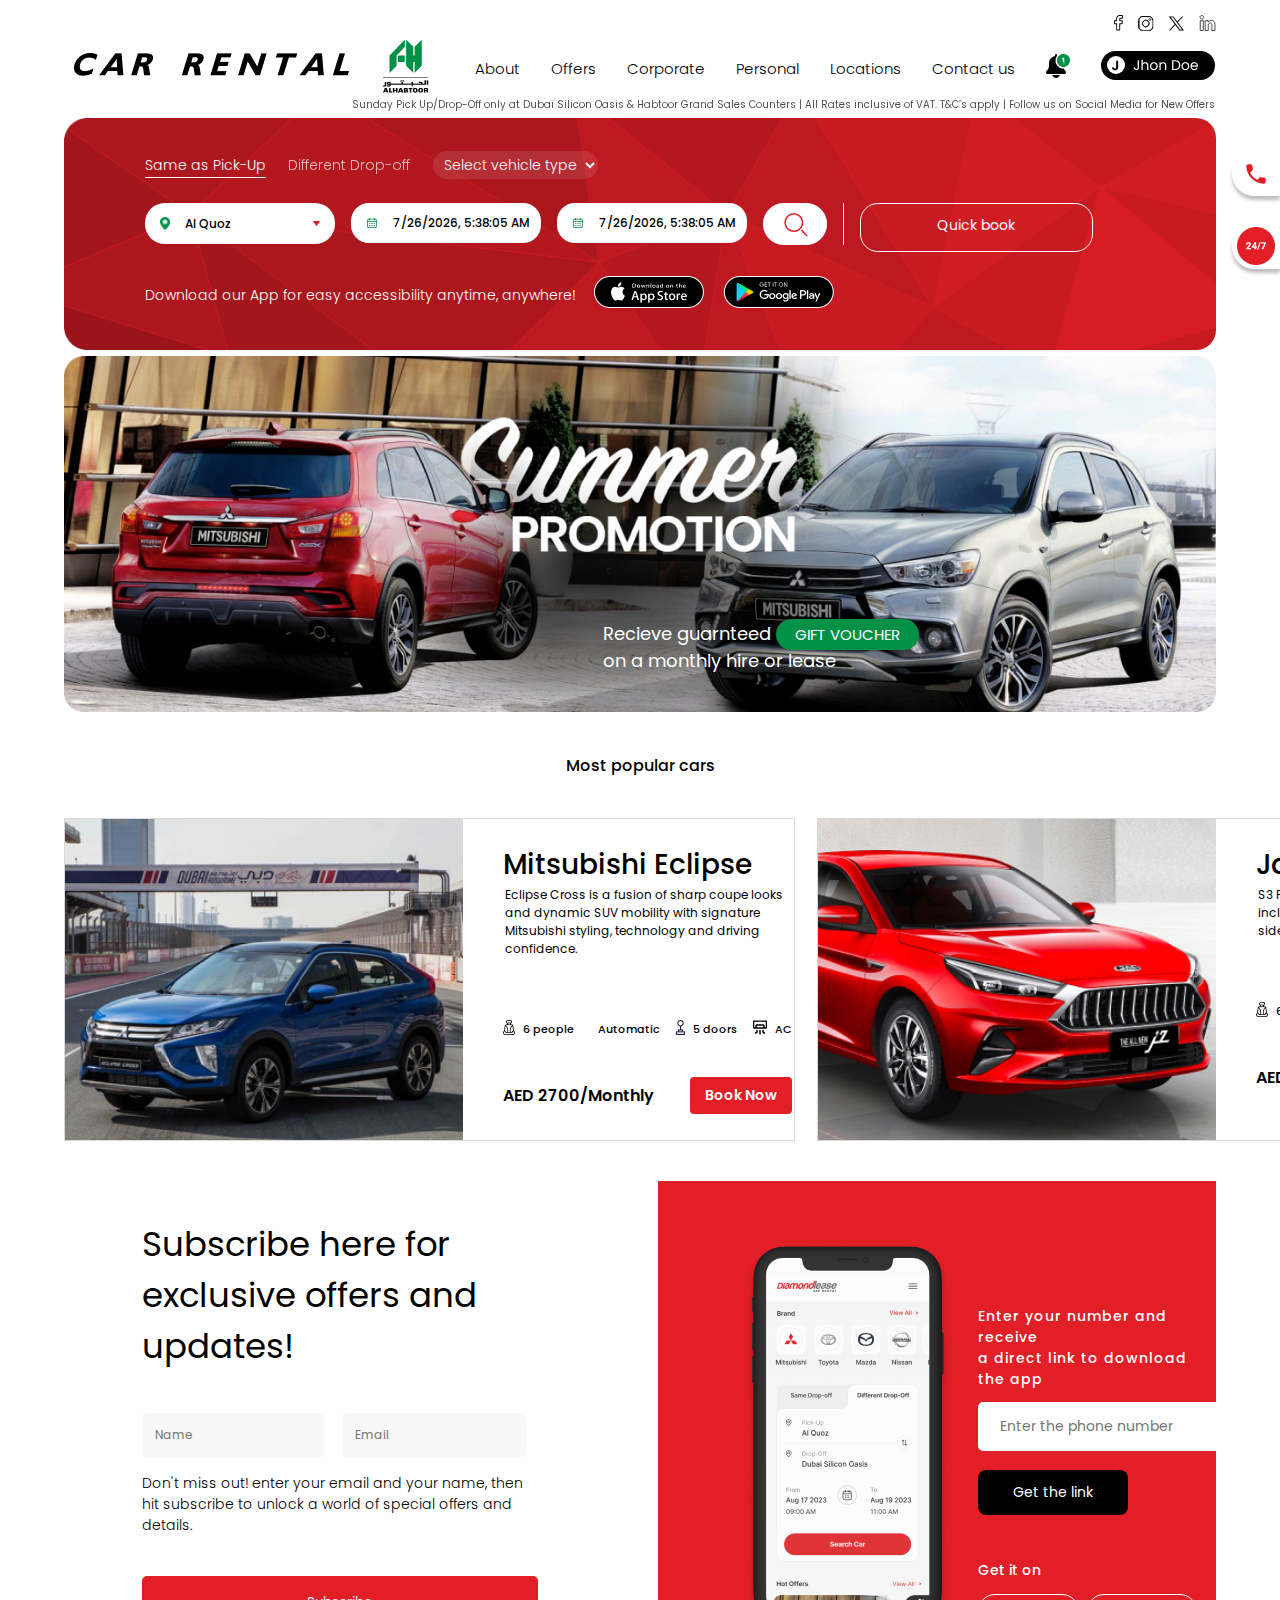
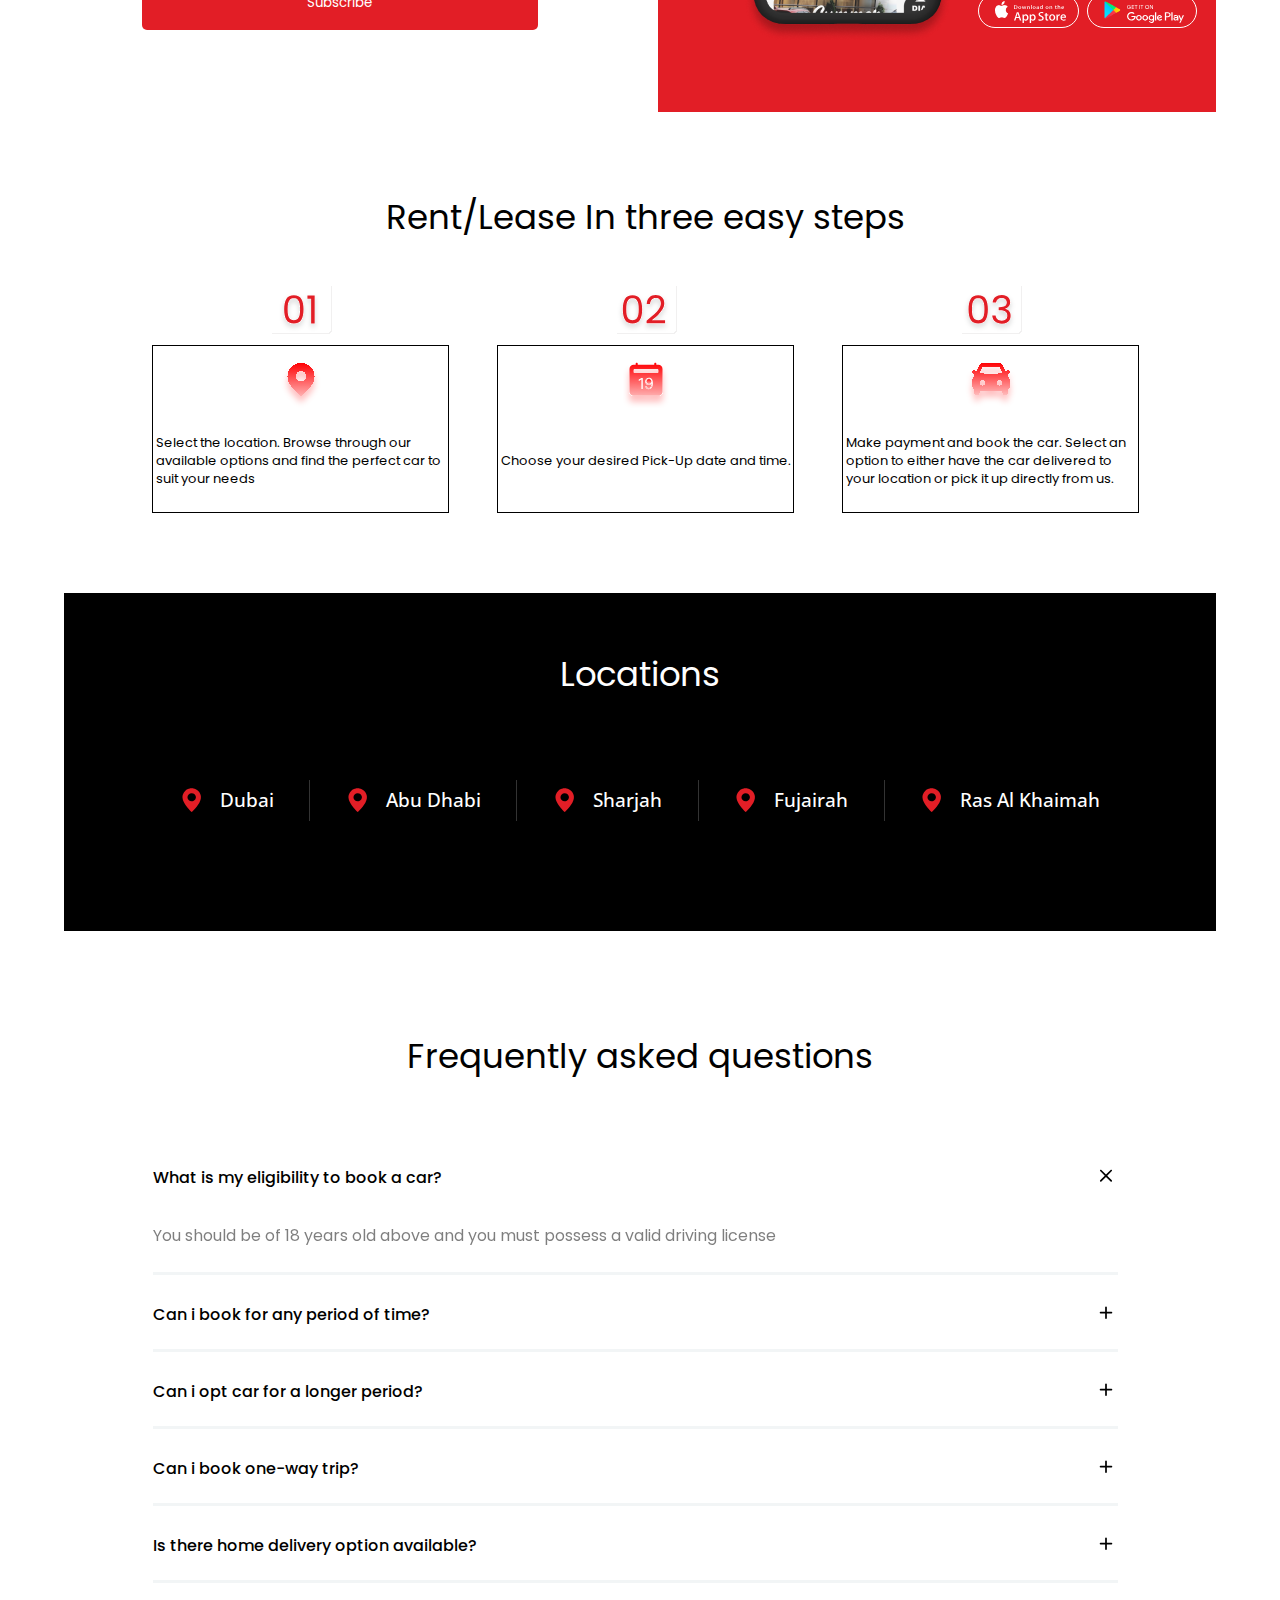
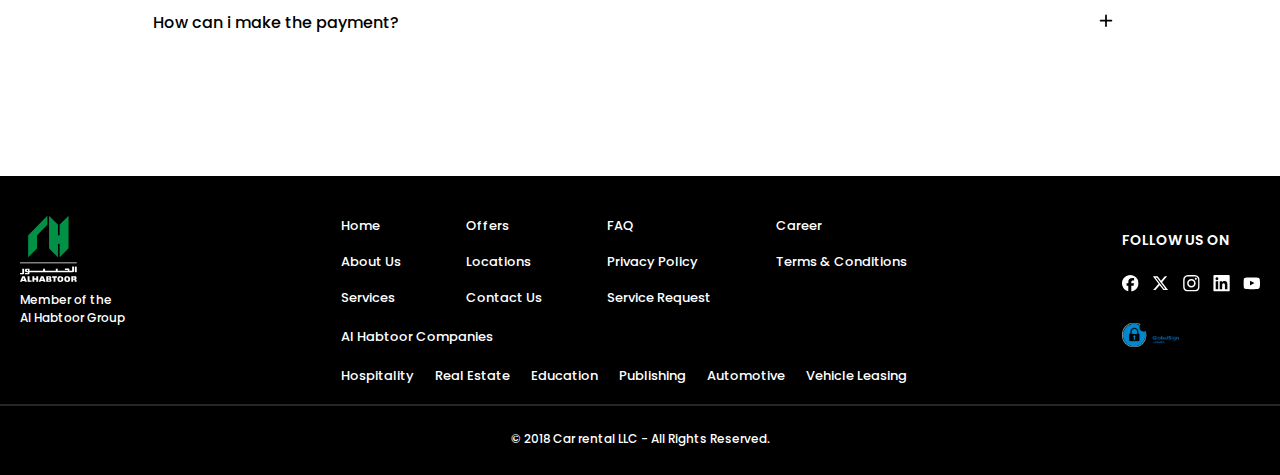
==== index.html @ 162374d5 "first commit" ====
<!DOCTYPE html>
<html lang="en">
    <head>
        <meta charset="UTF-8" />
        <meta name="viewport" content="width=device-width, initial-scale=1.0" />
        <title>Car rental website</title>
        <link rel="stylesheet" href="./css/index.css" />
        <style>
            @import url("https://fonts.googleapis.com/css2?family=Kumbh+Sans:wght@100..900&family=Poppins:ital,wght@0,100;0,200;0,300;0,400;0,500;0,600;0,700;0,800;0,900;1,100;1,200;1,300;1,400;1,500;1,600;1,700;1,800;1,900&display=swap");
        </style>
        <style>
            @import url('https://fonts.googleapis.com/css2?family=Kumbh+Sans:wght@100..900&family=Open+Sans:ital,wght@0,300..800;1,300..800&family=Poppins:ital,wght@0,100;0,200;0,300;0,400;0,500;0,600;0,700;0,800;0,900;1,100;1,200;1,300;1,400;1,500;1,600;1,700;1,800;1,900&display=swap');
            </style>
    </head>
    <body>
        <!-- navbar -->

        <div class="navbar">
            <div class="navbar__container">
                <div class="navbar__brand">
                    <img src="./images/carRental.png" alt="" />
                </div>

                <div class="navbar__toggle" id="mobile-menu">
                    <span class="bar"></span> <span class="bar"></span>
                    <span class="bar"></span>
                </div>
                <div class="navbar__options">
                    <div class="About">About</div>
                    <div class="Offers">Offers</div>
                    <div class="Corporate">Corporate</div>
                    <div class="Personal">Personal</div>
                    <div class="Locations">Locations</div>
                    <div class="contact">Contact us</div>
                    <div class="bell__icon">
                        <img src="./images/bellicon.svg" alt="" />
                    </div>
                    <div class="user">
                        <img src="./images/name.svg" alt="">
                    </div>
                </div>
              
            </div> 
            <div class="navbar__text">
                Sunday Pick Up/Drop-Off only at Dubai Silicon Oasis & Habtoor Grand
                Sales Counters | All Rates inclusive of VAT. T&C’s apply | Follow us
                on Social Media for New Offers
            </div>

            <div class="nav__social-icons">
                <img src="./images/insta fb x in.svg" alt="">
            </div>

        </div> 
       

        <!-- booking container -->

        <div class="booking__container">
            <div class="booking__menu">
                <div class="booking__menu--1">
                    <div class="pickup">Same as Pick-Up</div>
                    <div class="dropoff">Different Drop-off</div>
                    <select name="" class="vehicle__type">
                        <option value="">Select vehicle type</option>
                        <option value="">Maruthy</option>
                        <option value="">Alto</option>
                        <option value="">nano</option>
                    </select>
                </div>
                <div class="booking__menu--2">
                    <div class="dropdown-container">
                        <select class="location-select">
                            <option value="al-quoz" selected>Al Quoz</option>
                            <option value="deira">Deira</option>
                            <option value="jumeirah">Jumeirah</option>
                            <option value="marina">Marina</option>
                        </select>
                    </div>
                    <div class="date-picker-container">
                        <!-- Hidden datetime-local input -->
                        <input
                            type="datetime-local"
                            id="date-time-picker"
                            class="date-picker-hidden"
                            value="2024-08-13T14:30"
                        />

                        <!-- Custom clickable area -->
                        <div class="custom-date-picker">
                            <input
                                type="text"
                                id="date-time-display"
                                class="date-picker-display"
                                readonly
                                placeholder="Select Date & Time"
                            />
                            <button
                                id="calendar-button"
                                class="calendar-button"
                            >
                                <img
                                    src="./images/calender.png"
                                    alt="Calendar Icon"
                                    class="calendar-icon"
                                />
                            </button>
                        </div>
                    </div>

                    <div class="date-picker-container">
                        <!-- Hidden datetime-local input -->
                        <input
                            type="datetime-local"
                            id="date-time-picker-2"
                            class="date-picker-hidden"
                            value="2024-08-13T14:30"
                        />

                        <!-- Custom clickable area -->
                        <div class="custom-date-picker">
                            <input
                                type="text"
                                id="date-time-display-2"
                                class="date-picker-display"
                                readonly
                                placeholder="Select Date & Time"
                            />
                            <button
                                id="calendar-button"
                                class="calendar-button"
                            >
                                <img
                                    src="./images/calender.png"
                                    alt="Calendar Icon"
                                    class="calendar-icon"
                                />
                            </button>
                        </div>
                    </div>
                    <div class="searchBox">
                        <img src="./images/searchbox.png" alt="" />
                    </div>
                    <div class="straightline"></div>
                    <div class="quickbook">
                        <span>Quick book</span>
                    </div>
                </div>
                <div class="booking__menu--3">
                    <div class="menu__test">
                        Download our App for easy accessibility anytime,
                        anywhere!
                    </div>
                    <div class="icon__group">
                    <div class="app-store">
                        <img src="./images/App Store.png" alt="app store pic" />
                    </div>
                    <div class="google-play">
                        <img
                            src="./images/google play.png"
                            alt="google play pic"
                        />
                    </div>
                </div>
                </div>
            </div>
            <div class="phone">
                <img src="./images/phone.png" alt="" />
            </div>
            <div class="white__bg">
                <img src="./images/white bg.png" alt="" />
            </div>
            <div class="numbering">
                <img src="./images/twentyfour.png" alt="" />
            </div>
        </div>
        <!-- mobile view -->
         <div class="mobile__view">
            <div class="buttons">
                <div class="button ">
                    <button class="btn">Book a Car</button>
                </div>
                <div class="button ">
                    <button class="btn btn--white">Quick book</button>
                </div>
            </div>  
            <div class="mobile__menu">
                <div class="mobile__menu-wrapper">
                    <div class="mobile-pickup">Same as Pick-Up</div>
                    <div class="mobile-dropoff">Different Drop-off</div>
                    <select name="" class="mobile-vehicle">
                        <option value="">vehicle type</option>
                        <option value="">Maruthy</option>
                        <option value="">Alto</option>
                        <option value="">nano</option>
                    </select>
                </div>

                <div class="mobile__input-grp">
                    <select class="location-select">
                        <option value="al-quoz">Pick up Location</option>
                        <option value="al-quoz">Al Quoz</option>
                        <option value="deira">Deira</option>
                        <option value="jumeirah">Jumeirah</option>
                        <option value="marina">Marina</option>
                    </select>
                    <select class="location-select">
                        <option value="al-quoz">Drop Off Location</option>
                        <option value="al-quoz">Al Quoz</option>
                        <option value="deira">Deira</option>
                        <option value="jumeirah">Jumeirah</option>
                        <option value="marina">Marina</option>
                    </select>
                    <div class="date-picker-container">
                        <!-- Hidden datetime-local input -->
                        <input
                            type="datetime-local"
                            id="date-time-picker"
                            class="date-picker-hidden"
                            value="2024-08-13T14:30"
                        />

                        <!-- Custom clickable area -->
                        <div class="custom-date-picker">
                            <input
                                type="text"
                                id="date-time-display"
                                class="date-picker-display date-picker-display--2"
                                readonly
                                placeholder="Pick-Up Date & Time"
                            />
                            <button
                                id="calendar-button"
                                class="calendar-button"
                            >
                                <img
                                    src="./images/calender.png"
                                    alt="Calendar Icon"
                                    class="calendar-icon"
                                />
                            </button>
                        </div>
                    </div>
                    <div class="date-picker-container">
                        <!-- Hidden datetime-local input -->
                        <input
                            type="datetime-local"
                            id="date-time-picker"
                            class="date-picker-hidden"
                            value="2024-08-13T14:30"
                        />

                        <!-- Custom clickable area -->
                        <div class="custom-date-picker">
                            <input
                                type="text"
                                id="date-time-display"
                                class="date-picker-display date-picker-display--2"
                                readonly
                                placeholder="Drop Off Date & Time"
                            />
                            <button
                                id="calendar-button"
                                class="calendar-button"
                            >
                                <img
                                    src="./images/calender.png"
                                    alt="Calendar Icon"
                                    class="calendar-icon"
                                />
                            </button>
                        </div>
                    </div>
                </div>
                
            </div>
         </div>



        

        <div class="banner__container">
            <img
                src="./images/bannner2.png"
                alt="Banner Image"
                class="banner__image"
            />
            <div class="banner__text">
                Recieve guarnteed
                <span class="gift__voucher">GIFT VOUCHER</span> <br />
                on a monthly hire or lease
            </div>
            <div class="dots-container">
                <span class="dot gray-dot"></span>
                <span class="dot white-dot"></span>
                <span class="dot gray-dot"></span>
                <span class="dot gray-dot"></span>
            </div>
        </div>

        <div class="cards">
            <div class="card__text">Most popular cars</div>
            <div class="card__container">
                <div class="card">
                    <div class="card__img--container">
                        <img src="./images/blue car.png" alt="" />
                    </div>
                    <div class="card__description">
                        <div class="card--header">Mitsubishi Eclipse</div>
                        <div class="card--details">
                            Eclipse Cross is a fusion of sharp coupe looks and
                            dynamic SUV mobility with signature Mitsubishi
                            styling, technology and driving confidence.
                        </div>
                        <div class="card--features">
                            <div class="feature">
                                <div class="icon__container">
                                    <img src="./images/seat.png" alt="" />
                                </div>
                                <div class="icon__text">6 people</div>
                            </div>
                            <div class="feature">
                                <div class="icon__container">
                                    <img
                                        src="./images/game-icons_car-door.png"
                                        alt=""
                                    />
                                </div>
                                <span class="icon__text">Automatic</span>
                            </div>
                            <div class="feature">
                                <div class="icon__container">
                                    <img src="./images/automatic.png" alt="" />
                                </div>
                                <span class="icon__text">5 doors</span>
                            </div>
                            <div class="feature">
                                <div class="icon__container">
                                    <img
                                        src="./images/streamline_hotel-air-conditioner.png"
                                        alt=""
                                    />
                                </div>
                                <span class="icon__text">AC</span>
                            </div>
                        </div>
                        <div class="card__lastsection">
                            <div class="card--price">AED 2700/Monthly</div>
                            <div class="card--booking">Book Now</div>
                        </div>
                    </div>
                </div>
                <div class="card">
                    <div class="card__img--container">
                        <img src="./images/red car updated.png" alt="" />
                    </div>
                    <div class="card__description">
                        <div class="card--header">Jac J7</div>
                        <div class="card--details">
                            S3 Plus has been rated Five-Star in C-NCAP including
                            front impact, side impact, frontal side impact &
                            Whipping test.
                        </div>
                        <div class="card--features">
                            <div class="feature">
                                <div class="icon__container">
                                    <img src="./images/seat.png" alt="" />
                                </div>
                                <div class="icon__text">6 people</div>
                            </div>
                            <div class="feature">
                                <div class="icon__container">
                                    <img
                                        src="./images/game-icons_car-door.png"
                                        alt=""
                                    />
                                </div>
                                <span class="icon__text">Automatic</span>
                            </div>
                            <div class="feature">
                                <div class="icon__container">
                                    <img src="./images/game-icons_car-ggdoor.png" alt="" />
                                </div>
                                <span class="icon__text">5 doors</span>
                            </div>
                            <div class="feature">
                                <div class="icon__container">
                                    <img
                                        src="./images/streamline_hotel-air-conditioner.png"
                                        alt=""
                                    />
                                </div>
                                <span class="icon__text">AC</span>
                            </div>
                        </div>
                        <div class="card__lastsection">
                            <div class="card--price">AED 2700/Monthly</div>
                            <div class="card--booking">Book Now</div>
                        </div>
                    </div>
                </div>
            </div>
        </div>
    <div class="subscription__container">
        <div class="sub__menu--1">
            <div class="sub__1--heading">
              Subscribe here for exclusive offers and updates!
            </div> 
            <div class="sub__1--input__group">
                <input type="text" placeholder="Name">    
                <input type="Email" placeholder="Email">
            </div>
            <div class="sub__1--text">
                Don't miss out! enter your email and your name, then hit subscribe to unlock a world of special offers and details.
            </div>
          <button class="sub__1--button">
            Subscribe
          </button>
        </div>
        <div class="sub__menu--2"> 
           <div class="sub__2--image__container">
                <img src="./images/Rectangle.png" id="responsiveImage" alt="">
           </div>
           <div class="sub__2--desc__container">
              <div class="sub__2--headText">
                Enter your number and receive <br/>
                    a direct link to download the app
              </div>
              <div class="sub__2--input">
                    <input type="text" placeholder="Enter the phone number">
              </div>
              <div class="sub__2--button__container">
                <div class="sub__2--button"> Get the link</div>
                   
              </div>
              <div class="sub__2--appLinks">
                    <p>Get it on</p>
                    <div class="sub__2--linkGroup">
                        <div class="link">
                            <div class="linkIcon">
                                <img src="./images/appleIcon.png" alt="">
                            </div>
                            <div class="linkText">
                              <span class="smallText"> <img src="./images/download on the.svg" alt=""></span> <br/>
                                <span class="largeText"><img src="./images/app store word.svg" alt=""></span>
                            </div>
                        </div>
                        <div class="link">
                            <div class="linkIcon">
                                <img src="./images/googlePlayIcon.png" alt="">
                            </div>
                            <div class="linkText">
                                <span class="smallText"> <img src="./images/get it on the.svg" alt=""></span><br/> 
                                  <span><img src="./images/google play word.svg" alt=""></span>
                              </div>
                              
                        </div>
                    </div>
              </div>    

           </div>

        </div>

    </div>    

    <!-- rent menu --> 
     <div class="rent__container">
        <div class="rent__header">Rent/Lease In three easy steps</div>
        <div class="rentboxes__container">
                <div class="rentBox__wrapper">
                    <div class="rentBox__number"><img src="./images/01 group.svg" alt=""></div>
                    <div class="rentBox">
                        <div class="rent__image--container">
                            <img src="./images/rentLocation.svg" alt="">
                        </div>
                        <div class="rentBox__content">
                            Select the location. Browse through our available options and find the perfect car to suit your needs
                        </div>
                    </div>
                </div>
                <div class="rentBox__wrapper">
                    <div class="rentBox__number"><img src="./images/02 group.svg" alt=""></div>
                     <div class="rentBox">
                            <div class="rent__image--container">    
                            <img src="./images/rentDate.svg" alt="">
                        </div>
                        <div class="rentBox__content">
                            Choose your desired Pick-Up date and time.
                        </div>
                    </div>
                </div>
                <div class="rentBox__wrapper">
                    <div class="rentBox__number"><img src="./images/03 group.svg" alt=""></div>
                    <div class="rentBox">
                        <div class="rent__image--container">
                            <img src="./images/rentCar.svg" alt="">
                        </div>
                        <div class="rentBox__content">
                            Make payment and book the car. Select an option to either have the car delivered to your location or pick it up directly from us.
                        </div>
                    </div>
                </div>
           
        </div>
     </div>

<!-- location -->
 <div class="location__section-wrapper">
<div class="locations">
    <div class="locations__header">Locations</div>
    <ul class="locations__list">
        <li class="location">
            <img class="location__icon" src="./images/location icon.svg" alt="Location Icon">
            <span class="location__text">Dubai</span>
          
        </li>
        <li class="line"></li>
        <li class="location">
            <img class="location__icon" src="./images/location icon.svg" alt="Location Icon">
            <span class="location__text">Abu Dhabi</span>
        </li>
        <li class="line"></li>
        <li class="location">
            <img class="location__icon" src="./images/location icon.svg" alt="Location Icon">
            <span class="location__text">Sharjah</span>
        </li>
        <li class="line"></li>
        <li class="location">
            <img class="location__icon" src="./images/location icon.svg" alt="Location Icon">
            <span class="location__text">Fujairah</span>
        </li>
        <li class="line"></li>
        <li class="location">
            <img class="location__icon" src="./images/location icon.svg" alt="Location Icon">
            <span class="location__text">Ras Al Khaimah</span>
        </li>
    </ul>
</div> 
</div>

<!-- frequently asked questions -->
<div class="accordion__section-header">Frequently asked questions</div>

<!-- Accordion section --> 
<div class="accordion__section-wrapper">
   
    <div class="accordion__section">
        <div class="accordion">
            <div class="accordion__header">
                <span class="accordion__question">What is my eligibility to book a car?</span>
                <!-- <span class="accordion__icon accordion__icon--open">
                    <img src="./images/plus.svg" alt="Open">
                  </span> -->
                  <span class="accordion__icon accordion__icon--close">
                    <img src="./images/xmark.svg" alt="Close">
                  </span>
                
            </div>
            <div class="accordion__content">
                You should be of 18 years old above and you must possess a valid driving license
            </div>
        </div>
        <div class="divider"></div>
        <div class="accordion">
            <div class="accordion__header">
                
                <span class="accordion__question">Can i book for any period of time?</span>
                <span class="accordion__icon accordion__icon--open">
                    <img src="./images/plus.svg" alt="Open">
                  </span>
                  <!-- <span class="accordion__icon accordion__icon--close">
                    <img src="./images/xmark.svg" alt="Close">
                  </span> -->
            </div>
            <!-- <div class="accordion__content">
                You should be of 18 years old above and you must possess a valid driving license
            </div> -->
        </div>
        <div class="divider"></div>
        <div class="accordion">
            <div class="accordion__header">
               
                <span class="accordion__question">Can i opt car for a longer period?</span>
                <span class="accordion__icon accordion__icon--open">
                    <img src="./images/plus.svg" alt="Open">
                  </span>
                  <!-- <span class="accordion__icon accordion__icon--close">
                    <img src="./images/xmark.svg" alt="Close">
                  </span> -->
            </div>
            <!-- <div class="accordion__content">
                You should be of 18 years old above and you must possess a valid driving license
            </div> -->
        </div>
        <div class="divider"></div>
        <div class="accordion">
            <div class="accordion__header">  
                <span class="accordion__question">Can i book one-way trip?</span>
                <span class="accordion__icon accordion__icon--open">
                    <img src="./images/plus.svg" alt="Open">
                  </span>
                  <!-- <span class="accordion__icon accordion__icon--close">
                    <img src="./images/xmark.svg" alt="Close">
                  </span> -->
            </div>
            <!-- <div class="accordion__content">
                You should be of 18 years old above and you must possess a valid driving license
            </div> -->
        </div>
        <div class="divider"></div>
        <div class="accordion">
            <div class="accordion__header">
                <span class="accordion__question"> Is there home delivery option available?</span>
                <span class="accordion__icon accordion__icon--open">
                    <img src="./images/plus.svg" alt="Open">
                  </span>
                  <!-- <span class="accordion__icon accordion__icon--close">
                    <img src="./images/xmark.svg" alt="Close">
                  </span> -->
            </div>
            <!-- <div class="accordion__content">
                You should be of 18 years old above and you must possess a valid driving license
            </div> -->
        </div>
        <div class="divider"></div>
        <div class="accordion">
            <div class="accordion__header">
                <span class="accordion__question"> How can i make the payment?</span>
                <span class="accordion__icon accordion__icon--open">
                    <img src="./images/plus.svg" alt="Open">
                  </span>
                  <!-- <span class="accordion__icon accordion__icon--close">
                    <img src="./images/xmark.svg" alt="Close">
                  </span> -->
            </div>
            <!-- <div class="accordion__content">
                You should be of 18 years old above and you must possess a valid driving license
            </div> -->
        </div>
    </div>

</div> 

<!-- footer -->
<footer class="footer-container">
    <div class="footer-content">
      <div class="footer-wrapper">
        <div class="company-info">
          <img src="./images/company logo.svg" alt="Company Logo" class="company-logo" />
          <p class="company-tagline">Member of the <br /> Al Habtoor Group</p>
        </div> 
        <nav class="footer-links">
         <section class="section__1">
          <div class="link-column">
            <a href="#" class="footer-link">Home</a>
            <a href="#" class="footer-link">About Us</a>
            <a href="#" class="footer-link">Services</a>
          </div>
          <div class="link-column">
            <a href="#" class="footer-link">Offers</a>
            <a href="#" class="footer-link">Locations</a>
            <a href="#" class="footer-link">Contact Us</a>
          </div>
          <div class="link-column">
            <a href="#" class="footer-link">FAQ</a>
            <a href="#" class="footer-link">Privacy Policy</a>
            <a href="#" class="footer-link">Service Request</a>
          </div>
          <div class="link-column">
            <a href="#" class="footer-link">Career</a>
            <a href="#" class="footer-link">Terms & Conditions</a>
          </div>
        </section>
        <div class="section__2">
            <div class="companies-title">Al Habtoor Companies</div>
            <div class="companies_list-wrapper">
            <ul class="companies-list">
              <li class="company-item">Hospitality</li>
              <li class="company-item">Real Estate</li>
              <li class="company-item">Education</li>
              <li class="company-item">Publishing</li>
              <li class="company-item">Automotive</li>
              <li class="company-item">Vehicle Leasing</li>
            </ul>       
        </div>
        </div>
        </nav>
        <div class="social-media">
          <p>Follow us on</p>
          <img src="./images/social media icons.svg" class="social-icons" alt="Social Media Icons"  />
          <img src="./images/secure global sign.svg" class="additional-icon"  alt="Additional Social Icon"  />
        </div>
      </div>
     
      <hr class="footer-divider" />
      <p class="copyright">© 2018 Car rental LLC - All Rights Reserved.</p>
    </div>
  </footer>
        <script src="./index.js"></script>
    </body>
</html>
---- css/index.css ----
body{
   box-sizing: border-box;
   margin:0;
   padding:0;

} 

.navbar{
    padding-left: 74px;
    padding-right:65px;
    padding-top: 40px;
  position: relative;
}

.navbar__container{
display:flex;
width: 100%;
justify-content: space-between;
max-width:1400px;
align-items: center;
} 
.navbar__options{
    display:flex;
    align-items: center;
    gap: 31px;
    font-size:15px;
    font-weight: 300;
    font-family:'poppins';
    white-space: nowrap;
} 

.navbar__brand{
 max-width: 355px;
} 

.navbar__brand--name{
    font-weight: 600;
    font-size:25px ;
} 

.user{
    position: relative  ;
}

.user__name{
 background-color: black;
 color:white;
padding-left:2.4rem;
padding-right:1rem;
white-space: nowrap;
border-radius: 1rem;
padding-top:6px;
padding-bottom:6px; 

} 
.navbar__text{
    text-align: end;
    font-size:10px;
    white-space: nowrap ;
    font-weight:400;
    opacity: 70%;
    font-family: 'poppins';
    padding-bottom:5px;
   

} 

.user__icon{
    position: absolute;
    top:4px;
    left:9px;    
    z-index:99; 
    color:black;
    background-color: white;
    padding-top:2px;
    padding-bottom:2px;
    padding-left: 8px;
    padding-right: 8px;
    border-radius: 100% ;
    display: flex;
    justify-content: center;
    align-items: center;
} 


.nav__social-icons{
  position: absolute;
  top:15px;
  right:64px;
}
@media screen and (max-width: 960px) {
     
    .nav__social-icons{
      display: none;
    }

    .navbar{      
        padding:18px;
        padding-left: 2rem;
        padding-right: 2rem;

    }
    .navbar__container {
        display: flex;
        justify-content: space-between;
        align-items: center;
        height: 80px;
        z-index: 1;
        width: 100%;
        max-width: 1300px;
        padding: 0;
      } 

      .navbar__text{
        display: none;
      }
      .navbar__options {
        display: grid;
        grid-template-columns: auto;
        margin: 0;
        
        position: absolute;
        top: -1000px;
        opacity: 1;
        transition: all 0.5s ease;
        height: 50vh;
        z-index: -1;
        transition: all 0.5s ease-in;
      } 
      
      .navbar__options.active {    
        color: black; 
        width: 80% ;
        padding-top:20px;
        padding-left: 33px;
        text-underline-offset: 20px ;
       text-decoration:underline; 
    
        background-color: pink;
        top:80px; 
        right:0;
        font-weight: 500;
        font-size: 14px;
        opacity: 1;
        transition: all 0.5s ease;
        z-index: 999;
        height: 60vh;

        gap: 10px; 
        transition: all 0.5s ease-in;
      }  
      .navbar__options .bell__icon{
        display: none;
      }
      
      .navbar__brand img{
       max-width:60%;
      } 

      .user{
        margin-top:20px ;
        padding-right: 15rem;
      }
      .navbar__toggle .bar {
        width: 25px;
        height: 3px;
        margin: 5px auto;
        transition: all 0.3s ease-in-out;
        background: black;
      }
      .navbar__toggle .bar {
        display: block;
        cursor: pointer;
      }
      #mobile-menu.is-active .bar:nth-child(2) {
        opacity: 0;
      }
    
      #mobile-menu.is-active .bar:nth-child(1) {
        transform: translateY(8px) rotate(45deg);
      }
    
      #mobile-menu.is-active .bar:nth-child(3) {
        transform: translateY(-8px) rotate(-45deg);
      }

} 

/* booking container */ 

.booking__container{
    padding-left: 81px;
    padding-top:33px;
    background-image: url('../images/banner.png');  
    background-repeat: no-repeat;
    background-size: cover  ;
    color: white;
    font-family:'poppins';
    display: flex;
    flex-direction: column;
    margin-left:64px ;
    margin-right:64px ;
    padding-bottom:35px;
    border-radius: 20px;
} 

.mobile__view{
  display: none;
}
.booking__menu{
   
    gap:24px;
    display:flex;
    flex-direction:column;

} 

.booking__menu--1{

    display: flex;
    gap:1.4rem; 
    align-items: center;
    
} 

.pickup{

    text-decoration: underline;
    text-underline-offset: 7px;
    font-family:'poppins';
    text-decoration-color: white;
    font-size: 14px;
    font-weight: 300;
   
} 

.dropoff{
    opacity: 70%;
    font-size:14px;
    font-weight: 300;
    font-family: 'poppins';
    
} 

.vehicle__type{
  background-color: rgba(255, 255, 255, 0.1);  
  padding-top:3px ;
  padding-bottom:3px ;
  padding-left: 7px;
  padding-right: 5px;
  border-radius:14px;
  font-weight: 300;
  color:white;
  border:none;
  font-family: 'poppins';
  font-size: 14px;
 

}
.vehicle__type option {
  color: black; /* Color of the text in the dropdown options */
}


.booking__menu--2{
    display: flex;
    gap: 16px;
}

.dropdown-container {
  position: relative;
  display: inline-block;
  width: 190px; /* Adjust the width as needed */
  z-index: 100;
  position: relative;
}

.location-select {
  width: 100%;
  padding: 12px 40px 12px 40px;
  border-radius: 20px;
  font-weight: 500;
  border: none;
  background-color: rgba(255, 255, 255, 1); /* White background with 80% opacity */
  font-family: 'Poppins', sans-serif;
  font-size: 12px;
  color: black; /* Text color */
  appearance: none;
  -webkit-appearance: none;
  -moz-appearance: none;
  background-image: url('../images/location.png'), url('../images/down arrow.png');
  background-repeat: no-repeat, no-repeat;
  background-position: left 15px center, right 15px center;
  background-size: 10px, 7px; /* Adjust size as needed */
}



.booking__menu--2{
    display: flex;
    
} 


.date-picker-container {
  position: relative;
  display: inline-block;
  width: 190px; /* Adjust the width as needed */
}

.date-picker-hidden {
  position: absolute;
  opacity: 0  ; /* Hide the input but keep it interactive */
  width: 20px;    
  height: 100%;
  left:6px;
  bottom:1px;     
  cursor: pointer; /* Show pointer cursor to indicate interactivity */
  z-index: 100;
}

.custom-date-picker {
  position: relative;
  display: flex;    
  align-items: center;
  
  padding: 10px 40px 10px 40px; 
  border-radius: 18px;
  background-color: rgba(255, 255, 255, 1); 
  font-family: 'Poppins', sans-serif;
  font-size: 16px;
  color: black; /* Text color */
  cursor: pointer; /* Show pointer cursor to indicate interactivity */
}

.date-picker-display {
  flex: 1;
  border: none;
  background: transparent;
  font-size: 12px;
  font-weight: 500  ;
  font-family: 'poppins';
  color: black; /* Text color */
}

.calendar-button { 
  background: transparent;
  border: none;
  cursor: pointer;
  z-index: 1;
  
}

.calendar-icon {
  width: 10px; /* Adjust size as needed */
  height: 10px; /* Adjust size as needed */ 
  position: absolute;
  left:16px;
  bottom:15px; 

}

.straightline{
  width:1px;
  background-color: #fff; 
  height:42px;
} 

  .quickbook{
    padding: 11px 77px 13px 76px;
    border:solid 1px;
    border-radius: 18px;
    font-size: 14px;
    margin: 0;
    height: auto; 
  }    


  .booking__menu--3{
    display:flex;
    gap:19px; 
    align-items: center;
  } 

  .icon__group{
    display: flex;
    gap:19px; 
  }
.menu__test{
font-size: 14px;
font-weight: 300;
font-family:'poppins';
line-height:21px;
}
.phone{
  position: absolute;
  right:0;  
}

.white__bg{
  position: absolute;
  right:0;
  top:224px;
}

.numbering{

  position: absolute;
  right:5px;
  top:227px;  
}

.banner__container {
  padding-left: 64px;
  padding-right: 64px;
  width: 100%;
  height: auto;
  display: flex;
  justify-content: center;
  padding-top:6px;
  align-items: center;
  position: relative;
  box-sizing: border-box; /* Ensures padding is included in width calculations */
}


.banner__image {
  width: 100%;
  height: auto; /* Ensures the image maintains its aspect ratio */
  object-fit: cover; /* Ensures the image covers the container without distortion */
}

.banner__text{
  position:absolute;
    left:603px;
    top:270px;
    color: white;
    font-family: 'poppins';
    font-size:18px;
    font-weight: 400;

}

.gift__voucher{
  background-color: #009046;
  padding:  5px 19px 5px 19px;
  border-radius: 32px; 
  font-size: 15px; 
  font-weight:900px;
  font-family: poppins;
  
}
.dots-container {
  position: absolute;
  display: flex;
  gap: 9px;
  top:388px;
  right:740px;  /* Space between the dots */

}


.dot {
  width: 8px;
  height: 8px;
  border-radius: 50%;
  display: inline-block;
  
}

.gray-dot {
  background-color: white;
  opacity:40%;
}

.white-dot {
  background-color: white;
} 
  /* card container css */

  .cards{
    padding-top:41px;
    font-family: 'poppins';
    overflow-x: scroll;
    overflow-y: hidden;
    -ms-overflow-style: none;
    scrollbar-width: none; 
  }

  .cards::-webkit-scrollbar {
    display: none;  /* Hide scrollbar for Chrome, Safari, and Opera */
  }

  .card__text{
    display: flex;  
    width:100%;
    justify-content: center;
    font-weight: 500;
    margin-bottom:40px;

  }

  .card__container{
    padding-left: 64px;
    padding-right: 64px;
    display: flex;
    gap:22px;
    
    width:104%;
  }

  .card {
    display: flex;
    border:1px solid 
    #D9D9D9 ;
    
  } 
  .card__img--container img{
    height: 100%;
   
  }

  .card__description{
    padding:25px 40px 26px 40px;
  }

  .card--header{
    line-height: 42px;
    font-weight: 500;
    font-size: 28px;
  }
  .card--details{
    padding-left: 2px;
    font-size:12px;
    font-weight:400;
  }
.card--features{
  display: flex;
  gap:16px;
  margin-top: 59px;
  
}

  .feature{
    display: flex;
    align-items: center;
    gap:8px;  
    
  }

  .icon__text{
      white-space: nowrap;
      font-size: 11px;
      line-height: 16px;
      font-weight: 500;
      
    
  }
.card__lastsection{
  display: flex;
  align-items: end;
  padding-top: 35px;
  justify-content: space-between;
}

.card--price{
 
  font-weight: 600;
  font-size:16px;
  align-self: center;

}

.card--booking{
  padding:8px  15px 8px 15px;
  background-color: #E21E26;
  font-weight: 600;
  font-size:14px;
  color:white;  
  border-radius: 4px;
} 

.subscription__container{
  padding: 40px 64px 40px 142px;
  display: flex;
  font-family: 'poppins';
  box-sizing: border-box;
} 
.sub__menu--1{
  width: 48%;
  padding-right:120px;
  box-sizing: border-box;
}
.sub__menu--2{
width: 52%;
box-sizing: border-box;
}

.sub__1--heading{
  padding-top: 38px;
  font-size:34px;
  font-weight:400;
  line-height: 51px;
} 
.sub__1--input__group{
  padding-top: 41px;
  display: flex;
  gap:17px;
  margin-right: 12px;
}
.sub__1--input__group input{
  padding: 13px ;
  width:50%;
  border-radius:5px; 
  border: none;
  background-color: #F8F8F8;
  font-weight: 400;
  font-size:12px;
  font-family: 'poppins';
  line-height:18px;
}

.sub__1--text{
  padding-top:16px;
  padding-bottom:40px;  
  font-weight: 300;
  font-size: 14px;

} 

.sub__1--button{
  padding-top: 17px;
  padding-bottom: 17px;
  background-color: #E21E26;
  border:none;
  border-radius: 5px;
  color:white;
  width:100%;
  font-family: 'poppins';
}

.sub__menu--2{
  background-color:#E21E26 ;
  color:white;
} 
.sub__menu--2{
  display:flex;
  padding: 48px 70px 41px 71px;
} 

.sub__2--desc__container{

}  

.sub__2--headText{
  padding-top:77px;
  font-family:'poppins';
  font-weight:500;
  font-size:14px;
  letter-spacing: 1px;
}

.sub__2--input{
  padding-top: 12px;
  padding-bottom: 19px;
  
} 
.sub__2--input input{
  width: 100%;
  border:none;
  border-radius:5px;
  padding-top: 14px;
  padding-bottom: 14px;
  padding-left:22px;
  font-family:'poppins';
  font-size:14px;


} 

.sub__2--button__container{ 
  display: flex;
  color:white;
  font-size: 14px;
  font-family: 'poppins';
  
}
.sub__2--button{
  background-color: black;
 padding-top:12px ;
 padding-bottom: 12px;
 padding-left:35px ;
 padding-right:35px ;
  border-radius:8px;  
  
}

.sub__2--appLinks{
  padding-top:45px;
}
.sub__2--appLinks p{
  margin: 0;
font-size:14px;
font-weight:500;
} 
.sub__2--linkGroup{
  padding-top: 13px;
  display: flex;
  gap:8px;
} 

.link{
  display: flex;
  border:1px white solid ;
  border-radius: 25px;
  gap:6px;
  padding-top: 2px; 
  padding-bottom:2px;
  padding-left:16px;
  padding-right:12px;
  align-items: center;
  line-height: 14px;  
} 


.rent__container{
  padding-top: 40px;
  padding-left: 153px;
  padding-right:142px;
display: flex;
flex-direction: column  ;
padding-bottom: 80px;
  
}

.rent__header{
display: flex;
justify-content: center ;
font-weight:400;
font-size:34px; 
white-space: nowrap ;
margin-bottom: 40px;
font-family: 'poppins';
} 

.rentboxes__container{
  display: flex;
  gap:50px;
  
}

.rentBox__wrapper{
display: flex;
flex-direction: column;
flex: 1;
align-items: center;


}

.rentBox__number{
  padding-bottom:6px;

}

.rent__image--container{
  display: flex;
  justify-content: center;
  padding-bottom: 26px;
}

.rentBox{
  border:1px solid black;
  width: 100%;
  height: 100%;
  padding-top: 16px;
  display: flex;
  align-items:center;
  
  flex-direction: column;
 
}

.rentBox__content{
  display: flex;
  margin: auto;
  padding-bottom: 24px;
  font-family: 'poppins';
  font-size: 13px;
  font-weight: 400;
  line-height: 18px ;
  max-width: 290px;
  align-items: center;

  
} 

.location__section-wrapper{
  padding-left: 64px;
  padding-right:64px;
  padding-bottom: 100px;
}

.locations {
  padding-top: 56px;
  background-color: #000;
  text-align: center;
  padding-bottom:110px;
}

.locations__header {
  font-size: 34px;
  line-height: 51px;  
  color: #fff;
  margin-bottom: 80px;
  font-family: 'poppins';
  
}

.locations__list {
  display: flex;
  justify-content: space-evenly;
  list-style: none;
  padding: 0;
  padding-left:80px ;
  padding-right:80px ;
 
  margin: 0;
}

.location {
  display: flex;
  align-items: center;
  gap: 16px;
  color: #fff;
}

.location__icon {
  width: 24px;
  height: 24px;
}

.location__text {
  font-size: 18.81px;
  font-family:'Open Sans';
  font-weight:500;
  line-height: 26px;


}
.line{
  width:1px;
  height:41px;
  background-color: white;
  opacity: 20%;
} 

/* accordion css */ 
.accordion__section-wrapper{
  padding-left: 153px;
  padding-right: 162px;
  padding-top: 56px;
  padding-bottom:119px;
}

.accordion__section-header{
 display: flex;
 justify-content: center;
 font-weight:400; 
 font-size: 34px;
 font-family: 'poppins';
 line-height: 51px;
}  

.accordion__header{
  padding-top:26px;
  padding-bottom:20px;
  display: flex;
  justify-content: space-between;
  align-items: center;
  


}  

.accordion__question{
  font-family:'poppins';
  font-size:16px; 
  font-weight:500;
}
 
.accordion__content{
  padding-top: 11px;
  padding-bottom: 24px;
  font-family:'poppins';  
  opacity: 50%;
}
.divider{
  border-top:3px solid #CDD6DA40; 
  
}
    .footer-container {
      display: flex;
      flex-direction: column;
      font-family: Poppins, sans-serif;
      color: #fff;
      font-weight: 500;
      overflow: hidden;
    } 

    
    .footer-content {
      background-color: #000;
      display: flex;
      width: 100%;
      flex-direction: column;
      align-items: center;
      padding-top:40px;
    }
    
    .footer-wrapper {
      display: flex;
      width: 100%;
      max-width: 1400px;
      align-items: flex-start;
      gap: 20px;
      box-sizing: border-box;
      padding: 0 20px;
      flex-wrap: wrap;
      justify-content: space-between;
    }
    
    .company-info {
      align-self: stretch;
      display: flex;
      flex-direction: column;
      font-size: 12px;
    }
    
    .company-logo {
      aspect-ratio: 0.86;
      object-fit: contain;
      object-position: center;
      width: 57px;
    }
    
    .company-tagline {
      margin-top: 9px;
    }
    
    .footer-links {
      display: flex;
      flex-direction: column ;
      align-items: flex-start;
      font-size: 13px;
      flex-wrap: wrap;
      gap:19px;
      
    }

    .section__1{
      display:flex;
      justify-content:space-between;
      width:100%;
      
    } 
    .section__2{
      display:flex;
      flex-direction: column;
    }
    
    .link-column {
      display: flex;
      flex-direction: column;
    } 
    .link-column a{
      text-decoration: none;
      color: white;
    }
    
    .footer-link {
      margin-top: 16px;
    }
    
    .footer-link:first-child {
      margin-top: 0;
    } 
    
    .social-media {
      display: flex;
      flex-direction: column;
      align-items: flex-start;
      font-size: 14px;
      font-weight: 600;
      text-transform: uppercase;
      width: 138px;
      max-width: 100%;
    }
    
    .social-icons {
      aspect-ratio: 8.13;
      object-fit: contain;
      object-position: center;
      width: 100%;
      align-self: stretch;
      margin-top: 10px;
    }
    
    .additional-icon {
      aspect-ratio: 2.67;
      object-fit: contain;
      object-position: center;
      width: 64px;
      margin-top: 31px;
    }
    
    .companies-title {
      font-size: 13px;
    }
     .companies_list-wrapper{

     }

    .companies-list {
        display: flex;
        margin:0;
        padding: 0;
        list-style: none;
        gap:21px;
        
      }
    
    .company-item {
      line-height: 57px;
      align-self: stretch;
      margin: auto 0;
    }
    
    .footer-divider {
      align-self: stretch;
      min-height: 0;
      opacity: 15%;
      margin: 0;
      width: 100%;
      border: 0.1px solid #fff;
    }
    
    .copyright {
      font-size: 12px;
      margin-top: 24px;
      margin-bottom: 27px;
    }
 
    @media (max-width: 970px) { 
      body{
        overflow-x: hidden;
      }

      .navbar{
        padding-bottom: 0;
      }
      
     .booking__container{
      margin:0 16px;
      padding-top: 16px;
      padding-left: 38px;
      padding-right: 38px;
      padding-bottom:19px;
    
      display: flex;  
      flex-direction: column;
     }

     .booking__menu--3 {
      
      
      font: 500 13px/16px Poppins, sans-serif;
      color: #fff;
      border-radius: 20px;
      display: flex;
      gap:18px;
      flex-direction: column; /* Stack text and icons vertically */
      order: 1; /* Place this at the top */
    }
    .booking__menu--1{
      
      display:none;
    }
    .booking__menu--2{
      display: none;
    }
    .menu__test{
      font-size:13px;
      font-weight:500;
      text-align: center;
      max-width: 251px;
      line-height: 16px;

    } 
    .phone{
      top:110px;
    } 
    .white__bg{
      top:165px;
    }
    .numbering  {
      top:168px;
    }
 
    .mobile__view{
      display: flex;
      flex-direction: column;
    } 

    .buttons{
      display: flex;
      padding:16px 18px 16px 18px;
      gap:8px;
      justify-content: center;
   
    }

    .btn{
        background-color: #E21E26;
        padding:14.5px 44px 14.5px 44px;
        color:white;
        font-family: 'poppins';
        font-weight: 600;
        font-size:13px;
        border:none;
        border-radius: 4px; 
        width:160px;
        white-space: nowrap ;
        display: flex;
        flex: 1;
        width: 100%;
       
    }
    .btn--white{
      background-color: white;
      color:#E21E26;
      border:1px solid #E21E26;
      padding:13.5px 44px 13.5px 44px;
      
    }

    .mobile__menu{
      padding-left: 16px;
      padding-right:16px;
      overflow: hidden;
    } 
    .mobile__menu-wrapper{
      display: flex;
      gap:10px;
      white-space: nowrap;
      font-size: 13px;
      font-family: 'poppins';
      letter-spacing: -0.3px;
    

    } 

    .mobile__input-grp{
      display: flex;
      flex-direction: column;
      gap:10px;
    }
    .mobile-vehicle{
      text-decoration: none;
      list-style: none;
      border:none;
      font-size: 13px;
      font-family: 'poppins';
      font-weight: 400;
      letter-spacing: -0.3  px;
      
    }

    .mobile-pickup{
      font-weight: 500;
      text-decoration: underline;
      text-underline-offset: 6px;
      line-height: 56.74px;
    } 
    .mobile-dropoff{
      opacity: 70%;
      line-height: 56.74px;
    } 

   .location-select{
    background-color: #F6F7F9;
    border-radius: 8px;
    font-weight: 400;
    font-size: 13px;
   }

   .custom-date-picker{
    background-color:#F6F7F9 ;
    display: block;
    width:303px;
    padding-right:15px;
    border-radius: 8px;
    ;
   
   } 

   .date-picker-display--2::placeholder{
    color: black;
    font-weight: 400;
    display: block;
    font-size: 14px;
   } 

   .banner__container{
    padding: 0;
    margin:0;
    background-size: cover;
    object-fit: cover;
    transform: scale(1.9);
    padding-top:66px;
    padding-bottom:60px;
   }  
   .cards{
    padding:17px;
   }
   .card__text{
    justify-content: start;
    font-size: 16px;
    font-weight: 500;
    font-family: 'poppins';
    line-height: 24px;
   }  

   .card__container{
    padding:0;
    width: 30%;   
   }
   .card{
    display: flex;
    flex-direction: column;
   
   }
   .card__img--container img{
    width: 100%;
    height: 100%;
    object-fit: cover ;
   }
   .card__description{
    padding:10px 10px 10px 10px;
   }
   .card--header{
    font-size: 16px;
   }
   .card--details{
    
    width: 100%;
    opacity: 70%;
    font-size: 12px;
    max-width: 170px; /* Set the max width for each line */
    display: -webkit-box;
    -webkit-line-clamp: 3; /* Limit to 3 lines */
    -webkit-box-orient: vertical;
    overflow: hidden;
    text-overflow: ellipsis;
    white-space: normal;
    font-weight: 500;
    line-height: 16px;
   } 

   .card--features{
    margin-top: 12px;
    max-width: 190px;
    overflow: hidden;
    text-overflow: ellipsis;
    white-space: normal;
    
   } 
   .card__lastsection{
    padding-top: 28px;
    display: flex;
    flex-direction: column;
    align-items: flex-start;
   }
   .card--price{
     align-self: flex-start; /* Align individual elements to the start */
     margin-bottom: 10px; /* Add some space between the elements */
   }
   .card--booking
    {
     align-self: flex-start; /* Align individual elements to the start */
     padding:9px 32.5px 9px 32.5px;
   }

  .subscription__container{
    padding-top: 20px;
    padding-left:16px;
    padding-right:16px;
    display: flex;
    flex-direction: column;
  }

  .sub__menu--1{
    padding:0;
    padding-bottom: 17px;
    width: 100%;
  }
  .sub__1--heading{
    font-size:16px;
    font-weight: 400;
    line-height: 24px;
    padding-top: 0;
    font-family: 'poppins';
    padding-right: 117px;
  }
  .sub__1--input__group{
    padding-top: 16px;
    display: flex;
    flex-direction: column;
  
  }

  .sub__1--input__group input{
    width: 95%;
  }

  .sub__1--text{
    padding-bottom:16px;

  }
.sub__1--button{
  width: 40%;
  padding: 9px 31px 9px 31px;
}
.sub__menu--2 {
  width: 100%;
  padding: 0;
  padding-top: 8px;
}
.sub__2--image__container{ 
width:136px;
height:245px;
padding-right: 16px;
 
}
  .sub__menu--2 {
   display: flex;
  } 
  .sub__2--desc__container{
    display: flex;
    flex-direction: column;
  }
  
  .sub__2--input{
    display: none; 
  }
  .sub__2--appLinks{
    order:1;  
    padding-top: 11px;
  } 
  .sub__2--linkGroup{
    
    padding-top: 16px;
    display: flex;  
    flex-direction: column;
    width: 54%;
    opacity: 100%;
  } 
  

  .sub__2--headText{
    order:2;
    font-size: 12px;
    padding-top:60  px;
    line-height: 15.6px ;
   
  }
  .sub__2--button{
    display: none ;
  }
}
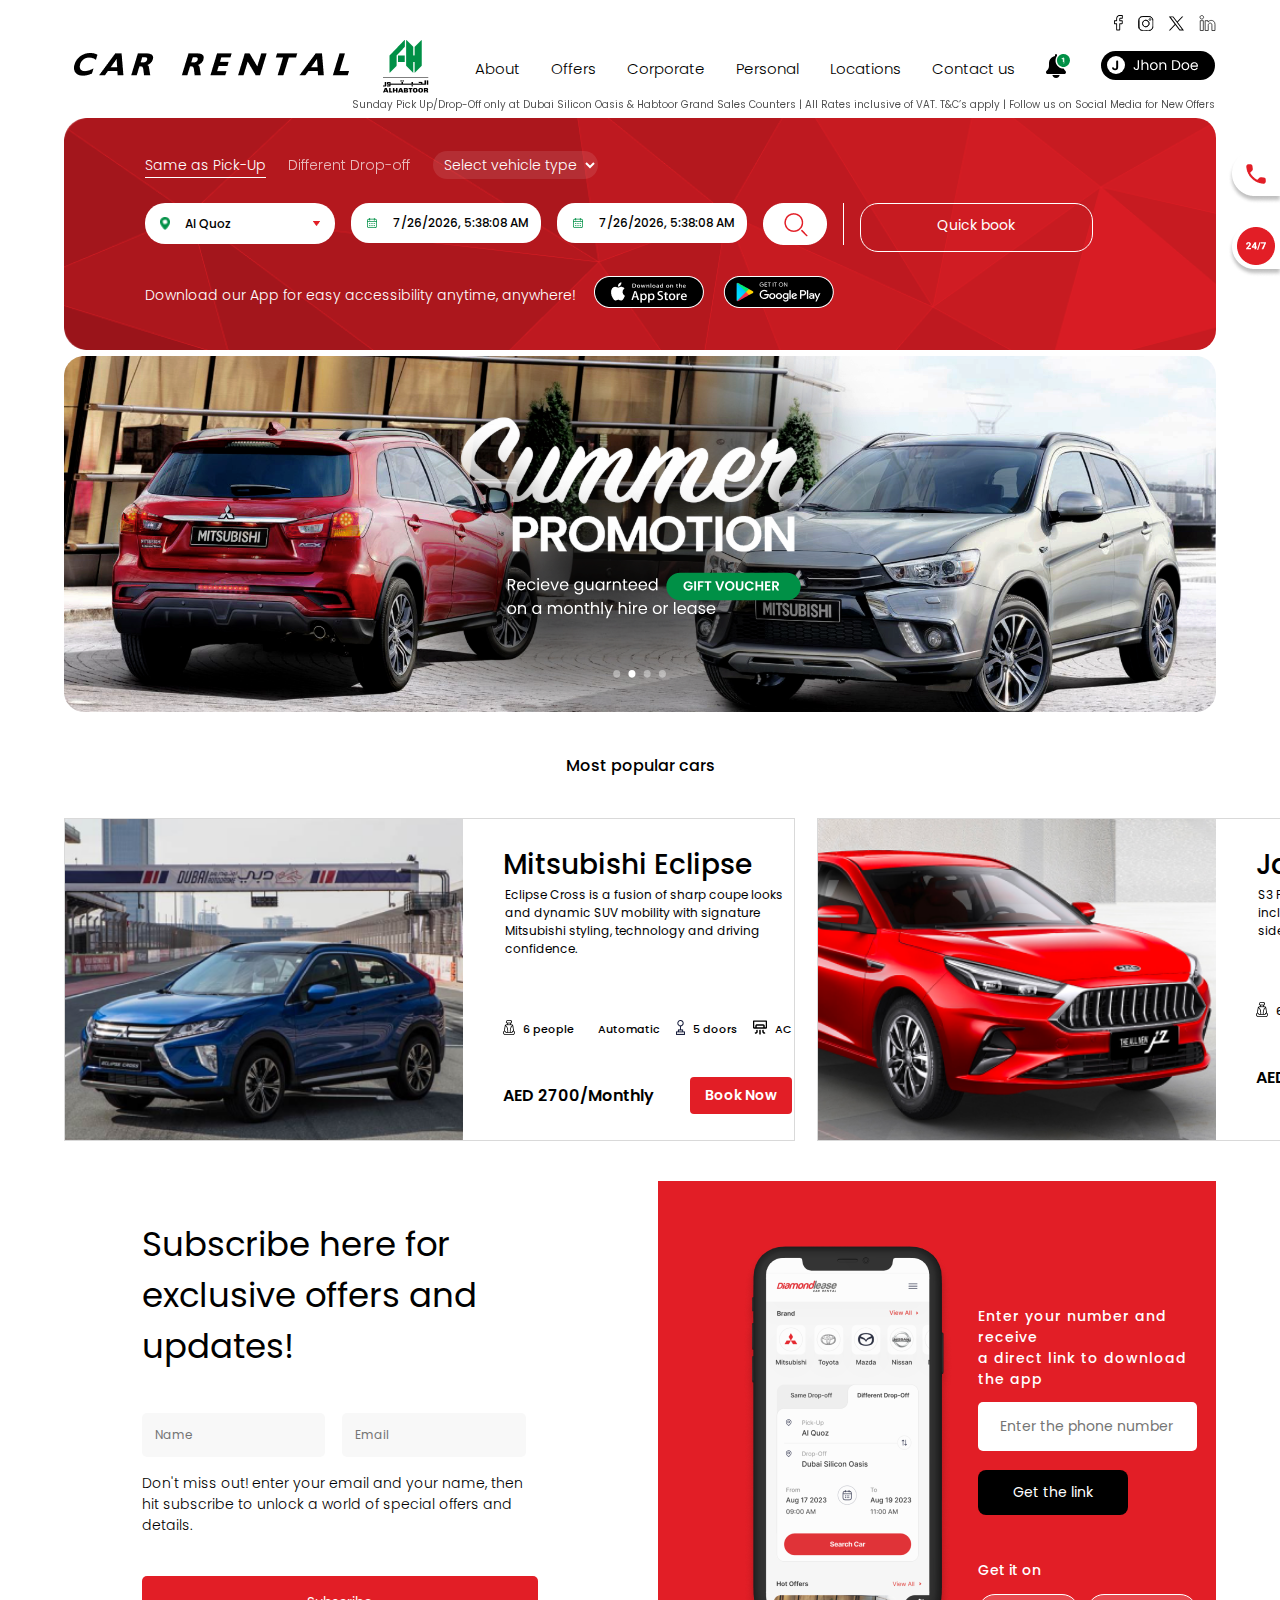
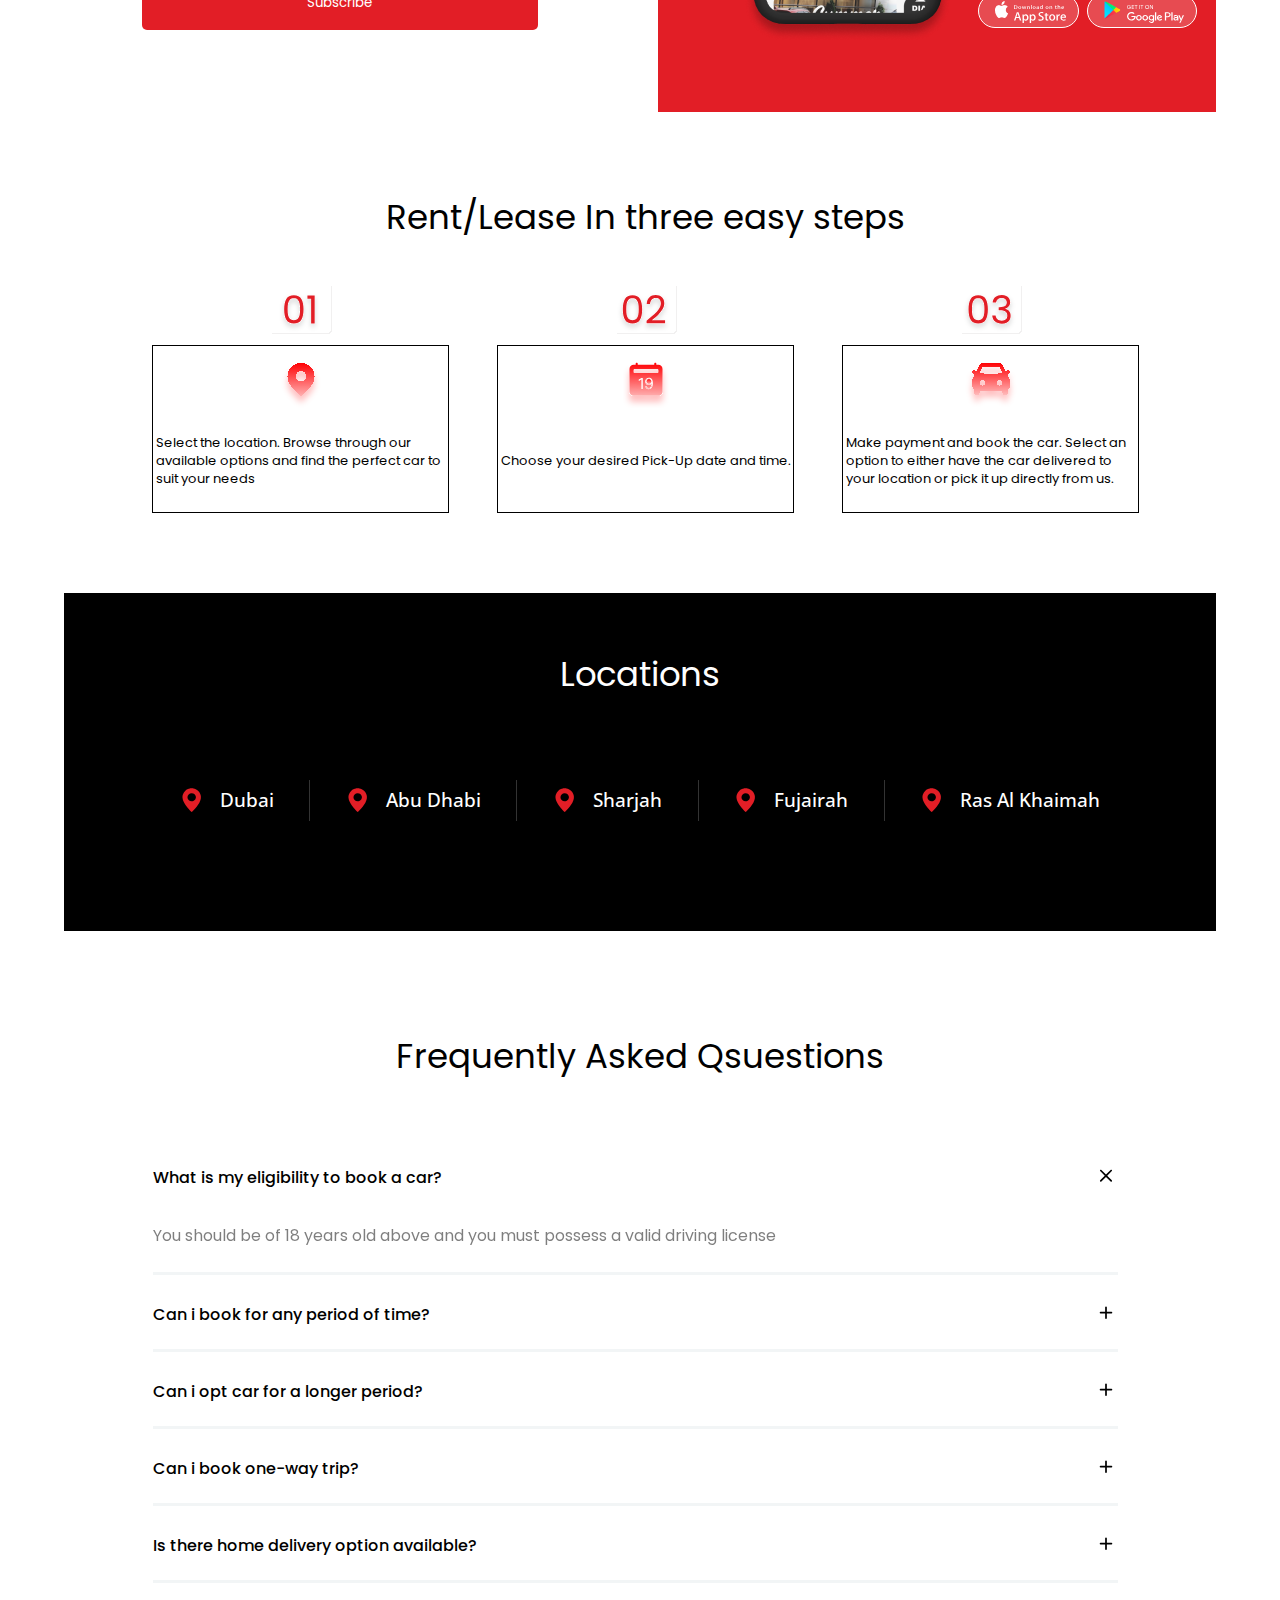
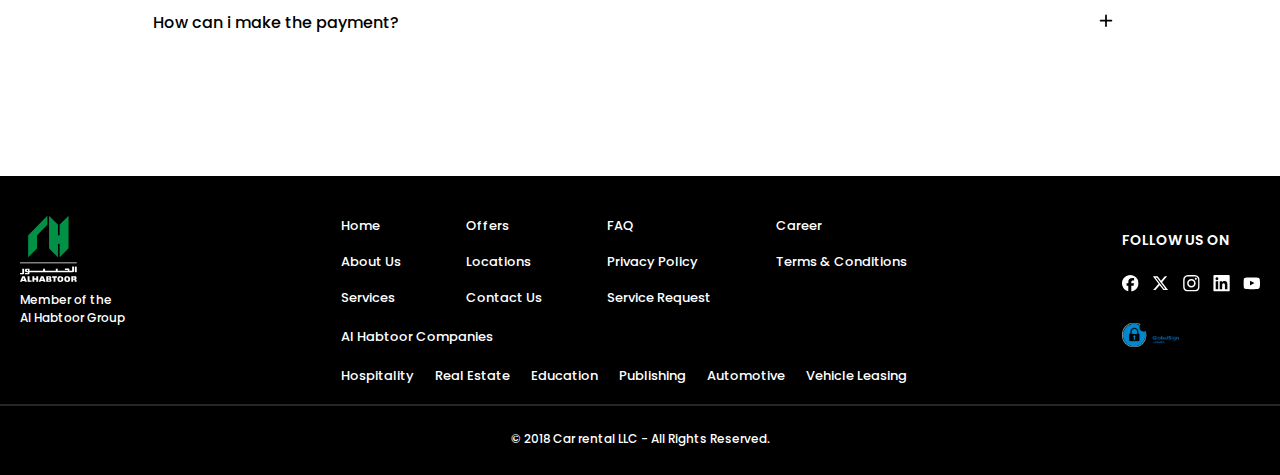
==== commit 49514aab: "2nd commit" ====
--- a/index.html
+++ b/index.html
@@ -282,21 +282,22 @@
 
         <div class="banner__container">
             <img
-                src="./images/bannner2.png"
+                src="./images/banner org.svg"
                 alt="Banner Image"
                 class="banner__image"
+                id="banner-image"
             />
-            <div class="banner__text">
+            <!-- <div class="banner__text">
                 Recieve guarnteed
                 <span class="gift__voucher">GIFT VOUCHER</span> <br />
                 on a monthly hire or lease
-            </div>
-            <div class="dots-container">
+            </div> -->
+            <!-- <div class="dots-container">
                 <span class="dot gray-dot"></span>
                 <span class="dot white-dot"></span>
                 <span class="dot gray-dot"></span>
                 <span class="dot gray-dot"></span>
-            </div>
+            </div> -->
         </div>
 
         <div class="cards">
@@ -425,7 +426,11 @@
            <div class="sub__2--desc__container">
               <div class="sub__2--headText">
                 Enter your number and receive <br/>
-                    a direct link to download the app
+                a direct link to download the app
+              </div>
+              <div class="sub__2--mobile mobile" >
+                Enter your number and <br/> receive 
+                a direct link <br/> to download the app
               </div>
               <div class="sub__2--input">
                     <input type="text" placeholder="Enter the phone number">
@@ -459,8 +464,15 @@
                     </div>
               </div>    
 
+           </div> 
+           <div class="sub__inputbox--mobile mobile">
+            <input type="text" placeholder="Enter phone number">
            </div>
-
+          <div class="sub__button--mobile mobile">
+            <button class="sub-button">
+                Get the link
+            </button>
+          </div>
         </div>
 
     </div>    
@@ -541,7 +553,7 @@
 </div>
 
 <!-- frequently asked questions -->
-<div class="accordion__section-header">Frequently asked questions</div>
+<div class="accordion__section-header">Frequently Asked Qsuestions</div>
 
 <!-- Accordion section --> 
 <div class="accordion__section-wrapper">
@@ -550,9 +562,9 @@
         <div class="accordion">
             <div class="accordion__header">
                 <span class="accordion__question">What is my eligibility to book a car?</span>
-                <!-- <span class="accordion__icon accordion__icon--open">
-                    <img src="./images/plus.svg" alt="Open">
-                  </span> -->
+                <span class="accordion__icon accordion__icon--open" style="display:none;">
+                    <img src="./images/xmark.svg" alt="Close">
+                </span>
                   <span class="accordion__icon accordion__icon--close">
                     <img src="./images/xmark.svg" alt="Close">
                   </span>
--- a/css/index.css
+++ b/css/index.css
@@ -2,6 +2,7 @@
    box-sizing: border-box;
    margin:0;
    padding:0;
+   overflow-x: hidden;
 
 } 
 
@@ -88,7 +89,7 @@
   top:15px;
   right:64px;
 }
-@media screen and (max-width: 960px) {
+@media screen and (max-width: 1250px) {
      
     .nav__social-icons{
       display: none;
@@ -431,7 +432,7 @@
 }
 
 .banner__text{
-  position:absolute;
+    position:absolute;
     left:603px;
     top:270px;
     color: white;
@@ -663,10 +664,14 @@
 .sub__2--input{
   padding-top: 12px;
   padding-bottom: 19px;
+  width: 100%; /* Ensure the container takes full width */
+  max-width: 100%;
   
 } 
 .sub__2--input input{
   width: 100%;
+  max-width: 100%;
+  box-sizing: border-box;
   border:none;
   border-radius:5px;
   padding-top: 14px;
@@ -719,7 +724,8 @@
   padding-left:16px;
   padding-right:12px;
   align-items: center;
-  line-height: 14px;  
+  line-height: 14px; 
+  background-color: rgba(255, 255, 255, 0.2); 
 } 
 
 
@@ -1050,6 +1056,10 @@
       margin-top: 24px;
       margin-bottom: 27px;
     }
+
+   .mobile{
+    display: none;
+   }
  
     @media (max-width: 970px) { 
       body{
@@ -1216,12 +1226,11 @@
     margin:0;
     background-size: cover;
     object-fit: cover;
-    transform: scale(1.9);
-    padding-top:66px;
-    padding-bottom:60px;
+    padding-top:24px;
+    padding-bottom:24px;
    }  
    .cards{
-    padding:17px;
+    padding:0px 17px 17px 17px ;
    }
    .card__text{
     justify-content: start;
@@ -1344,6 +1353,7 @@
 }
   .sub__menu--2 {
    display: flex;
+   flex-wrap: wrap;
   } 
   .sub__2--desc__container{
     display: flex;
@@ -1351,12 +1361,18 @@
   }
   
   .sub__2--input{
-    display: none; 
+    display: none;
   }
   .sub__2--appLinks{
     order:1;  
     padding-top: 11px;
+    
   } 
+
+  .link{
+    width: 100%;
+    padding-right:20px;
+  }
   .sub__2--linkGroup{
     
     padding-top: 16px;
@@ -1368,15 +1384,137 @@
   
 
   .sub__2--headText{
-    order:2;
-    font-size: 12px;
-    padding-top:60  px;
-    line-height: 15.6px ;
+    display: none;
    
   }
+.sub__2--mobile{
+  display: block;
+  order:2;
+  font-size: 11px;
+  padding-top:60px;
+  line-height: 15.6px ;
+  max-width:170px;
+  font-weight:500px;
+}
+
   .sub__2--button{
     display: none ;
-  }
+  } 
+
+  .sub__inputbox--mobile{
+    display: block;
+    flex-basis: 100%;
+    box-sizing: border-box;
+    padding-left: 16px;
+    padding-right:16px;
+    padding-bottom:16px;
+   
+  }
+
+  .sub__button--mobile{
+    padding-left:16px;
+    padding-bottom:24px;
+    display: block;
+    font-family: 'poppins';
+  }
+
+  .sub-button{
+    padding:9px 26px 10px 26px;
+    font-size: 13px;
+    font-family: 'poppins';
+    background-color: black;
+    color:white;
+    border:none;
+    border-radius:4px;
+  }
+
+  .sub__inputbox--mobile input{
+    box-sizing: border-box;
+    width: 100%;
+    padding: 14px 0px 13px 16px;
+    border-radius: 5px;
+    border: none;
+    
+  }
+
+  .rent__container{
+    padding-top: 0px;
+    padding-left: 16px;
+    padding-right: 16px;
+    padding-bottom: 25px;
+    flex-wrap: wrap;
+  } 
+
+  .rent__header{
+    font-size:18px;
+    font-weight: 400;
+    line-height: 24px;
+    justify-content: start;
+    margin-bottom: 16.5px;
+  }
+
+  .rentboxes__container{
+    flex-direction: column;
+  }
+
+  .rentBox__content{
+    max-width: 280px;
+    justify-content: center;
+  }
+  .location__section-wrapper{
+    padding-left: 16px;
+    padding-right: 16px;
+    padding-bottom: 48px;
+  }
+  .locations{
+    padding-top: 16px;
+    padding-left: 16px;
+    padding-bottom: 0;
+    text-align: start ;
+
+  }
+
+  .locations__header{
+    font-size:18px;
+    font-weight: 100;
+    font-weight: 400;
+    margin-bottom:25px;
+    
+
+  }
+  .locations__list{
+    padding-left: 0px;
+    padding-right: 0px;
+    gap:40px;
+    flex-wrap: wrap;
+    justify-content:stretch;
+    padding-bottom: 24px;
+  }
+  .line{
+    display: none;
+  }
+
+  .accordion__section-header{
+    font-size: 20px;
+    font-weight: 400;
+    justify-content: start;
+    padding-left: 16px;
+  }
+
+  .accordion__section-wrapper{
+    padding: 0px 16px 57px 15px;
+  }
+  .accordion__header{
+    padding-top: 16.5px;
+    padding-bottom: 16.5px;
+  } 
+
+  .accordion__question:first-child{
+    padding-top: 0px;
+  }
+
+  
+
 }
 
     
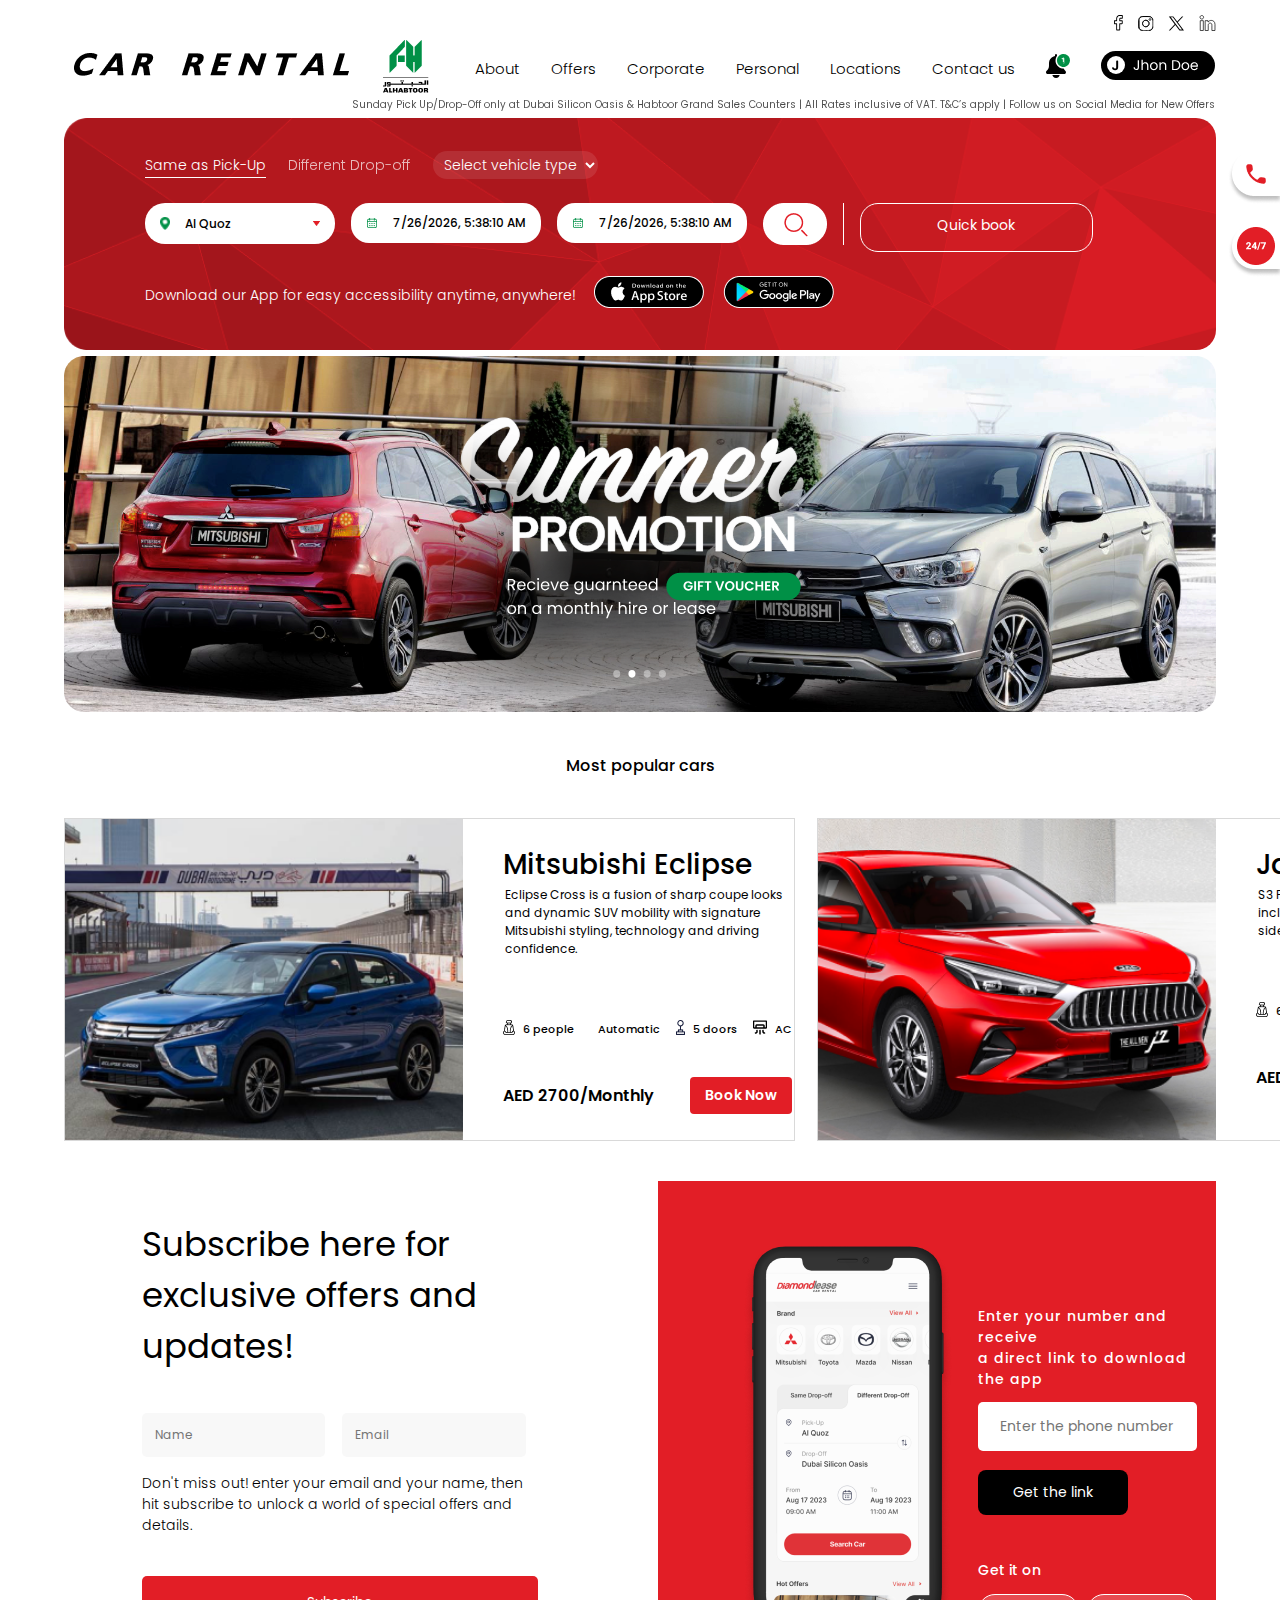
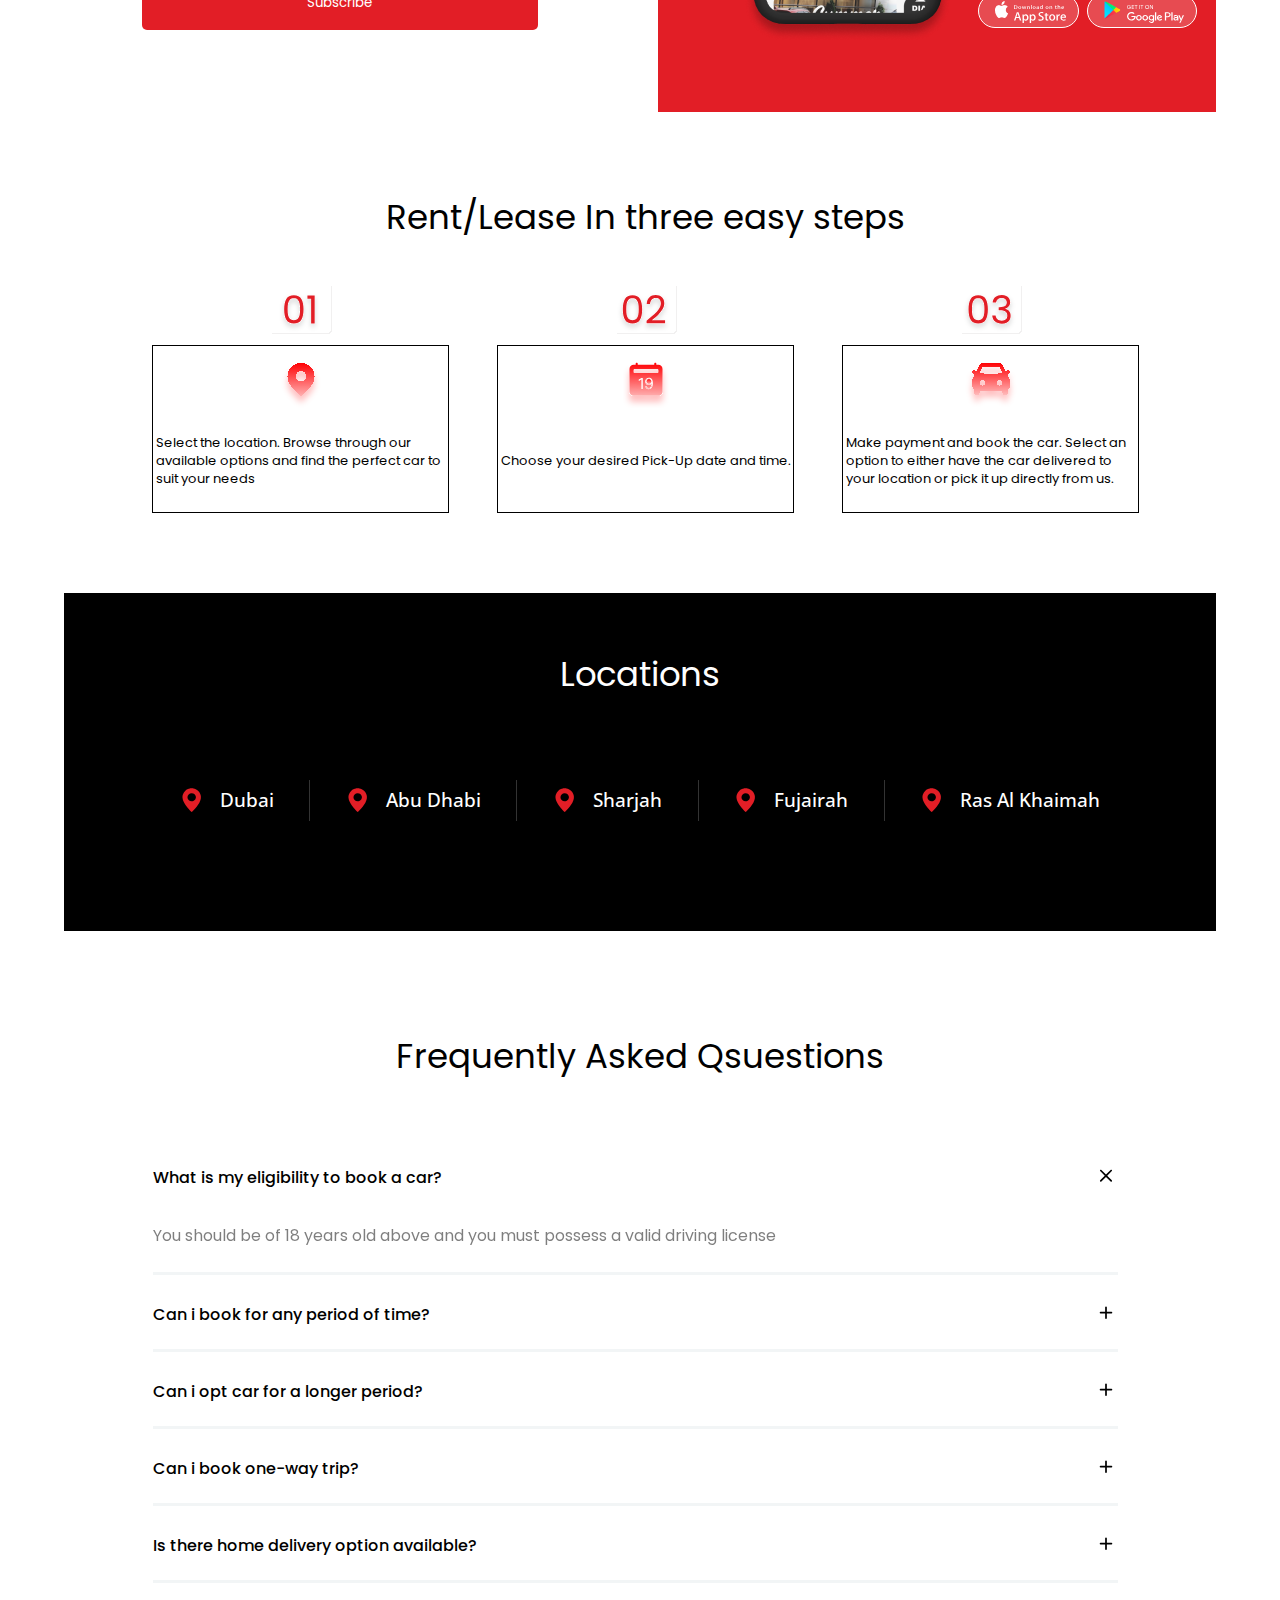
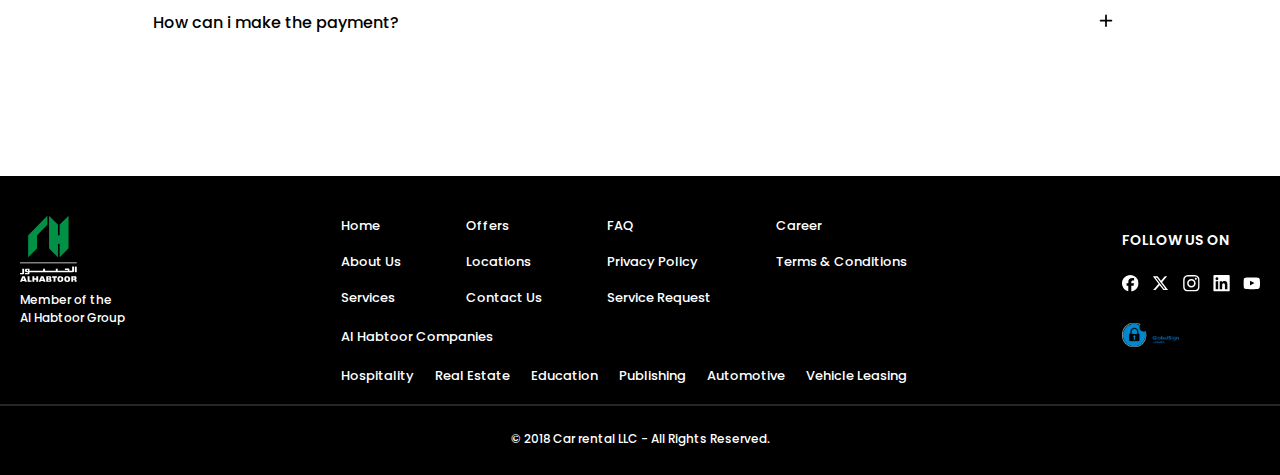
==== commit 6d32ddee: "made some changes" ====
--- a/index.html
+++ b/index.html
@@ -710,6 +710,54 @@
       <p class="copyright">© 2018 Car rental LLC - All Rights Reserved.</p>
     </div>
   </footer>
+
+  <!-- foooter mobile -->
+  <div class="footer-mob mobile">
+    <div class="mob-top">
+    <div class="footer__header">
+        <div class="footer__header-left">
+            <span class="icon"><img src="./images/company logo.svg" alt=""></span>
+            <span class="icon__text">Member of the <br /> Al Habtoor Group</span>
+        </div>
+        <div class="footer__header-right">
+            <img src="./images/social media icons.svg" class="social-icons" alt="Social Media Icons"  />
+        </div>
+        
+    </div> 
+    <div class="mobile-companies_list-wrapper">
+        <ul class="mobile-companies-list">
+          <li class="mobile-item">Hospitality</li>
+          <li class="mobile-item">Real Estate</li>
+          <li class="mobile-item">Education</li>
+          <li class="mobile-item">Publishing</li>
+          <li class="mobile-item">Automotive</li>
+          <li class="mobile-item">Vehicle Leasing</li>
+        </ul>       
+    </div>
+    </div>
+     <div class="mob-bottom">
+        <div class="mob_company_name">Al habtoor Companies</div>
+        <div class="mobile-companies_list-wrapper">
+            <ul class="mobile-companies-list">
+              <li class="mobile-item">Hospitality</li>
+              <li class="mobile-item">Real Estate</li>
+              <li class="mobile-item">Education</li>
+              <li class="mobile-item">Publishing</li>
+              <li class="mobile-item">Automotive</li>
+              <li class="mobile-item">Vehicle Leasing</li>
+            </ul>       
+        </div>
+        <div class="mob_secureIcon">
+            <img src="./images/mob secure.svg" alt="">
+        </div>
+        <div class="mob_divider"></div>
+        <div class="mob_copyright">
+            © 2023 Car rental LLC - All Rights Reserved. 
+        </div>
+    </div>   
+
+
+ </div>
         <script src="./index.js"></script>
     </body>
 </html>
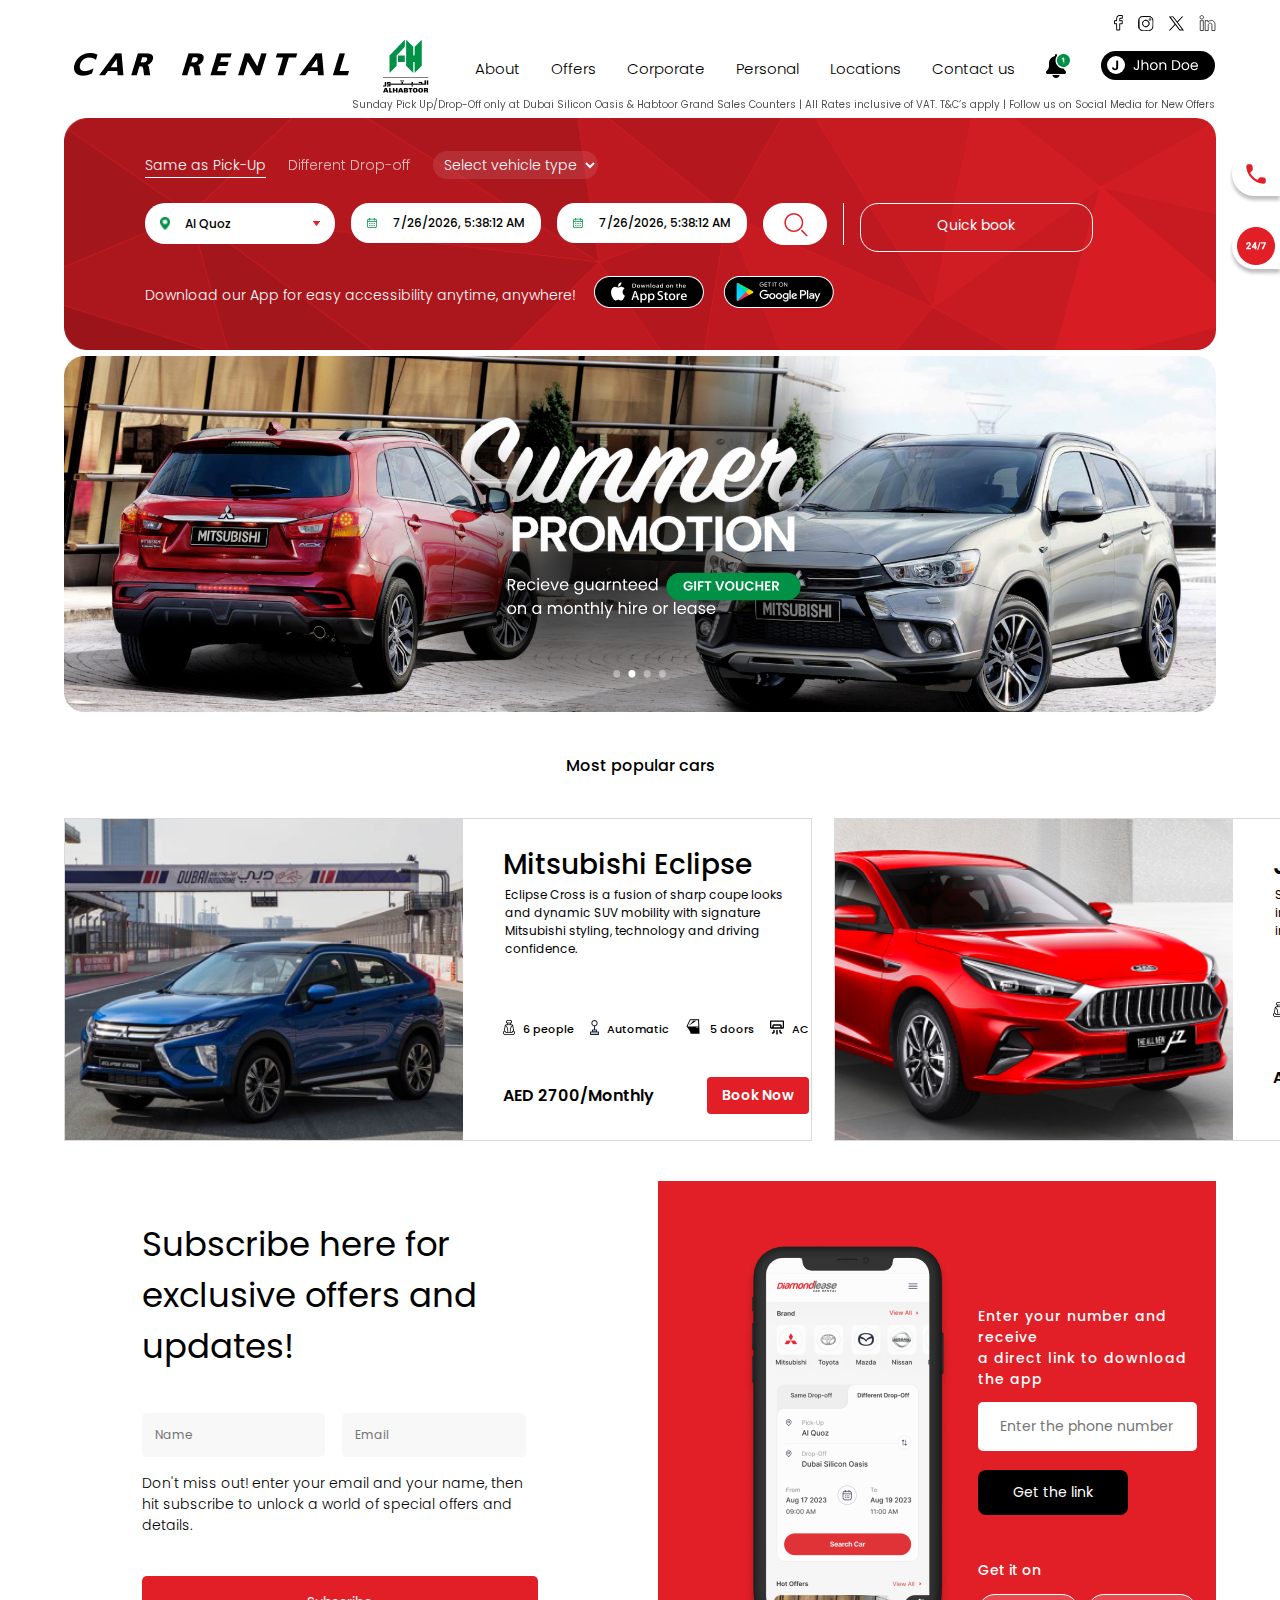
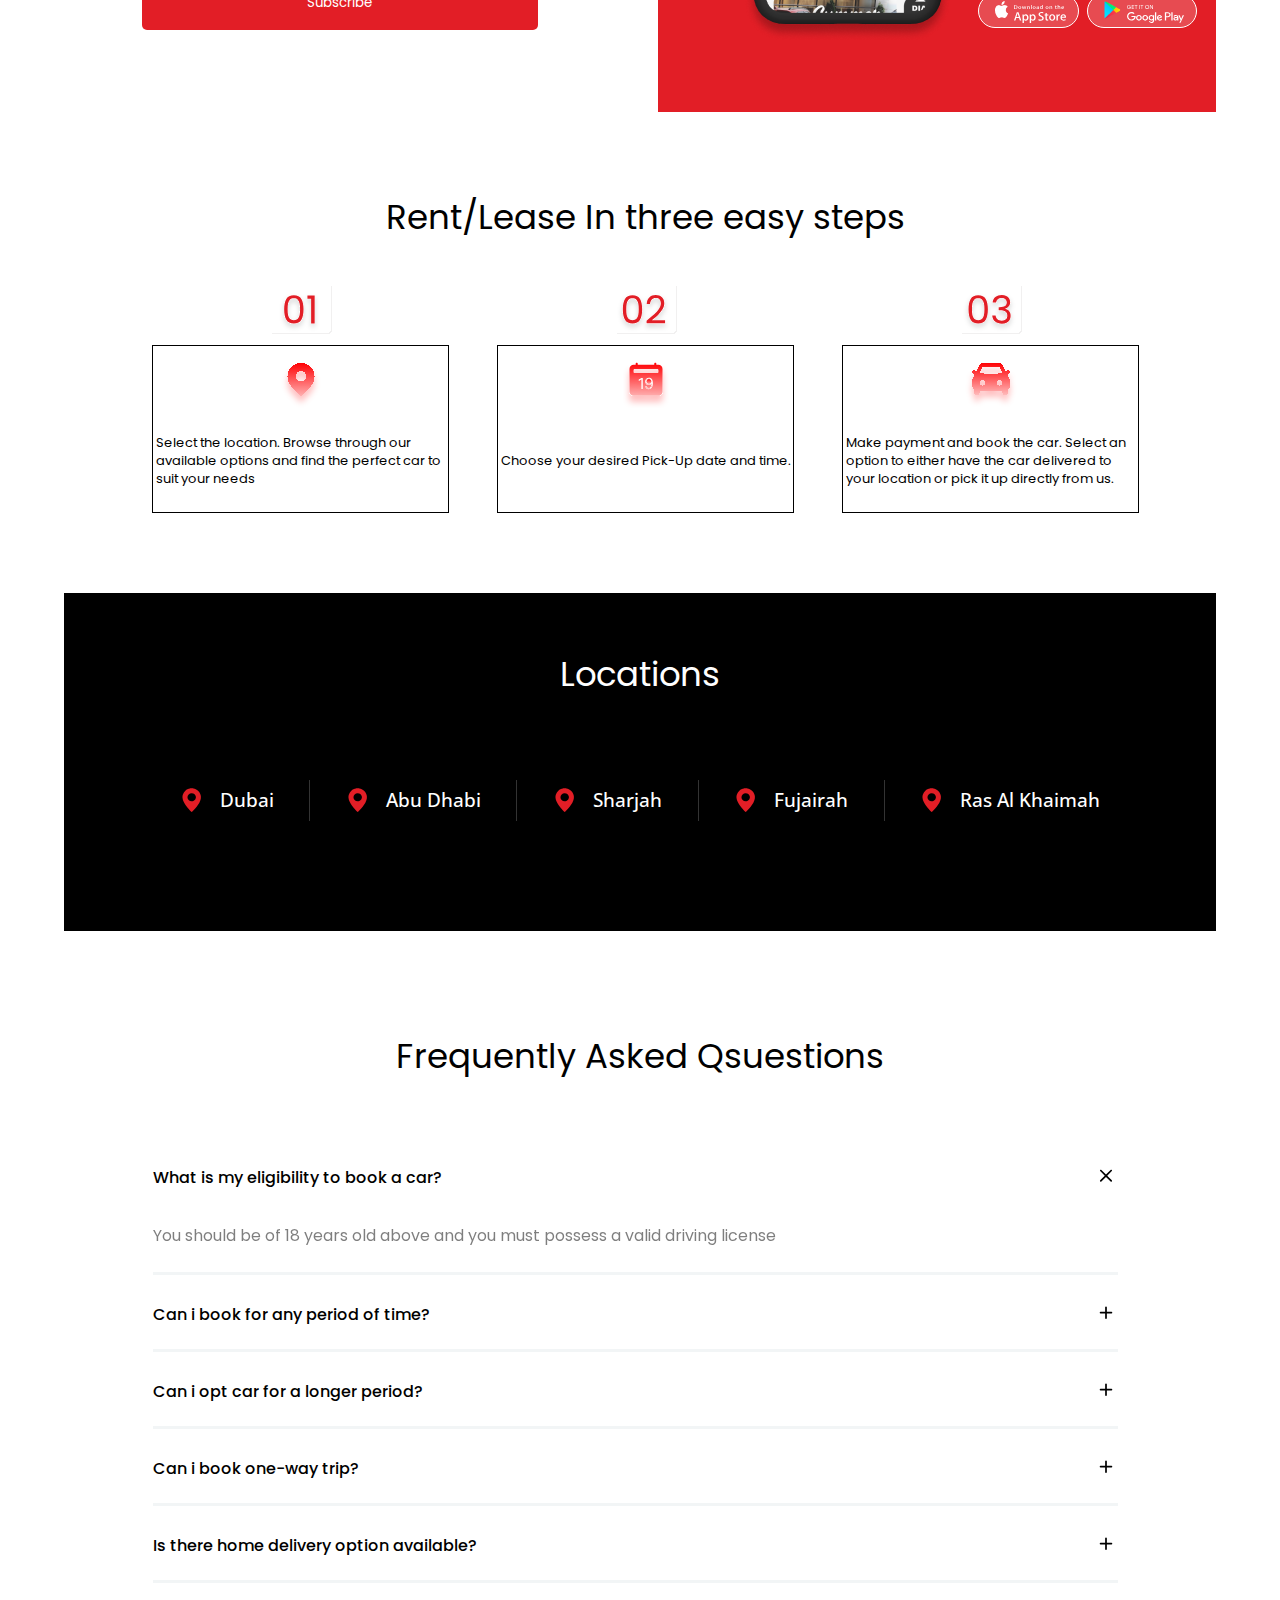
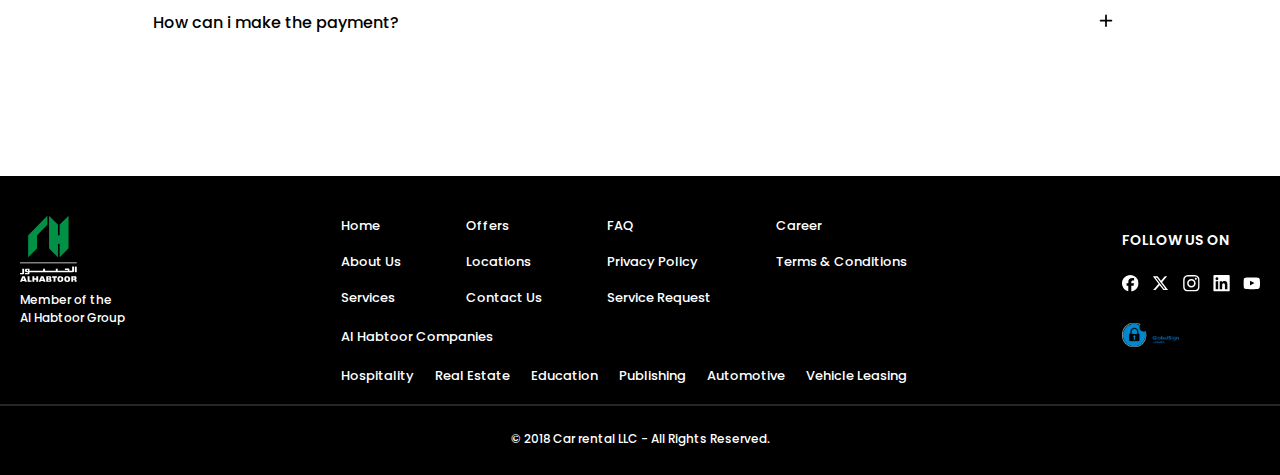
==== commit 33e576eb: "add proper svgs" ====
--- a/index.html
+++ b/index.html
@@ -197,21 +197,21 @@
                 </div>
 
                 <div class="mobile__input-grp">
-                    <select class="location-select">
+                    <select class="location-select pickup-location">
                         <option value="al-quoz">Pick up Location</option>
                         <option value="al-quoz">Al Quoz</option>
                         <option value="deira">Deira</option>
                         <option value="jumeirah">Jumeirah</option>
                         <option value="marina">Marina</option>
                     </select>
-                    <select class="location-select">
+                    <select class="location-select dropoff-location" style="display: none;">
                         <option value="al-quoz">Drop Off Location</option>
                         <option value="al-quoz">Al Quoz</option>
                         <option value="deira">Deira</option>
                         <option value="jumeirah">Jumeirah</option>
                         <option value="marina">Marina</option>
                     </select>
-                    <div class="date-picker-container">
+                    <div class="date-picker-container pickup-time">
                         <!-- Hidden datetime-local input -->
                         <input
                             type="datetime-local"
@@ -221,11 +221,11 @@
                         />
 
                         <!-- Custom clickable area -->
-                        <div class="custom-date-picker">
+                        <div class="custom-date-picker ">
                             <input
                                 type="text"
                                 id="date-time-display"
-                                class="date-picker-display date-picker-display--2"
+                                class="date-picker-display"
                                 readonly
                                 placeholder="Pick-Up Date & Time"
                             />
@@ -241,7 +241,7 @@
                             </button>
                         </div>
                     </div>
-                    <div class="date-picker-container">
+                    <div class="date-picker-container dropoff-time">
                         <!-- Hidden datetime-local input -->
                         <input
                             type="datetime-local"
@@ -255,7 +255,7 @@
                             <input
                                 type="text"
                                 id="date-time-display"
-                                class="date-picker-display date-picker-display--2"
+                                class="date-picker-display "
                                 readonly
                                 placeholder="Drop Off Date & Time"
                             />
@@ -324,7 +324,7 @@
                             <div class="feature">
                                 <div class="icon__container">
                                     <img
-                                        src="./images/game-icons_car-door.png"
+                                        src="./images/automatic gear.svg"
                                         alt=""
                                     />
                                 </div>
@@ -332,7 +332,7 @@
                             </div>
                             <div class="feature">
                                 <div class="icon__container">
-                                    <img src="./images/automatic.png" alt="" />
+                                    <img src="./images/car door.svg" alt="" />
                                 </div>
                                 <span class="icon__text">5 doors</span>
                             </div>
@@ -368,12 +368,12 @@
                                 <div class="icon__container">
                                     <img src="./images/seat.png" alt="" />
                                 </div>
-                                <div class="icon__text">6 people</div>
+                                <span class="icon__text">6 people</span>
                             </div>
                             <div class="feature">
                                 <div class="icon__container">
                                     <img
-                                        src="./images/game-icons_car-door.png"
+                                        src="./images/automatic gear.svg"
                                         alt=""
                                     />
                                 </div>
@@ -381,7 +381,7 @@
                             </div>
                             <div class="feature">
                                 <div class="icon__container">
-                                    <img src="./images/game-icons_car-ggdoor.png" alt="" />
+                                    <img src="./images/car door.svg" alt="" />
                                 </div>
                                 <span class="icon__text">5 doors</span>
                             </div>
@@ -716,24 +716,29 @@
     <div class="mob-top">
     <div class="footer__header">
         <div class="footer__header-left">
-            <span class="icon"><img src="./images/company logo.svg" alt=""></span>
-            <span class="icon__text">Member of the <br /> Al Habtoor Group</span>
+           <img src="./images/mob-company-logo.svg" alt="">
         </div>
         <div class="footer__header-right">
-            <img src="./images/social media icons.svg" class="social-icons" alt="Social Media Icons"  />
+            <img src="./images/mob-social media icons.svg" class="social-icons" alt="Social Media Icons"  />
         </div>
         
     </div> 
-    <div class="mobile-companies_list-wrapper">
-        <ul class="mobile-companies-list">
-          <li class="mobile-item">Hospitality</li>
-          <li class="mobile-item">Real Estate</li>
-          <li class="mobile-item">Education</li>
-          <li class="mobile-item">Publishing</li>
-          <li class="mobile-item">Automotive</li>
-          <li class="mobile-item">Vehicle Leasing</li>
-        </ul>       
-    </div>
+        <div class="footer_link-wrapper">
+            <div class="mob_footer-links">
+                <a href="#" class="mob-footer-link">Home</a>
+            <a href="#" class="mob-footer-link">Offers</a>
+            <a href="#" class="mob-footer-link">Career</a>
+            <a href="#" class="mob-footer-link">About Us</a>
+            <a href="#" class="mob-footer-link">Locations</a>
+            <a href="#" class="mob-footer-link">FAQ</a>
+            <a href="#" class="mob-footer-link">Terms & Conditions</a>
+            <a href="#" class="mob-footer-link">Service Request</a>
+            <a href="#" class="mob-footer-link">Privacy Policy</a>
+            <a href="#" class="mob-footer-link">Services</a>
+            <a href="#" class="mob-footer-link">Contact Us</a>
+            </div>
+        </div>
+    
     </div>
      <div class="mob-bottom">
         <div class="mob_company_name">Al habtoor Companies</div>
@@ -741,7 +746,6 @@
             <ul class="mobile-companies-list">
               <li class="mobile-item">Hospitality</li>
               <li class="mobile-item">Real Estate</li>
-              <li class="mobile-item">Education</li>
               <li class="mobile-item">Publishing</li>
               <li class="mobile-item">Automotive</li>
               <li class="mobile-item">Vehicle Leasing</li>
--- a/css/index.css
+++ b/css/index.css
@@ -1,1521 +1,1706 @@
-body{
-   box-sizing: border-box;
-   margin:0;
-   padding:0;
-   overflow-x: hidden;
-
-} 
-
-.navbar{
-    padding-left: 74px;
-    padding-right:65px;
-    padding-top: 40px;
-  position: relative;
-}
-
-.navbar__container{
-display:flex;
-width: 100%;
-justify-content: space-between;
-max-width:1400px;
-align-items: center;
-} 
-.navbar__options{
-    display:flex;
+  body{
+    box-sizing: border-box;
+    margin:0;
+    padding:0;
+    overflow-x: hidden;
+
+  } 
+
+  .navbar{
+      padding-left: 74px;
+      padding-right:65px;
+      padding-top: 40px;
+    position: relative;
+  }
+
+  .navbar__container{
+  display:flex;
+  width: 100%;
+  justify-content: space-between;
+  max-width:1400px;
+  align-items: center;
+  } 
+  .navbar__options{
+      display:flex;
+      align-items: center;
+      gap: 31px;
+      font-size:15px;
+      font-weight: 300;
+      font-family:'poppins';
+      white-space: nowrap;
+  } 
+
+  .navbar__brand{
+  max-width: 355px;
+  } 
+
+  .navbar__brand--name{
+      font-weight: 600;
+      font-size:25px ;
+  } 
+
+  .user{
+      position: relative  ;
+  }
+
+  .user__name{
+  background-color: black;
+  color:white;
+  padding-left:2.4rem;
+  padding-right:1rem;
+  white-space: nowrap;
+  border-radius: 1rem;
+  padding-top:6px;
+  padding-bottom:6px; 
+
+  } 
+  .navbar__text{
+      text-align: end;
+      font-size:10px;
+      white-space: nowrap ;
+      font-weight:400;
+      opacity: 70%;
+      font-family: 'poppins';
+      padding-bottom:5px;
+    
+
+  } 
+
+  .user__icon{
+      position: absolute;
+      top:4px;
+      left:9px;    
+      z-index:99; 
+      color:black;
+      background-color: white;
+      padding-top:2px;
+      padding-bottom:2px;
+      padding-left: 8px;
+      padding-right: 8px;
+      border-radius: 100% ;
+      display: flex;
+      justify-content: center;
+      align-items: center;
+  } 
+
+
+  .nav__social-icons{
+    position: absolute;
+    top:15px;
+    right:64px;
+  }
+  @media screen and (max-width: 1250px) {
+      
+      .nav__social-icons{
+        display: none;
+      }
+
+      .navbar{      
+          padding:18px;
+          padding-left: 2rem;
+          padding-right: 2rem;
+
+      }
+      .navbar__container {
+          display: flex;
+          justify-content: space-between;
+          align-items: center;
+          height: 80px;
+          z-index: 1;
+          width: 100%;
+          max-width: 1300px;
+          padding: 0;
+        } 
+
+        .navbar__text{
+          display: none;
+        }
+        .navbar__options {
+          display: grid;
+          grid-template-columns: auto;
+          margin: 0;
+          
+          position: absolute;
+          top: -1000px;
+          opacity: 1;
+          transition: all 0.3s ease;
+          height: 80vh;
+          z-index: -1;
+          transition: all 0.3s ease-in;
+        }  
+        .navbar__options > div:not(:last-child) {
+          padding-bottom: 20px;
+          padding-top: 20px;
+          border-bottom: 1px solid rgba(0,0,0,0.2);
+          margin-right: 20px;
+          font-size: 14px;
+          font-weight: 500;
+        }
+        .user{
+          padding-top: 10px;
+          padding-bottom: 30px;
+        }
+        
+        .navbar__options.active {    
+          color: black; 
+          width: 80% ;
+        
+          padding-left: 33px;
+         
+      
+          background-color: white ;
+          top:80px; 
+          right:0;
+          font-weight: 500;
+          font-size: 14px;
+          opacity: 1;
+          transition: all 0.3s ease;
+          z-index: 999;
+          height: 90vh;
+
+          gap: 10px; 
+          transition: all 0.3 s ease-in;
+        }  
+        .navbar__options .bell__icon{
+          display: none;
+        }
+        
+        .navbar__brand img{
+        max-width:60%;
+        } 
+
+        .user{
+          margin-top:20px ;
+          padding-right: 15rem;
+        }
+        .navbar__toggle .bar {
+          width: 25px;
+          height: 3px;
+          margin: 5px auto;
+          transition: all 0.3s ease-in-out;
+          background: black;
+        }
+        .navbar__toggle .bar {
+          display: block;
+          cursor: pointer;
+        }
+        #mobile-menu.is-active .bar:nth-child(2) {
+          opacity: 0;
+        }
+      
+        #mobile-menu.is-active .bar:nth-child(1) {
+          transform: translateY(8px) rotate(45deg);
+        }
+      
+        #mobile-menu.is-active .bar:nth-child(3) {
+          transform: translateY(-8px) rotate(-45deg);
+        }
+
+  } 
+
+  /* booking container */ 
+
+  .booking__container{
+      padding-left: 81px;
+      padding-top:33px;
+      background-image: url('../images/banner.png');  
+      background-repeat: no-repeat;
+      background-size: cover  ;
+      color: white;
+      font-family:'poppins';
+      display: flex;
+      flex-direction: column;
+      margin-left:64px ;
+      margin-right:64px ;
+      padding-bottom:35px;
+      border-radius: 20px;
+  } 
+
+  .mobile__view{
+    display: none;
+  }
+  .booking__menu{
+    
+      gap:24px;
+      display:flex;
+      flex-direction:column;
+
+  } 
+
+  .booking__menu--1{
+
+      display: flex;
+      gap:1.4rem; 
+      align-items: center;
+      
+  } 
+
+  .pickup{
+
+      text-decoration: underline;
+      text-underline-offset: 7px;
+      font-family:'poppins';
+      text-decoration-color: white;
+      font-size: 14px;
+      font-weight: 300;
+    
+  } 
+
+  .dropoff{
+      opacity: 70%;
+      font-size:14px;
+      font-weight: 300;
+      font-family: 'poppins';
+      
+  } 
+
+  .vehicle__type{
+    background-color: rgba(255, 255, 255, 0.1);  
+    padding-top:3px ;
+    padding-bottom:3px ;
+    padding-left: 7px;
+    padding-right: 5px;
+    border-radius:14px;
+    font-weight: 300;
+    color:white;
+    border:none;
+    font-family: 'poppins';
+    font-size: 14px;
+  
+
+  }
+  .vehicle__type option {
+    color: black; /* Color of the text in the dropdown options */
+  }
+
+
+  .booking__menu--2{
+      display: flex;
+      gap: 16px;
+  }
+
+  .dropdown-container {
+    position: relative;
+    display: inline-block;
+    width: 190px; /* Adjust the width as needed */
+    z-index: 100;
+    position: relative;
+  }
+
+  .location-select {
+    width: 100%;
+    padding: 12px 40px 12px 40px;
+    border-radius: 20px;
+    font-weight: 500;
+    border: none;
+    background-color: rgba(255, 255, 255, 1); /* White background with 80% opacity */
+    font-family: 'Poppins', sans-serif;
+    font-size: 12px;
+    color: black; /* Text color */
+    appearance: none;
+    -webkit-appearance: none;
+    -moz-appearance: none;
+    background-image: url('../images/location.png'), url('../images/down arrow.png');
+    background-repeat: no-repeat, no-repeat;
+    background-position: left 15px center, right 15px center;
+    background-size: 10px, 7px; /* Adjust size as needed */
+  }
+
+
+
+  .booking__menu--2{
+      display: flex;
+      
+  } 
+
+
+  .date-picker-container {
+    position: relative;
+    display: inline-block;
+    width: 190px; /* Adjust the width as needed */
+  }
+  .date-picker-container {
+    position: relative;
+    display: inline-block;
+    width: 190px; /* Adjust the width as needed */
+  }
+
+  .date-picker-hidden {
+    position: absolute;
+    opacity: 0  ; /* Hide the input but keep it interactive */
+    width: 20px;    
+    height: 100%;
+    left:6px;
+    bottom:1px;     
+    cursor: pointer; /* Show pointer cursor to indicate interactivity */
+    z-index: 100;
+  }
+
+  .custom-date-picker {
+    position: relative;
+    display: flex;    
     align-items: center;
-    gap: 31px;
-    font-size:15px;
-    font-weight: 300;
-    font-family:'poppins';
-    white-space: nowrap;
-} 
-
-.navbar__brand{
- max-width: 355px;
-} 
-
-.navbar__brand--name{
-    font-weight: 600;
-    font-size:25px ;
-} 
-
-.user{
-    position: relative  ;
-}
-
-.user__name{
- background-color: black;
- color:white;
-padding-left:2.4rem;
-padding-right:1rem;
-white-space: nowrap;
-border-radius: 1rem;
-padding-top:6px;
-padding-bottom:6px; 
-
-} 
-.navbar__text{
-    text-align: end;
-    font-size:10px;
-    white-space: nowrap ;
-    font-weight:400;
-    opacity: 70%;
+    
+    padding: 10px 40px 10px 40px; 
+    border-radius: 18px;
+    background-color: rgba(255, 255, 255, 1); 
+    font-family: 'Poppins', sans-serif;
+    font-size: 16px;
+    color: black; /* Text color */
+    cursor: pointer; /* Show pointer cursor to indicate interactivity */
+  }
+
+  .date-picker-display {
+    flex: 1;
+    border: none;
+    background: transparent;
+    font-size: 12px;
+    font-weight: 500  ;
     font-family: 'poppins';
-    padding-bottom:5px;
-   
-
-} 
-
-.user__icon{
+    color: black; /* Text color */
+  }
+
+  .calendar-button { 
+    background: transparent;
+    border: none;
+    cursor: pointer;
+    z-index: 1;
+    
+  }
+
+  .calendar-icon {
+    width: 10px; /* Adjust size as needed */
+    height: 10px; /* Adjust size as needed */ 
     position: absolute;
-    top:4px;
-    left:9px;    
-    z-index:99; 
-    color:black;
-    background-color: white;
-    padding-top:2px;
-    padding-bottom:2px;
-    padding-left: 8px;
-    padding-right: 8px;
-    border-radius: 100% ;
+    left:16px;
+    bottom:15px; 
+
+  }
+
+  .straightline{
+    width:1px;
+    background-color: #fff; 
+    height:42px;
+  } 
+
+    .quickbook{
+      padding: 11px 77px 13px 76px;
+      border:solid 1px;
+      border-radius: 18px;
+      font-size: 14px;
+      margin: 0;
+      height: auto; 
+    }    
+
+
+    .booking__menu--3{
+      display:flex;
+      gap:19px; 
+      align-items: center;
+    } 
+
+    .icon__group{
+      display: flex;
+      gap:19px; 
+    }
+  .menu__test{
+  font-size: 14px;
+  font-weight: 300;
+  font-family:'poppins';
+  line-height:21px;
+  }
+  .phone{
+    position: absolute;
+    right:0;  
+  }
+
+  .white__bg{
+    position: absolute;
+    right:0;
+    top:224px;
+  }
+
+  .numbering{
+
+    position: absolute;
+    right:5px;
+    top:227px;  
+  }
+
+  .banner__container {
+    padding-left: 64px;
+    padding-right: 64px;
+    width: 100%;
+    height: auto;
     display: flex;
     justify-content: center;
+    padding-top:6px;
     align-items: center;
-} 
-
-
-.nav__social-icons{
-  position: absolute;
-  top:15px;
-  right:64px;
-}
-@media screen and (max-width: 1250px) {
-     
-    .nav__social-icons{
-      display: none;
-    }
-
-    .navbar{      
-        padding:18px;
-        padding-left: 2rem;
-        padding-right: 2rem;
-
-    }
-    .navbar__container {
-        display: flex;
-        justify-content: space-between;
-        align-items: center;
-        height: 80px;
-        z-index: 1;
-        width: 100%;
-        max-width: 1300px;
-        padding: 0;
-      } 
-
-      .navbar__text{
-        display: none;
-      }
-      .navbar__options {
-        display: grid;
-        grid-template-columns: auto;
-        margin: 0;
+    position: relative;
+    box-sizing: border-box; /* Ensures padding is included in width calculations */
+  }
+
+
+  .banner__image {
+    width: 100%;
+    height: auto; /* Ensures the image maintains its aspect ratio */
+    object-fit: cover; /* Ensures the image covers the container without distortion */
+  }
+
+  .banner__text{
+      position:absolute;
+      left:603px;
+      top:270px;
+      color: white;
+      font-family: 'poppins';
+      font-size:18px;
+      font-weight: 400;
+
+  }
+
+  .gift__voucher{
+    background-color: #009046;
+    padding:  5px 19px 5px 19px;
+    border-radius: 32px; 
+    font-size: 15px; 
+    font-weight:900px;
+    font-family: poppins;
+    
+  }
+  .dots-container {
+    position: absolute;
+    display: flex;
+    gap: 9px;
+    top:388px;
+    right:740px;  /* Space between the dots */
+
+  }
+
+
+  .dot {
+    width: 8px;
+    height: 8px;
+    border-radius: 50%;
+    display: inline-block;
+    
+  }
+
+  .gray-dot {
+    background-color: white;
+    opacity:40%;
+  }
+
+  .white-dot {
+    background-color: white;
+  } 
+    /* card container css */
+
+    .cards{
+      padding-top:41px;
+      font-family: 'poppins';
+      overflow-x: scroll;
+      overflow-y: hidden;
+      -ms-overflow-style: none;
+      scrollbar-width: none; 
+    }
+
+    .cards::-webkit-scrollbar {
+      display: none;  /* Hide scrollbar for Chrome, Safari, and Opera */
+    }
+
+    .card__text{
+      display: flex;  
+      width:100%;
+      justify-content: center;
+      font-weight: 500;
+      margin-bottom:40px;
+
+    }
+
+    .card__container{
+      padding-left: 64px;
+      padding-right: 64px;
+      display: flex;
+      gap:22px;
+      
+      width:104%;
+    }
+
+    .card {
+      display: flex;
+      border:1px solid 
+      #D9D9D9 ;
+      
+    } 
+    .card__img--container img{
+      height: 100%;
+    
+    }
+
+    .card__description{
+      padding:25px 40px 26px 40px;
+    }
+
+    .card--header{
+      line-height: 42px;
+      font-weight: 500;
+      font-size: 28px;
+    }
+    .card--details{
+      padding-left: 2px;
+      font-size:12px;
+      font-weight:400;
+    }
+  .card--features{
+    display: flex;
+    gap:16px;
+    margin-top: 59px;
+    
+  }
+
+    .feature{
+      display: flex;
+      align-items: center;
+      gap:8px;  
+      
+    }
+
+    .icon__text{
+        white-space: nowrap;
+        font-size: 11px;
+        line-height: 16px;
+        font-weight: 500;
         
-        position: absolute;
-        top: -1000px;
-        opacity: 1;
-        transition: all 0.5s ease;
-        height: 50vh;
-        z-index: -1;
-        transition: all 0.5s ease-in;
-      } 
-      
-      .navbar__options.active {    
-        color: black; 
-        width: 80% ;
-        padding-top:20px;
-        padding-left: 33px;
-        text-underline-offset: 20px ;
-       text-decoration:underline; 
-    
-        background-color: pink;
-        top:80px; 
-        right:0;
-        font-weight: 500;
-        font-size: 14px;
-        opacity: 1;
-        transition: all 0.5s ease;
-        z-index: 999;
-        height: 60vh;
-
-        gap: 10px; 
-        transition: all 0.5s ease-in;
-      }  
-      .navbar__options .bell__icon{
-        display: none;
-      }
-      
-      .navbar__brand img{
-       max-width:60%;
-      } 
-
-      .user{
-        margin-top:20px ;
-        padding-right: 15rem;
-      }
-      .navbar__toggle .bar {
-        width: 25px;
-        height: 3px;
-        margin: 5px auto;
-        transition: all 0.3s ease-in-out;
-        background: black;
-      }
-      .navbar__toggle .bar {
-        display: block;
-        cursor: pointer;
-      }
-      #mobile-menu.is-active .bar:nth-child(2) {
-        opacity: 0;
-      }
-    
-      #mobile-menu.is-active .bar:nth-child(1) {
-        transform: translateY(8px) rotate(45deg);
-      }
-    
-      #mobile-menu.is-active .bar:nth-child(3) {
-        transform: translateY(-8px) rotate(-45deg);
-      }
-
-} 
-
-/* booking container */ 
-
-.booking__container{
-    padding-left: 81px;
-    padding-top:33px;
-    background-image: url('../images/banner.png');  
-    background-repeat: no-repeat;
-    background-size: cover  ;
-    color: white;
+      
+    }
+  .card__lastsection{
+    display: flex;
+    align-items: end;
+    padding-top: 35px;
+    justify-content: space-between;
+  }
+
+  .card--price{
+  
+    font-weight: 600;
+    font-size:16px;
+    align-self: center;
+
+  }
+
+  .card--booking{
+    padding:8px  15px 8px 15px;
+    background-color: #E21E26;
+    font-weight: 600;
+    font-size:14px;
+    color:white;  
+    border-radius: 4px;
+  } 
+
+  .subscription__container{
+    padding: 40px 64px 40px 142px;
+    display: flex;
+    font-family: 'poppins';
+    box-sizing: border-box;
+  } 
+  .sub__menu--1{
+    width: 48%;
+    padding-right:120px;
+    box-sizing: border-box;
+  }
+  .sub__menu--2{
+  width: 52%;
+  box-sizing: border-box;
+  }
+
+  .sub__1--heading{
+    padding-top: 38px;
+    font-size:34px;
+    font-weight:400;
+    line-height: 51px;
+  } 
+  .sub__1--input__group{
+    padding-top: 41px;
+    display: flex;
+    gap:17px;
+    margin-right: 12px;
+  }
+  .sub__1--input__group input{
+    padding: 13px ;
+    width:50%;
+    border-radius:5px; 
+    border: none;
+    background-color: #F8F8F8;
+    font-weight: 400;
+    font-size:12px;
+    font-family: 'poppins';
+    line-height:18px;
+  }
+
+  .sub__1--text{
+    padding-top:16px;
+    padding-bottom:40px;  
+    font-weight: 300;
+    font-size: 14px;
+
+  } 
+
+  .sub__1--button{
+    padding-top: 17px;
+    padding-bottom: 17px;
+    background-color: #E21E26;
+    border:none;
+    border-radius: 5px;
+    color:white;
+    width:100%;
+    font-family: 'poppins';
+  }
+
+  .sub__menu--2{
+    background-color:#E21E26 ;
+    color:white;
+  } 
+  .sub__menu--2{
+    display:flex;
+    padding: 48px 70px 41px 71px;
+  } 
+
+  .sub__2--desc__container{
+
+  }  
+
+  .sub__2--headText{
+    padding-top:77px;
     font-family:'poppins';
+    font-weight:500;
+    font-size:14px;
+    letter-spacing: 1px;
+  }
+
+  .sub__2--input{
+    padding-top: 12px;
+    padding-bottom: 19px;
+    width: 100%; /* Ensure the container takes full width */
+    max-width: 100%;
+    
+  } 
+  .sub__2--input input{
+    width: 100%;
+    max-width: 100%;
+    box-sizing: border-box;
+    border:none;
+    border-radius:5px;
+    padding-top: 14px;
+    padding-bottom: 14px;
+    padding-left:22px;
+    font-family:'poppins';
+    font-size:14px;
+
+
+  } 
+
+  .sub__2--button__container{ 
     display: flex;
+    color:white;
+    font-size: 14px;
+    font-family: 'poppins';
+    
+  }
+  .sub__2--button{
+    background-color: black;
+  padding-top:12px ;
+  padding-bottom: 12px;
+  padding-left:35px ;
+  padding-right:35px ;
+    border-radius:8px;  
+    
+  }
+
+  .sub__2--appLinks{
+    padding-top:45px;
+  }
+  .sub__2--appLinks p{
+    margin: 0;
+  font-size:14px;
+  font-weight:500;
+  } 
+  .sub__2--linkGroup{
+    padding-top: 13px;
+    display: flex;
+    gap:8px;
+  } 
+
+  .link{
+    display: flex;
+    border:1px white solid ;
+    border-radius: 25px;
+    gap:6px;
+    padding-top: 2px; 
+    padding-bottom:2px;
+    padding-left:16px;
+    padding-right:12px;
+    align-items: center;
+    line-height: 14px; 
+    background-color: rgba(255, 255, 255, 0.2); 
+  } 
+
+
+  .rent__container{
+    padding-top: 40px;
+    padding-left: 153px;
+    padding-right:142px;
+  display: flex;
+  flex-direction: column  ;
+  padding-bottom: 80px;
+    
+  }
+
+  .rent__header{
+  display: flex;
+  justify-content: center ;
+  font-weight:400;
+  font-size:34px; 
+  white-space: nowrap ;
+  margin-bottom: 40px;
+  font-family: 'poppins';
+  } 
+
+  .rentboxes__container{
+    display: flex;
+    gap:50px;
+    
+  }
+
+  .rentBox__wrapper{
+  display: flex;
+  flex-direction: column;
+  flex: 1;
+  align-items: center;
+
+
+  }
+
+  .rentBox__number{
+    padding-bottom:6px;
+
+  }
+
+  .rent__image--container{
+    display: flex;
+    justify-content: center;
+    padding-bottom: 26px;
+  }
+
+  .rentBox{
+    border:1px solid black;
+    width: 100%;
+    height: 100%;
+    padding-top: 16px;
+    display: flex;
+    align-items:center;
+    
     flex-direction: column;
-    margin-left:64px ;
-    margin-right:64px ;
-    padding-bottom:35px;
-    border-radius: 20px;
-} 
-
-.mobile__view{
-  display: none;
-}
-.booking__menu{
-   
-    gap:24px;
-    display:flex;
-    flex-direction:column;
-
-} 
-
-.booking__menu--1{
-
+  
+  }
+
+  .rentBox__content{
     display: flex;
-    gap:1.4rem; 
+    margin: auto;
+    padding-bottom: 24px;
+    font-family: 'poppins';
+    font-size: 13px;
+    font-weight: 400;
+    line-height: 18px ;
+    max-width: 290px;
     align-items: center;
-    
-} 
-
-.pickup{
-
-    text-decoration: underline;
-    text-underline-offset: 7px;
-    font-family:'poppins';
-    text-decoration-color: white;
-    font-size: 14px;
-    font-weight: 300;
-   
-} 
-
-.dropoff{
-    opacity: 70%;
-    font-size:14px;
-    font-weight: 300;
+
+    
+  } 
+
+  .location__section-wrapper{
+    padding-left: 64px;
+    padding-right:64px;
+    padding-bottom: 100px;
+  }
+
+  .locations {
+    padding-top: 56px;
+    background-color: #000;
+    text-align: center;
+    padding-bottom:110px;
+  }
+
+  .locations__header {
+    font-size: 34px;
+    line-height: 51px;  
+    color: #fff;
+    margin-bottom: 80px;
     font-family: 'poppins';
     
-} 
-
-.vehicle__type{
-  background-color: rgba(255, 255, 255, 0.1);  
-  padding-top:3px ;
-  padding-bottom:3px ;
-  padding-left: 7px;
-  padding-right: 5px;
-  border-radius:14px;
-  font-weight: 300;
-  color:white;
-  border:none;
-  font-family: 'poppins';
-  font-size: 14px;
- 
-
-}
-.vehicle__type option {
-  color: black; /* Color of the text in the dropdown options */
-}
-
-
-.booking__menu--2{
+  }
+
+  .locations__list {
     display: flex;
+    justify-content: space-evenly;
+    list-style: none;
+    padding: 0;
+    padding-left:80px ;
+    padding-right:80px ;
+  
+    margin: 0;
+  }
+
+  .location {
+    display: flex;
+    align-items: center;
     gap: 16px;
-}
-
-.dropdown-container {
-  position: relative;
-  display: inline-block;
-  width: 190px; /* Adjust the width as needed */
-  z-index: 100;
-  position: relative;
-}
-
-.location-select {
-  width: 100%;
-  padding: 12px 40px 12px 40px;
-  border-radius: 20px;
-  font-weight: 500;
-  border: none;
-  background-color: rgba(255, 255, 255, 1); /* White background with 80% opacity */
-  font-family: 'Poppins', sans-serif;
-  font-size: 12px;
-  color: black; /* Text color */
-  appearance: none;
-  -webkit-appearance: none;
-  -moz-appearance: none;
-  background-image: url('../images/location.png'), url('../images/down arrow.png');
-  background-repeat: no-repeat, no-repeat;
-  background-position: left 15px center, right 15px center;
-  background-size: 10px, 7px; /* Adjust size as needed */
-}
-
-
-
-.booking__menu--2{
-    display: flex;
-    
-} 
-
-
-.date-picker-container {
-  position: relative;
-  display: inline-block;
-  width: 190px; /* Adjust the width as needed */
-}
-
-.date-picker-hidden {
-  position: absolute;
-  opacity: 0  ; /* Hide the input but keep it interactive */
-  width: 20px;    
-  height: 100%;
-  left:6px;
-  bottom:1px;     
-  cursor: pointer; /* Show pointer cursor to indicate interactivity */
-  z-index: 100;
-}
-
-.custom-date-picker {
-  position: relative;
-  display: flex;    
-  align-items: center;
-  
-  padding: 10px 40px 10px 40px; 
-  border-radius: 18px;
-  background-color: rgba(255, 255, 255, 1); 
-  font-family: 'Poppins', sans-serif;
-  font-size: 16px;
-  color: black; /* Text color */
-  cursor: pointer; /* Show pointer cursor to indicate interactivity */
-}
-
-.date-picker-display {
-  flex: 1;
-  border: none;
-  background: transparent;
-  font-size: 12px;
-  font-weight: 500  ;
-  font-family: 'poppins';
-  color: black; /* Text color */
-}
-
-.calendar-button { 
-  background: transparent;
-  border: none;
-  cursor: pointer;
-  z-index: 1;
-  
-}
-
-.calendar-icon {
-  width: 10px; /* Adjust size as needed */
-  height: 10px; /* Adjust size as needed */ 
-  position: absolute;
-  left:16px;
-  bottom:15px; 
-
-}
-
-.straightline{
-  width:1px;
-  background-color: #fff; 
-  height:42px;
-} 
-
-  .quickbook{
-    padding: 11px 77px 13px 76px;
-    border:solid 1px;
-    border-radius: 18px;
-    font-size: 14px;
-    margin: 0;
-    height: auto; 
-  }    
-
-
-  .booking__menu--3{
-    display:flex;
-    gap:19px; 
-    align-items: center;
-  } 
-
-  .icon__group{
-    display: flex;
-    gap:19px; 
-  }
-.menu__test{
-font-size: 14px;
-font-weight: 300;
-font-family:'poppins';
-line-height:21px;
-}
-.phone{
-  position: absolute;
-  right:0;  
-}
-
-.white__bg{
-  position: absolute;
-  right:0;
-  top:224px;
-}
-
-.numbering{
-
-  position: absolute;
-  right:5px;
-  top:227px;  
-}
-
-.banner__container {
-  padding-left: 64px;
-  padding-right: 64px;
-  width: 100%;
-  height: auto;
+    color: #fff;
+  }
+
+  .location__icon {
+    width: 24px;
+    height: 24px;
+  }
+
+  .location__text {
+    font-size: 18.81px;
+    font-family:'Open Sans';
+    font-weight:500;
+    line-height: 26px;
+
+
+  }
+  .line{
+    width:1px;
+    height:41px;
+    background-color: white;
+    opacity: 20%;
+  } 
+
+  /* accordion css */ 
+  .accordion__section-wrapper{
+    padding-left: 153px;
+    padding-right: 162px;
+    padding-top: 56px;
+    padding-bottom:119px;
+  }
+
+  .accordion__section-header{
   display: flex;
   justify-content: center;
-  padding-top:6px;
-  align-items: center;
-  position: relative;
-  box-sizing: border-box; /* Ensures padding is included in width calculations */
-}
-
-
-.banner__image {
-  width: 100%;
-  height: auto; /* Ensures the image maintains its aspect ratio */
-  object-fit: cover; /* Ensures the image covers the container without distortion */
-}
-
-.banner__text{
-    position:absolute;
-    left:603px;
-    top:270px;
-    color: white;
-    font-family: 'poppins';
-    font-size:18px;
-    font-weight: 400;
-
-}
-
-.gift__voucher{
-  background-color: #009046;
-  padding:  5px 19px 5px 19px;
-  border-radius: 32px; 
-  font-size: 15px; 
-  font-weight:900px;
-  font-family: poppins;
+  font-weight:400; 
+  font-size: 34px;
+  font-family: 'poppins';
+  line-height: 51px;
+  }  
+
+  .accordion__header{
+    padding-top:26px;
+    padding-bottom:20px;
+    display: flex;
+    justify-content: space-between;
+    align-items: center;
+    
+
+
+  }  
+
+  .accordion__question{
+    font-family:'poppins';
+    font-size:16px; 
+    font-weight:500;
+  }
   
-}
-.dots-container {
-  position: absolute;
-  display: flex;
-  gap: 9px;
-  top:388px;
-  right:740px;  /* Space between the dots */
-
-}
-
-
-.dot {
-  width: 8px;
-  height: 8px;
-  border-radius: 50%;
-  display: inline-block;
+  .accordion__content{
+    padding-top: 11px;
+    padding-bottom: 24px;
+    font-family:'poppins';  
+    opacity: 50%;
+  }
+  .divider{
+    border-top:3px solid #CDD6DA40; 
+    
+  }
+      .footer-container {
+        display: flex;
+        flex-direction: column;
+        font-family: Poppins, sans-serif;
+        color: #fff;
+        font-weight: 500;
+        overflow: hidden;
+      } 
+
+      
+      .footer-content {
+        background-color: #000;
+        display: flex;
+        width: 100%;
+        flex-direction: column;
+        align-items: center;
+        padding-top:40px;
+      }
+      
+      .footer-wrapper {
+        display: flex;
+        width: 100%;
+        max-width: 1400px;
+        align-items: flex-start;
+        gap: 20px;
+        box-sizing: border-box;
+        padding: 0 20px;
+        flex-wrap: wrap;
+        justify-content: space-between;
+      }
+      
+      .company-info {
+        align-self: stretch;
+        display: flex;
+        flex-direction: column;
+        font-size: 12px;
+      }
+      
+      .company-logo {
+        aspect-ratio: 0.86;
+        object-fit: contain;
+        object-position: center;
+        width: 57px;
+      }
+      
+      .company-tagline {
+        margin-top: 9px;
+      }
+      
+      .footer-links {
+        display: flex;
+        flex-direction: column ;
+        align-items: flex-start;
+        font-size: 13px;
+        flex-wrap: wrap;
+        gap:19px;
+        
+      }
+
+      .section__1{
+        display:flex;
+        justify-content:space-between;
+        width:100%;
+        
+      } 
+      .section__2{
+        display:flex;
+        flex-direction: column;
+      }
+      
+      .link-column {
+        display: flex;
+        flex-direction: column;
+      } 
+      .link-column a{
+        text-decoration: none;
+        color: white;
+      }
+      
+      .footer-link {
+        margin-top: 16px;
+      }
+      
+      .footer-link:first-child {
+        margin-top: 0;
+      } 
+      
+      .social-media {
+        display: flex;
+        flex-direction: column;
+        align-items: flex-start;
+        font-size: 14px;
+        font-weight: 600;
+        text-transform: uppercase;
+        width: 138px;
+        max-width: 100%;
+      }
+      
+      .social-icons {
+        aspect-ratio: 8.13;
+        object-fit: contain;
+        object-position: center;
+        width: 100%;
+        align-self: stretch;
+        margin-top: 10px;
+      }
+      
+      .additional-icon {
+        aspect-ratio: 2.67;
+        object-fit: contain;
+        object-position: center;
+        width: 64px;
+        margin-top: 31px;
+      }
+      
+      .companies-title {
+        font-size: 13px;
+      }
+      .companies_list-wrapper{
+
+      }
+
+      .companies-list {
+          display: flex;
+          margin:0;
+          padding: 0;
+          list-style: none;
+          gap:21px;
+          
+        }
+      
+      .company-item {
+        line-height: 57px;
+        align-self: stretch;
+        margin: auto 0;
+      }
+      
+      .footer-divider {
+        align-self: stretch;
+        min-height: 0;
+        opacity: 15%;
+        margin: 0;
+        width: 100%;
+        border: 0.1px solid #fff;
+      }
+      
+      .copyright {
+        font-size: 12px;
+        margin-top: 24px;
+        margin-bottom: 27px;
+      }
+
+    .mobile{
+      display: none;
+    }
+    
+    
+
   
-}
-
-.gray-dot {
-  background-color: white;
-  opacity:40%;
-}
-
-.white-dot {
-  background-color: white;
-} 
-  /* card container css */
-
-  .cards{
-    padding-top:41px;
-    font-family: 'poppins';
-    overflow-x: scroll;
-    overflow-y: hidden;
-    -ms-overflow-style: none;
-    scrollbar-width: none; 
-  }
-
-  .cards::-webkit-scrollbar {
-    display: none;  /* Hide scrollbar for Chrome, Safari, and Opera */
-  }
-
-  .card__text{
-    display: flex;  
-    width:100%;
-    justify-content: center;
-    font-weight: 500;
-    margin-bottom:40px;
-
-  }
-
-  .card__container{
-    padding-left: 64px;
-    padding-right: 64px;
-    display: flex;
-    gap:22px;
-    
-    width:104%;
-  }
-
-  .card {
-    display: flex;
-    border:1px solid 
-    #D9D9D9 ;
-    
-  } 
-  .card__img--container img{
-    height: 100%;
-   
-  }
-
-  .card__description{
-    padding:25px 40px 26px 40px;
-  }
-
-  .card--header{
-    line-height: 42px;
-    font-weight: 500;
-    font-size: 28px;
-  }
-  .card--details{
-    padding-left: 2px;
-    font-size:12px;
-    font-weight:400;
-  }
-.card--features{
-  display: flex;
-  gap:16px;
-  margin-top: 59px;
+      @media (max-width: 970px) { 
+        body{
+          overflow-x: hidden;
+        }
+
+        .navbar{
+          padding-bottom: 0;
+        }
+        
+      .booking__container{
+        margin:0 16px;
+        padding-top: 16px;
+        padding-left: 38px;
+        padding-right: 38px;
+        padding-bottom:19px;
+      
+        display: flex;  
+        flex-direction: column;
+      }
+
+      .booking__menu--3 {
+        
+        
+        font: 500 13px/16px Poppins, sans-serif;
+        color: #fff;
+        border-radius: 20px;
+        display: flex;
+        gap:18px;
+        flex-direction: column; /* Stack text and icons vertically */
+        order: 1; /* Place this at the top */
+      }
+      .booking__menu--1{
+        
+        display:none;
+      }
+      .booking__menu--2{
+        display: none;
+      }
+      .menu__test{
+        font-size:13px;
+        font-weight:500;
+        text-align: center;
+        max-width: 251px;
+        line-height: 16px;
+
+      } 
+      .phone{
+        top:110px;
+      } 
+      .white__bg{
+        top:165px;
+      }
+      .numbering  {
+        top:168px;
+      }
   
-}
-
-  .feature{
-    display: flex;
-    align-items: center;
-    gap:8px;  
-    
-  }
-
-  .icon__text{
-      white-space: nowrap;
-      font-size: 11px;
-      line-height: 16px;
-      font-weight: 500;
-      
-    
-  }
-.card__lastsection{
-  display: flex;
-  align-items: end;
-  padding-top: 35px;
-  justify-content: space-between;
-}
-
-.card--price{
- 
-  font-weight: 600;
-  font-size:16px;
-  align-self: center;
-
-}
-
-.card--booking{
-  padding:8px  15px 8px 15px;
-  background-color: #E21E26;
-  font-weight: 600;
-  font-size:14px;
-  color:white;  
-  border-radius: 4px;
-} 
-
-.subscription__container{
-  padding: 40px 64px 40px 142px;
-  display: flex;
-  font-family: 'poppins';
-  box-sizing: border-box;
-} 
-.sub__menu--1{
-  width: 48%;
-  padding-right:120px;
-  box-sizing: border-box;
-}
-.sub__menu--2{
-width: 52%;
-box-sizing: border-box;
-}
-
-.sub__1--heading{
-  padding-top: 38px;
-  font-size:34px;
-  font-weight:400;
-  line-height: 51px;
-} 
-.sub__1--input__group{
-  padding-top: 41px;
-  display: flex;
-  gap:17px;
-  margin-right: 12px;
-}
-.sub__1--input__group input{
-  padding: 13px ;
-  width:50%;
-  border-radius:5px; 
-  border: none;
-  background-color: #F8F8F8;
-  font-weight: 400;
-  font-size:12px;
-  font-family: 'poppins';
-  line-height:18px;
-}
-
-.sub__1--text{
-  padding-top:16px;
-  padding-bottom:40px;  
-  font-weight: 300;
-  font-size: 14px;
-
-} 
-
-.sub__1--button{
-  padding-top: 17px;
-  padding-bottom: 17px;
-  background-color: #E21E26;
-  border:none;
-  border-radius: 5px;
-  color:white;
-  width:100%;
-  font-family: 'poppins';
-}
-
-.sub__menu--2{
-  background-color:#E21E26 ;
-  color:white;
-} 
-.sub__menu--2{
-  display:flex;
-  padding: 48px 70px 41px 71px;
-} 
-
-.sub__2--desc__container{
-
-}  
-
-.sub__2--headText{
-  padding-top:77px;
-  font-family:'poppins';
-  font-weight:500;
-  font-size:14px;
-  letter-spacing: 1px;
-}
-
-.sub__2--input{
-  padding-top: 12px;
-  padding-bottom: 19px;
-  width: 100%; /* Ensure the container takes full width */
-  max-width: 100%;
-  
-} 
-.sub__2--input input{
-  width: 100%;
-  max-width: 100%;
-  box-sizing: border-box;
-  border:none;
-  border-radius:5px;
-  padding-top: 14px;
-  padding-bottom: 14px;
-  padding-left:22px;
-  font-family:'poppins';
-  font-size:14px;
-
-
-} 
-
-.sub__2--button__container{ 
-  display: flex;
-  color:white;
-  font-size: 14px;
-  font-family: 'poppins';
-  
-}
-.sub__2--button{
-  background-color: black;
- padding-top:12px ;
- padding-bottom: 12px;
- padding-left:35px ;
- padding-right:35px ;
-  border-radius:8px;  
-  
-}
-
-.sub__2--appLinks{
-  padding-top:45px;
-}
-.sub__2--appLinks p{
-  margin: 0;
-font-size:14px;
-font-weight:500;
-} 
-.sub__2--linkGroup{
-  padding-top: 13px;
-  display: flex;
-  gap:8px;
-} 
-
-.link{
-  display: flex;
-  border:1px white solid ;
-  border-radius: 25px;
-  gap:6px;
-  padding-top: 2px; 
-  padding-bottom:2px;
-  padding-left:16px;
-  padding-right:12px;
-  align-items: center;
-  line-height: 14px; 
-  background-color: rgba(255, 255, 255, 0.2); 
-} 
-
-
-.rent__container{
-  padding-top: 40px;
-  padding-left: 153px;
-  padding-right:142px;
-display: flex;
-flex-direction: column  ;
-padding-bottom: 80px;
-  
-}
-
-.rent__header{
-display: flex;
-justify-content: center ;
-font-weight:400;
-font-size:34px; 
-white-space: nowrap ;
-margin-bottom: 40px;
-font-family: 'poppins';
-} 
-
-.rentboxes__container{
-  display: flex;
-  gap:50px;
-  
-}
-
-.rentBox__wrapper{
-display: flex;
-flex-direction: column;
-flex: 1;
-align-items: center;
-
-
-}
-
-.rentBox__number{
-  padding-bottom:6px;
-
-}
-
-.rent__image--container{
-  display: flex;
-  justify-content: center;
-  padding-bottom: 26px;
-}
-
-.rentBox{
-  border:1px solid black;
-  width: 100%;
-  height: 100%;
-  padding-top: 16px;
-  display: flex;
-  align-items:center;
-  
-  flex-direction: column;
- 
-}
-
-.rentBox__content{
-  display: flex;
-  margin: auto;
-  padding-bottom: 24px;
-  font-family: 'poppins';
-  font-size: 13px;
-  font-weight: 400;
-  line-height: 18px ;
-  max-width: 290px;
-  align-items: center;
-
-  
-} 
-
-.location__section-wrapper{
-  padding-left: 64px;
-  padding-right:64px;
-  padding-bottom: 100px;
-}
-
-.locations {
-  padding-top: 56px;
-  background-color: #000;
-  text-align: center;
-  padding-bottom:110px;
-}
-
-.locations__header {
-  font-size: 34px;
-  line-height: 51px;  
-  color: #fff;
-  margin-bottom: 80px;
-  font-family: 'poppins';
-  
-}
-
-.locations__list {
-  display: flex;
-  justify-content: space-evenly;
-  list-style: none;
-  padding: 0;
-  padding-left:80px ;
-  padding-right:80px ;
- 
-  margin: 0;
-}
-
-.location {
-  display: flex;
-  align-items: center;
-  gap: 16px;
-  color: #fff;
-}
-
-.location__icon {
-  width: 24px;
-  height: 24px;
-}
-
-.location__text {
-  font-size: 18.81px;
-  font-family:'Open Sans';
-  font-weight:500;
-  line-height: 26px;
-
-
-}
-.line{
-  width:1px;
-  height:41px;
-  background-color: white;
-  opacity: 20%;
-} 
-
-/* accordion css */ 
-.accordion__section-wrapper{
-  padding-left: 153px;
-  padding-right: 162px;
-  padding-top: 56px;
-  padding-bottom:119px;
-}
-
-.accordion__section-header{
- display: flex;
- justify-content: center;
- font-weight:400; 
- font-size: 34px;
- font-family: 'poppins';
- line-height: 51px;
-}  
-
-.accordion__header{
-  padding-top:26px;
-  padding-bottom:20px;
-  display: flex;
-  justify-content: space-between;
-  align-items: center;
-  
-
-
-}  
-
-.accordion__question{
-  font-family:'poppins';
-  font-size:16px; 
-  font-weight:500;
-}
- 
-.accordion__content{
-  padding-top: 11px;
-  padding-bottom: 24px;
-  font-family:'poppins';  
-  opacity: 50%;
-}
-.divider{
-  border-top:3px solid #CDD6DA40; 
-  
-}
-    .footer-container {
+      .mobile__view{
+        display: flex;
+        flex-direction: column;
+      } 
+
+      .buttons{
+        display: flex;
+        padding:16px 18px 16px 18px;
+        gap:8px;
+        justify-content: center;
+    
+      }
+
+      .btn{
+          background-color: #E21E26;
+          padding:14.5px 44px 14.5px 44px;
+          color:white;
+          font-family: 'poppins';
+          font-weight: 600;
+          font-size:13px;
+          border:none;
+          border-radius: 4px; 
+          width:160px;
+          white-space: nowrap ;
+          display: flex;
+          flex: 1;
+          width: 100%;
+        
+      }
+      .btn--white{
+        background-color: white;
+        color:#E21E26;
+        border:1px solid #E21E26;
+        padding:13.5px 44px 13.5px 44px;
+        
+      }
+
+      .mobile__menu{
+        padding-left: 16px;
+        padding-right:16px;
+        overflow: hidden;
+      } 
+      .mobile__menu-wrapper{
+        display: flex;
+        gap:10px;
+        white-space: nowrap;
+        font-size: 13px;
+        font-family: 'poppins';
+        letter-spacing: -0.3px;
+      
+
+      } 
+
+      .mobile__input-grp{
+        display: flex;
+        flex-direction: column;
+        gap:10px;
+        
+      }
+      .mobile-vehicle{
+        text-decoration: none;
+        list-style: none;
+        border:none;
+        font-size: 14px;
+        font-family: 'poppins';
+        font-weight: 500;
+        letter-spacing: -0.3  px;
+        
+      }
+
+      .mobile-pickup{
+        font-weight: 500;
+        text-decoration: underline;
+        text-underline-offset: 6px;
+        line-height: 56.74px;
+      } 
+      .mobile-dropoff{
+        opacity: 70%;
+        line-height: 56.74px;
+      } 
+
+    .location-select{
+      background-color: #F6F7F9;
+      border-radius: 8px;
+      font-weight: 400;
+      font-size: 13px;
+    } 
+
+    
+
+    .date-picker-display::placeholder{
+      color: black;
+      font-weight: 400;
+      display: block;
+      font-size: 14px;
+    }
+
+    
+    .mobile__input-grp {
+      width: 100%;
+    } 
+
+    .mobile__input-grp .location-select,
+    .mobile__input-grp .date-picker-container,
+    .mobile__input-grp .custom-date-picker {
+      width: 100%;
+      max-width: none;
+      box-sizing: border-box;
+    }
+
+    
+
+    .mobile__input-grp .custom-date-picker {
+      padding: 10px 40px 10px 40px;
+      background-color:#F6F7F9;
+      border-radius: 8px;
+    }
+
+    .mobile__input-grp .date-picker-display {
+      width: 100%;
+    }
+
+    .mobile__menu-wrapper {
+      display: flex;
+      justify-content: space-between;
+      align-items: center;
+      margin-bottom: 15px;
+      width: 100%;
+  }
+
+  .mobile__input-grp {
       display: flex;
       flex-direction: column;
-      font-family: Poppins, sans-serif;
-      color: #fff;
-      font-weight: 500;
-      overflow: hidden;
-    } 
-
-    
-    .footer-content {
-      background-color: #000;
-      display: flex;
+      gap: 10px;
       width: 100%;
-      flex-direction: column;
-      align-items: center;
-      padding-top:40px;
-    }
-    
-    .footer-wrapper {
-      display: flex;
-      width: 100%;
-      max-width: 1400px;
-      align-items: flex-start;
-      gap: 20px;
-      box-sizing: border-box;
-      padding: 0 20px;
-      flex-wrap: wrap;
-      justify-content: space-between;
-    }
-    
-    .company-info {
-      align-self: stretch;
-      display: flex;
-      flex-direction: column;
-      font-size: 12px;
-    }
-    
-    .company-logo {
-      aspect-ratio: 0.86;
-      object-fit: contain;
-      object-position: center;
-      width: 57px;
-    }
-    
-    .company-tagline {
-      margin-top: 9px;
-    }
-    
-    .footer-links {
-      display: flex;
-      flex-direction: column ;
-      align-items: flex-start;
-      font-size: 13px;
-      flex-wrap: wrap;
-      gap:19px;
-      
-    }
-
-    .section__1{
-      display:flex;
-      justify-content:space-between;
-      width:100%;
-      
-    } 
-    .section__2{
-      display:flex;
-      flex-direction: column;
-    }
-    
-    .link-column {
-      display: flex;
-      flex-direction: column;
-    } 
-    .link-column a{
-      text-decoration: none;
-      color: white;
-    }
-    
-    .footer-link {
-      margin-top: 16px;
-    }
-    
-    .footer-link:first-child {
-      margin-top: 0;
-    } 
-    
-    .social-media {
-      display: flex;
-      flex-direction: column;
-      align-items: flex-start;
-      font-size: 14px;
-      font-weight: 600;
-      text-transform: uppercase;
-      width: 138px;
-      max-width: 100%;
-    }
-    
-    .social-icons {
-      aspect-ratio: 8.13;
-      object-fit: contain;
-      object-position: center;
-      width: 100%;
-      align-self: stretch;
-      margin-top: 10px;
-    }
-    
-    .additional-icon {
-      aspect-ratio: 2.67;
-      object-fit: contain;
-      object-position: center;
-      width: 64px;
-      margin-top: 31px;
-    }
-    
-    .companies-title {
-      font-size: 13px;
-    }
-     .companies_list-wrapper{
-
-     }
-
-    .companies-list {
-        display: flex;
-        margin:0;
-        padding: 0;
-        list-style: none;
-        gap:21px;
-        
-      }
-    
-    .company-item {
-      line-height: 57px;
-      align-self: stretch;
-      margin: auto 0;
-    }
-    
-    .footer-divider {
-      align-self: stretch;
-      min-height: 0;
-      opacity: 15%;
-      margin: 0;
-      width: 100%;
-      border: 0.1px solid #fff;
-    }
-    
-    .copyright {
-      font-size: 12px;
-      margin-top: 24px;
-      margin-bottom: 27px;
-    }
-
-   .mobile{
-    display: none;
-   }
- 
-    @media (max-width: 970px) { 
-      body{
-        overflow-x: hidden;
-      }
-
-      .navbar{
-        padding-bottom: 0;
-      }
-      
-     .booking__container{
-      margin:0 16px;
-      padding-top: 16px;
-      padding-left: 38px;
-      padding-right: 38px;
-      padding-bottom:19px;
-    
-      display: flex;  
-      flex-direction: column;
-     }
-
-     .booking__menu--3 {
-      
-      
-      font: 500 13px/16px Poppins, sans-serif;
-      color: #fff;
-      border-radius: 20px;
-      display: flex;
-      gap:18px;
-      flex-direction: column; /* Stack text and icons vertically */
-      order: 1; /* Place this at the top */
-    }
-    .booking__menu--1{
-      
-      display:none;
-    }
-    .booking__menu--2{
-      display: none;
-    }
-    .menu__test{
-      font-size:13px;
-      font-weight:500;
-      text-align: center;
-      max-width: 251px;
-      line-height: 16px;
-
-    } 
-    .phone{
-      top:110px;
-    } 
-    .white__bg{
-      top:165px;
-    }
-    .numbering  {
-      top:168px;
-    }
- 
-    .mobile__view{
-      display: flex;
-      flex-direction: column;
-    } 
-
-    .buttons{
-      display: flex;
-      padding:16px 18px 16px 18px;
-      gap:8px;
-      justify-content: center;
-   
-    }
-
-    .btn{
-        background-color: #E21E26;
-        padding:14.5px 44px 14.5px 44px;
-        color:white;
-        font-family: 'poppins';
-        font-weight: 600;
-        font-size:13px;
-        border:none;
-        border-radius: 4px; 
-        width:160px;
-        white-space: nowrap ;
-        display: flex;
-        flex: 1;
-        width: 100%;
-       
-    }
-    .btn--white{
-      background-color: white;
-      color:#E21E26;
-      border:1px solid #E21E26;
-      padding:13.5px 44px 13.5px 44px;
-      
-    }
-
-    .mobile__menu{
-      padding-left: 16px;
-      padding-right:16px;
-      overflow: hidden;
-    } 
-    .mobile__menu-wrapper{
-      display: flex;
-      gap:10px;
-      white-space: nowrap;
-      font-size: 13px;
-      font-family: 'poppins';
-      letter-spacing: -0.3px;
-    
-
-    } 
-
-    .mobile__input-grp{
-      display: flex;
-      flex-direction: column;
-      gap:10px;
-    }
-    .mobile-vehicle{
+  }
+
+  .mobile-vehicle {
       text-decoration: none;
       list-style: none;
-      border:none;
+      border: none;
       font-size: 13px;
-      font-family: 'poppins';
+      font-family: 'poppins', sans-serif;
       font-weight: 400;
-      letter-spacing: -0.3  px;
-      
-    }
-
-    .mobile-pickup{
+      letter-spacing: -0.3px;
+  }
+
+  .mobile-pickup, .mobile-dropoff {
+      cursor: pointer;
+      line-height: 56.74px;
+      transition: all 0.3s ease;
+  }
+
+  .mobile-pickup.active, .mobile-dropoff.active {
       font-weight: 500;
       text-decoration: underline;
       text-underline-offset: 6px;
-      line-height: 56.74px;
+      opacity: 1;
+  }
+
+  .mobile-pickup:not(.active), .mobile-dropoff:not(.active) {
+      opacity: 0.7;
+      text-decoration: none;
+  }
+
+  .location-select, .date-picker-container {
+      width: 100%;
+      box-sizing: border-box;
+  }
+
+
+
+
+    .banner__container{
+      padding: 0;
+      margin:0;
+      background-size: cover;
+      object-fit: cover;
+      padding-top:24px;
+      padding-bottom:24px;
+    }  
+    .cards{
+      padding:0px 17px 17px 17px ;
+    }
+    .card__text{
+      justify-content: start;
+      font-size: 16px;
+      font-weight: 500;
+      font-family: 'poppins';
+      line-height: 24px;
+    }  
+
+    .card__container{
+      padding:0;
+      width: 30%;   
+    }
+    .card{
+      display: flex;
+      flex-direction: column;
+    
+    }
+    .card__img--container img{
+      width: 100%;
+      height: 100%;
+      object-fit: cover ;
+    }
+    .card__description{
+      padding:10px 10px 10px 10px;
+    }
+    .card--header{
+      font-size: 16px;
+    }
+    .card--details{
+      
+      width: 100%;
+      opacity: 70%;
+      font-size: 12px;
+      max-width: 170px; /* Set the max width for each line */
+      display: -webkit-box;
+      -webkit-line-clamp: 3; /* Limit to 3 lines */
+      -webkit-box-orient: vertical;
+      overflow: hidden;
+      text-overflow: ellipsis;
+      white-space: normal;
+      font-weight: 500;
+      line-height: 16px;
     } 
-    .mobile-dropoff{
-      opacity: 70%;
-      line-height: 56.74px;
+
+    .card--features{
+      margin-top: 12px;
+      max-width: 190px;
+      overflow: hidden;
+      text-overflow: ellipsis;
+      white-space: normal;
+      
     } 
-
-   .location-select{
-    background-color: #F6F7F9;
-    border-radius: 8px;
-    font-weight: 400;
-    font-size: 13px;
-   }
-
-   .custom-date-picker{
-    background-color:#F6F7F9 ;
+    .card__lastsection{
+      padding-top: 28px;
+      display: flex;
+      flex-direction: column;
+      align-items: flex-start;
+    }
+    .card--price{
+      align-self: flex-start; /* Align individual elements to the start */
+      margin-bottom: 10px; /* Add some space between the elements */
+    }
+    .card--booking
+      {
+      align-self: flex-start; /* Align individual elements to the start */
+      padding:9px 32.5px 9px 32.5px;
+    }
+
+    .subscription__container{
+      padding-top: 20px;
+      padding-left:16px;
+      padding-right:16px;
+      display: flex;
+      flex-direction: column;
+    }
+
+    .sub__menu--1{
+      padding:0;
+      padding-bottom: 17px;
+      width: 100%;
+    }
+    .sub__1--heading{
+      font-size:16px;
+      font-weight: 400;
+      line-height: 24px;
+      padding-top: 0;
+      font-family: 'poppins';
+      padding-right: 117px;
+    }
+    .sub__1--input__group{
+      padding-top: 16px;
+      display: flex;
+      flex-direction: column;
+    
+    }
+
+    .sub__1--input__group input{
+      width: 95%;
+    }
+
+    .sub__1--text{
+      padding-bottom:16px;
+
+    }
+  .sub__1--button{
+    width: 40%;
+    padding: 9px 31px 9px 31px;
+  }
+  .sub__menu--2 {
+    width: 100%;
+    padding: 0;
+    padding-top: 8px;
+  }
+  .sub__2--image__container{ 
+  width:136px;
+  height:245px;
+  padding-right: 16px;
+  
+  }
+    .sub__menu--2 {
+    display: flex;
+    flex-wrap: wrap;
+    } 
+    .sub__2--desc__container{
+      display: flex;
+      flex-direction: column;
+    }
+    
+    .sub__2--input{
+      display: none;
+    }
+    .sub__2--appLinks{
+      order:1;  
+      padding-top: 11px;
+      
+    } 
+
+    .link{
+      width: 100%;
+      padding-right:20px;
+    }
+    .sub__2--linkGroup{
+      
+      padding-top: 16px;
+      display: flex;  
+      flex-direction: column;
+      width: 54%;
+      opacity: 100%;
+    } 
+    
+
+    .sub__2--headText{
+      display: none;
+    
+    }
+  .sub__2--mobile{
     display: block;
-    width:303px;
-    padding-right:15px;
-    border-radius: 8px;
-    ;
-   
-   } 
-
-   .date-picker-display--2::placeholder{
-    color: black;
-    font-weight: 400;
+    order:2;
+    font-size: 11px;
+    padding-top:60px;
+    line-height: 15.6px ;
+    max-width:170px;
+    font-weight:500px;
+  }
+
+    .sub__2--button{
+      display: none ;
+    } 
+
+    .sub__inputbox--mobile{
+      display: block;
+      flex-basis: 100%;
+      box-sizing: border-box;
+      padding-left: 16px;
+      padding-right:16px;
+      padding-bottom:16px;
+    
+    }
+
+    .sub__button--mobile{
+      padding-left:16px;
+      padding-bottom:24px;
+      display: block;
+      font-family: 'poppins';
+    }
+
+    .sub-button{
+      padding:9px 26px 10px 26px;
+      font-size: 13px;
+      font-family: 'poppins';
+      background-color: black;
+      color:white;
+      border:none;
+      border-radius:4px;
+    }
+
+    .sub__inputbox--mobile input{
+      box-sizing: border-box;
+      width: 100%;
+      padding: 14px 0px 13px 16px;
+      border-radius: 5px;
+      border: none;
+      
+    }
+
+    .rent__container{
+      padding-top: 0px;
+      padding-left: 16px;
+      padding-right: 16px;
+      padding-bottom: 25px;
+      flex-wrap: wrap;
+    } 
+
+    .rent__header{
+      font-size:18px;
+      font-weight: 400;
+      line-height: 24px;
+      justify-content: start;
+      margin-bottom: 16.5px;
+    }
+
+    .rentboxes__container{
+      flex-direction: column;
+    }
+
+    .rentBox__content{
+      max-width: 280px;
+      justify-content: center;
+    }
+    .location__section-wrapper{
+      padding-left: 16px;
+      padding-right: 16px;
+      padding-bottom: 48px;
+    }
+    .locations{
+      padding-top: 16px;
+      padding-left: 16px;
+      padding-bottom: 0;
+      text-align: start ;
+
+    }
+
+    .locations__header{
+      font-size:18px;
+      font-weight: 100;
+      font-weight: 400;
+      margin-bottom:25px;
+      
+
+    }
+    .locations__list{
+      padding-left: 0px;
+      padding-right: 0px;
+      gap:40px;
+      flex-wrap: wrap;
+      justify-content:stretch;
+      padding-bottom: 24px;
+    }
+    .line{
+      display: none;
+    }
+
+    .accordion__section-header{
+      font-size: 20px;
+      font-weight: 400;
+      justify-content: start;
+      padding-left: 16px;
+    }
+
+    .accordion__section-wrapper{
+      padding: 0px 16px 57px 15px;
+    }
+    .accordion__header{
+      padding-top: 16.5px;
+      padding-bottom: 16.5px;
+    } 
+
+    .accordion__question:first-child{
+      padding-top: 0px;
+    }
+  .footer-container{
+    display: none;
+  }
+  .footer-mob{
     display: block;
-    font-size: 14px;
-   } 
-
-   .banner__container{
-    padding: 0;
-    margin:0;
-    background-size: cover;
-    object-fit: cover;
-    padding-top:24px;
-    padding-bottom:24px;
-   }  
-   .cards{
-    padding:0px 17px 17px 17px ;
-   }
-   .card__text{
-    justify-content: start;
-    font-size: 16px;
-    font-weight: 500;
-    font-family: 'poppins';
-    line-height: 24px;
-   }  
-
-   .card__container{
-    padding:0;
-    width: 30%;   
-   }
-   .card{
+  }
+    .mob-top{
+      background-color: #F6F7F9;
+      padding:12px 16px 12px 16px;
+    } 
+    .footer__header{
+      display: flex;
+      justify-content: space-between;
+      align-items: center;
+      padding-bottom: 16px;
+    }
+
+    .footer_link-wrapper{
+      padding-left: 36px;
+      padding-right: 33px;
+    }
+
+    .mob_footer-links{
+      display: flex;
+      row-gap:16px;
+      column-gap: 12px;
+      flex-wrap: wrap;
+      justify-content: center;
+      m-width: 300px;
+      margin: auto;
+    }
+    .mob_footer-links a{
+      text-decoration: none;
+      color: black;
+      font-size: 12px;
+      font-weight: 500;
+      font-family: 'poppins';
+      
+    }
+    
+      
+    .mob-bottom{
+      padding: 12px 49px 12px 49px;
+      font-family: 'poppins';
+      background-color: black;
+      color: white;
+    }
+
+    .mob_company_name{
+      display: flex;
+      justify-content: center;
+      font-size: 13px;
+      font-weight: 600;
+      align-items: center;
+      margin-bottom: 12px;
+    }
+    ul{
+      margin:0;
+      padding: 0;
+    }
+    .mobile-companies-list{
+      font-size: 13px;
+      font-weight:500;
+      display: flex;
+      text-decoration: none;
+      list-style: none;
+      flex-wrap: wrap;
+      row-gap: 12px ;
+      column-gap:34px;
+      padding-bottom: 16px;
+      
+
+    }
+    .mobile-item{
+      display: flex;
+      flex-grow:1;
+    
+    }
+    .mobile-item:nth-child(4)::before {
+      content: '';
+      display: inline-block;
+      width: 34px;
+    } 
+
+  .mob_secureIcon{
     display: flex;
-    flex-direction: column;
-   
-   }
-   .card__img--container img{
-    width: 100%;
-    height: 100%;
-    object-fit: cover ;
-   }
-   .card__description{
-    padding:10px 10px 10px 10px;
-   }
-   .card--header{
-    font-size: 16px;
-   }
-   .card--details{
-    
-    width: 100%;
-    opacity: 70%;
-    font-size: 12px;
-    max-width: 170px; /* Set the max width for each line */
-    display: -webkit-box;
-    -webkit-line-clamp: 3; /* Limit to 3 lines */
-    -webkit-box-orient: vertical;
-    overflow: hidden;
-    text-overflow: ellipsis;
-    white-space: normal;
-    font-weight: 500;
-    line-height: 16px;
-   } 
-
-   .card--features{
-    margin-top: 12px;
-    max-width: 190px;
-    overflow: hidden;
-    text-overflow: ellipsis;
-    white-space: normal;
-    
-   } 
-   .card__lastsection{
-    padding-top: 28px;
-    display: flex;
-    flex-direction: column;
-    align-items: flex-start;
-   }
-   .card--price{
-     align-self: flex-start; /* Align individual elements to the start */
-     margin-bottom: 10px; /* Add some space between the elements */
-   }
-   .card--booking
-    {
-     align-self: flex-start; /* Align individual elements to the start */
-     padding:9px 32.5px 9px 32.5px;
-   }
-
-  .subscription__container{
-    padding-top: 20px;
-    padding-left:16px;
-    padding-right:16px;
-    display: flex;
-    flex-direction: column;
-  }
-
-  .sub__menu--1{
-    padding:0;
-    padding-bottom: 17px;
-    width: 100%;
-  }
-  .sub__1--heading{
-    font-size:16px;
-    font-weight: 400;
-    line-height: 24px;
-    padding-top: 0;
-    font-family: 'poppins';
-    padding-right: 117px;
-  }
-  .sub__1--input__group{
-    padding-top: 16px;
-    display: flex;
-    flex-direction: column;
+    justify-content: center;
+    padding-bottom: 25px;
+  }
+
+  .mob_divider{
+    border-bottom: 1px solid white;
+    opacity: 50%;
+    margin-left:-49px ;
+    margin-right: -49px;
+  }
+  .mob_copyright{
+      padding-top: 12px;
+      padding-bottom: 4px;
+  }
+      }
   
-  }
-
-  .sub__1--input__group input{
-    width: 95%;
-  }
-
-  .sub__1--text{
-    padding-bottom:16px;
-
-  }
-.sub__1--button{
-  width: 40%;
-  padding: 9px 31px 9px 31px;
-}
-.sub__menu--2 {
-  width: 100%;
-  padding: 0;
-  padding-top: 8px;
-}
-.sub__2--image__container{ 
-width:136px;
-height:245px;
-padding-right: 16px;
- 
-}
-  .sub__menu--2 {
-   display: flex;
-   flex-wrap: wrap;
-  } 
-  .sub__2--desc__container{
-    display: flex;
-    flex-direction: column;
-  }
-  
-  .sub__2--input{
-    display: none;
-  }
-  .sub__2--appLinks{
-    order:1;  
-    padding-top: 11px;
-    
-  } 
-
-  .link{
-    width: 100%;
-    padding-right:20px;
-  }
-  .sub__2--linkGroup{
-    
-    padding-top: 16px;
-    display: flex;  
-    flex-direction: column;
-    width: 54%;
-    opacity: 100%;
-  } 
-  
-
-  .sub__2--headText{
-    display: none;
-   
-  }
-.sub__2--mobile{
-  display: block;
-  order:2;
-  font-size: 11px;
-  padding-top:60px;
-  line-height: 15.6px ;
-  max-width:170px;
-  font-weight:500px;
-}
-
-  .sub__2--button{
-    display: none ;
-  } 
-
-  .sub__inputbox--mobile{
-    display: block;
-    flex-basis: 100%;
-    box-sizing: border-box;
-    padding-left: 16px;
-    padding-right:16px;
-    padding-bottom:16px;
-   
-  }
-
-  .sub__button--mobile{
-    padding-left:16px;
-    padding-bottom:24px;
-    display: block;
-    font-family: 'poppins';
-  }
-
-  .sub-button{
-    padding:9px 26px 10px 26px;
-    font-size: 13px;
-    font-family: 'poppins';
-    background-color: black;
-    color:white;
-    border:none;
-    border-radius:4px;
-  }
-
-  .sub__inputbox--mobile input{
-    box-sizing: border-box;
-    width: 100%;
-    padding: 14px 0px 13px 16px;
-    border-radius: 5px;
-    border: none;
-    
-  }
-
-  .rent__container{
-    padding-top: 0px;
-    padding-left: 16px;
-    padding-right: 16px;
-    padding-bottom: 25px;
-    flex-wrap: wrap;
-  } 
-
-  .rent__header{
-    font-size:18px;
-    font-weight: 400;
-    line-height: 24px;
-    justify-content: start;
-    margin-bottom: 16.5px;
-  }
-
-  .rentboxes__container{
-    flex-direction: column;
-  }
-
-  .rentBox__content{
-    max-width: 280px;
-    justify-content: center;
-  }
-  .location__section-wrapper{
-    padding-left: 16px;
-    padding-right: 16px;
-    padding-bottom: 48px;
-  }
-  .locations{
-    padding-top: 16px;
-    padding-left: 16px;
-    padding-bottom: 0;
-    text-align: start ;
-
-  }
-
-  .locations__header{
-    font-size:18px;
-    font-weight: 100;
-    font-weight: 400;
-    margin-bottom:25px;
-    
-
-  }
-  .locations__list{
-    padding-left: 0px;
-    padding-right: 0px;
-    gap:40px;
-    flex-wrap: wrap;
-    justify-content:stretch;
-    padding-bottom: 24px;
-  }
-  .line{
-    display: none;
-  }
-
-  .accordion__section-header{
-    font-size: 20px;
-    font-weight: 400;
-    justify-content: start;
-    padding-left: 16px;
-  }
-
-  .accordion__section-wrapper{
-    padding: 0px 16px 57px 15px;
-  }
-  .accordion__header{
-    padding-top: 16.5px;
-    padding-bottom: 16.5px;
-  } 
-
-  .accordion__question:first-child{
-    padding-top: 0px;
-  }
-
-  
-
-}
-
-    
+
     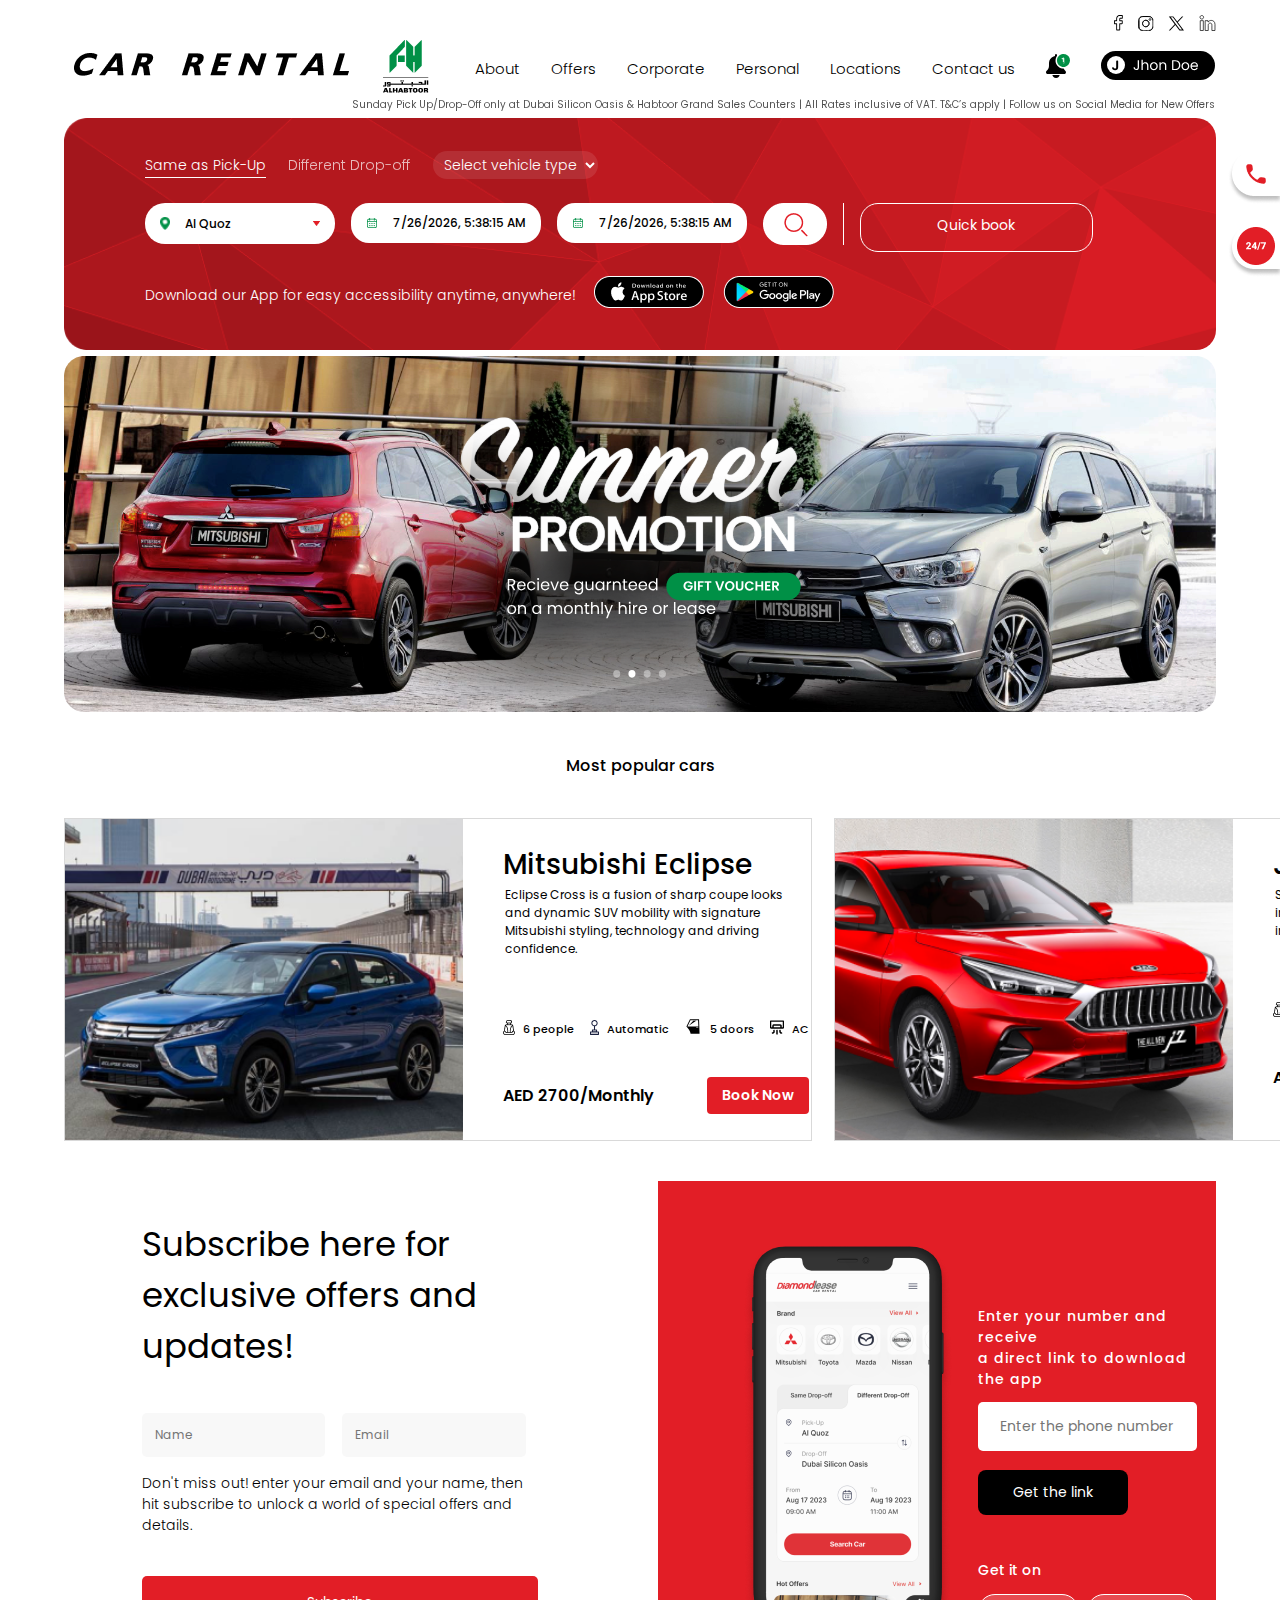
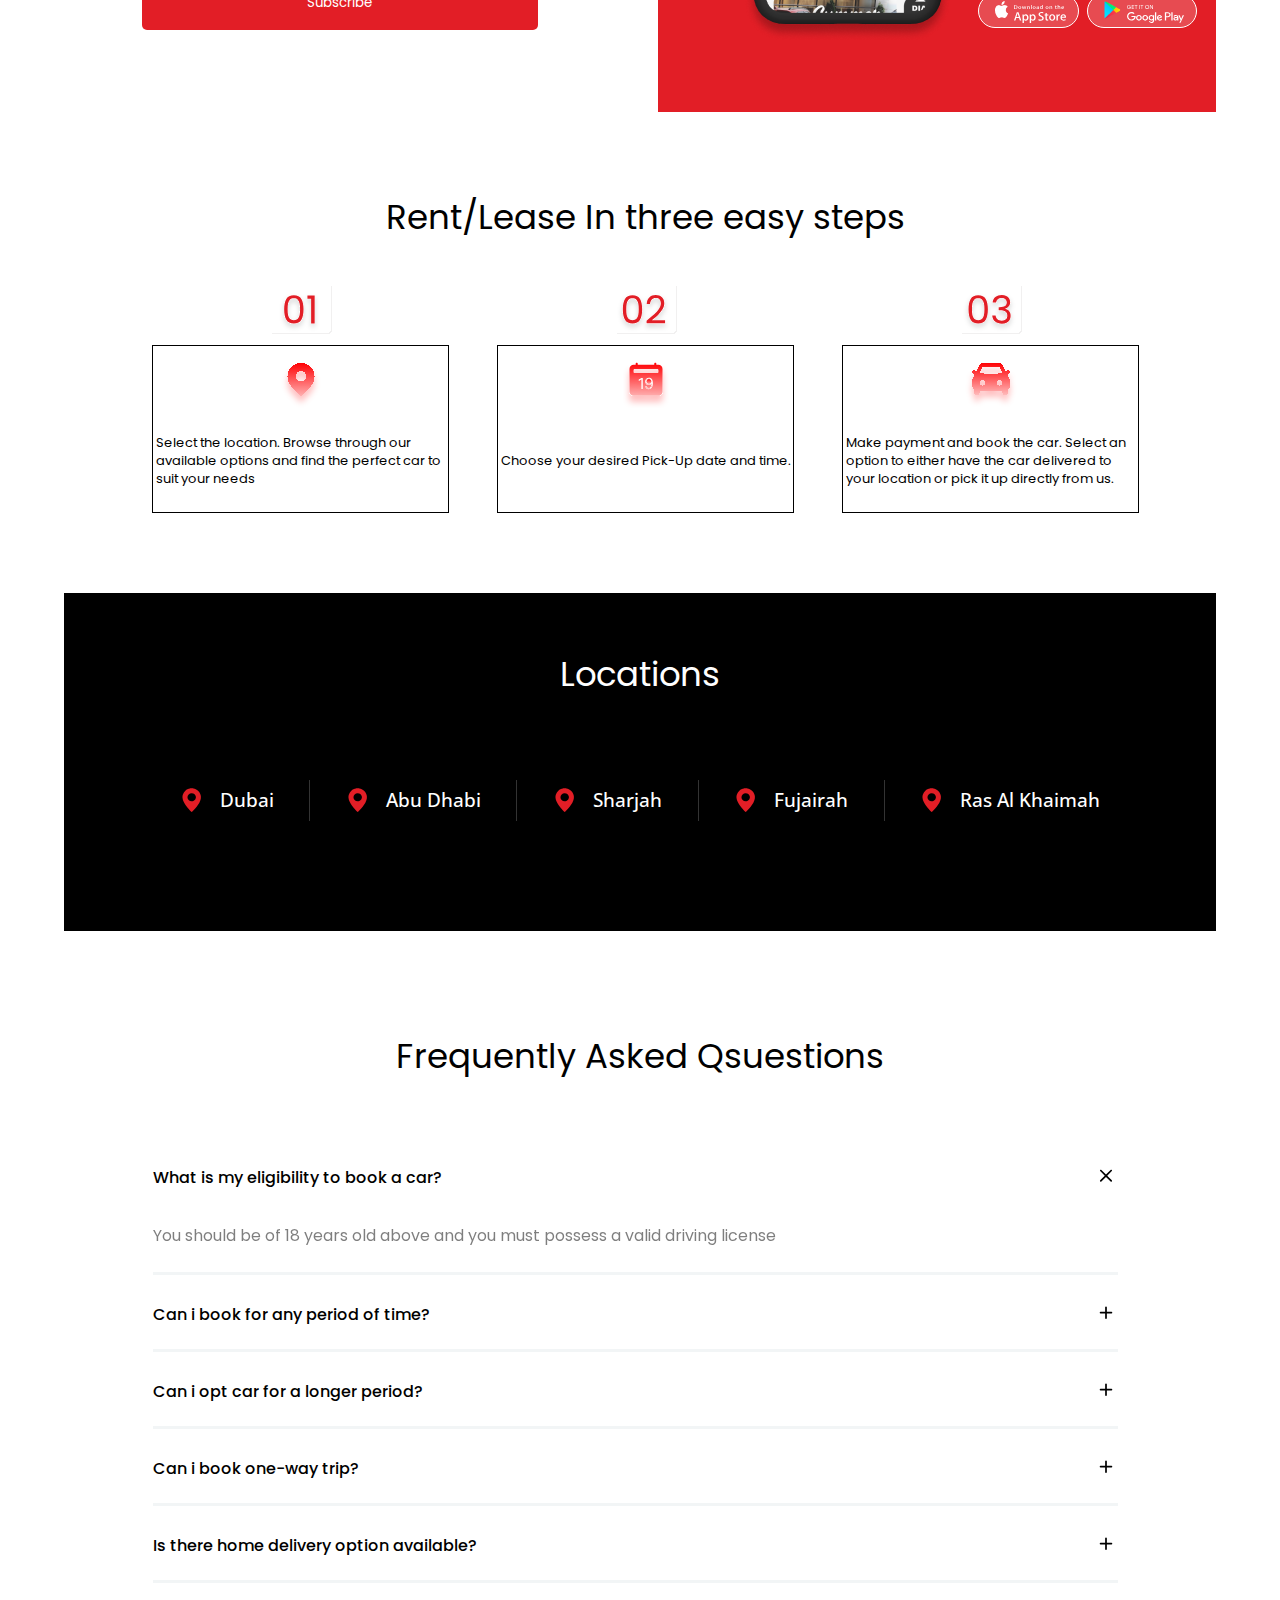
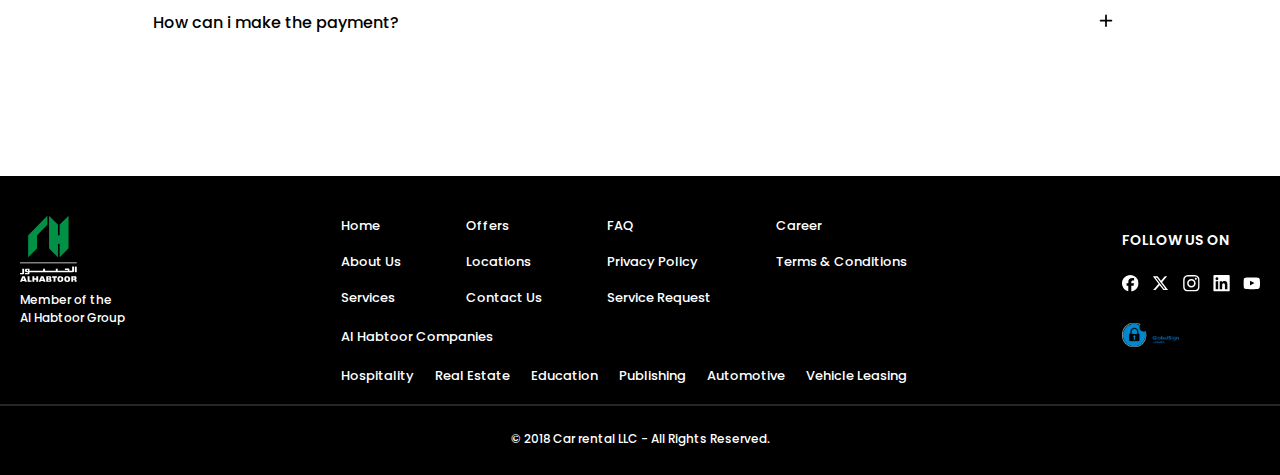
==== commit 613ae5a7: "updates" ====
--- a/index.html
+++ b/index.html
@@ -562,12 +562,11 @@
         <div class="accordion">
             <div class="accordion__header">
                 <span class="accordion__question">What is my eligibility to book a car?</span>
-                <span class="accordion__icon accordion__icon--open" style="display:none;">
-                    <img src="./images/xmark.svg" alt="Close">
+                <span class="accordion__icon">
+                    <img src="./images/plus.svg" alt="Open" class="accordion__icon--open" style="display: none;">
+                    <img src="./images/xmark.svg" alt="Close" class="accordion__icon--close" >
                 </span>
-                  <span class="accordion__icon accordion__icon--close">
-                    <img src="./images/xmark.svg" alt="Close">
-                  </span>
+        
                 
             </div>
             <div class="accordion__content">
@@ -579,7 +578,7 @@
             <div class="accordion__header">
                 
                 <span class="accordion__question">Can i book for any period of time?</span>
-                <span class="accordion__icon accordion__icon--open">
+                <span class="accordion__icon ">
                     <img src="./images/plus.svg" alt="Open">
                   </span>
                   <!-- <span class="accordion__icon accordion__icon--close">
--- a/css/index.css
+++ b/css/index.css
@@ -132,7 +132,7 @@
           padding-bottom: 20px;
           padding-top: 20px;
           border-bottom: 1px solid rgba(0,0,0,0.2);
-          margin-right: 20px;
+          margin-right: 30px;
           font-size: 14px;
           font-weight: 500;
         }
@@ -876,7 +876,9 @@
     background-color: white;
     opacity: 20%;
   } 
-
+  .accordion__icon{
+    cursor:pointer    
+  }
   /* accordion css */ 
   .accordion__section-wrapper{
     padding-left: 153px;
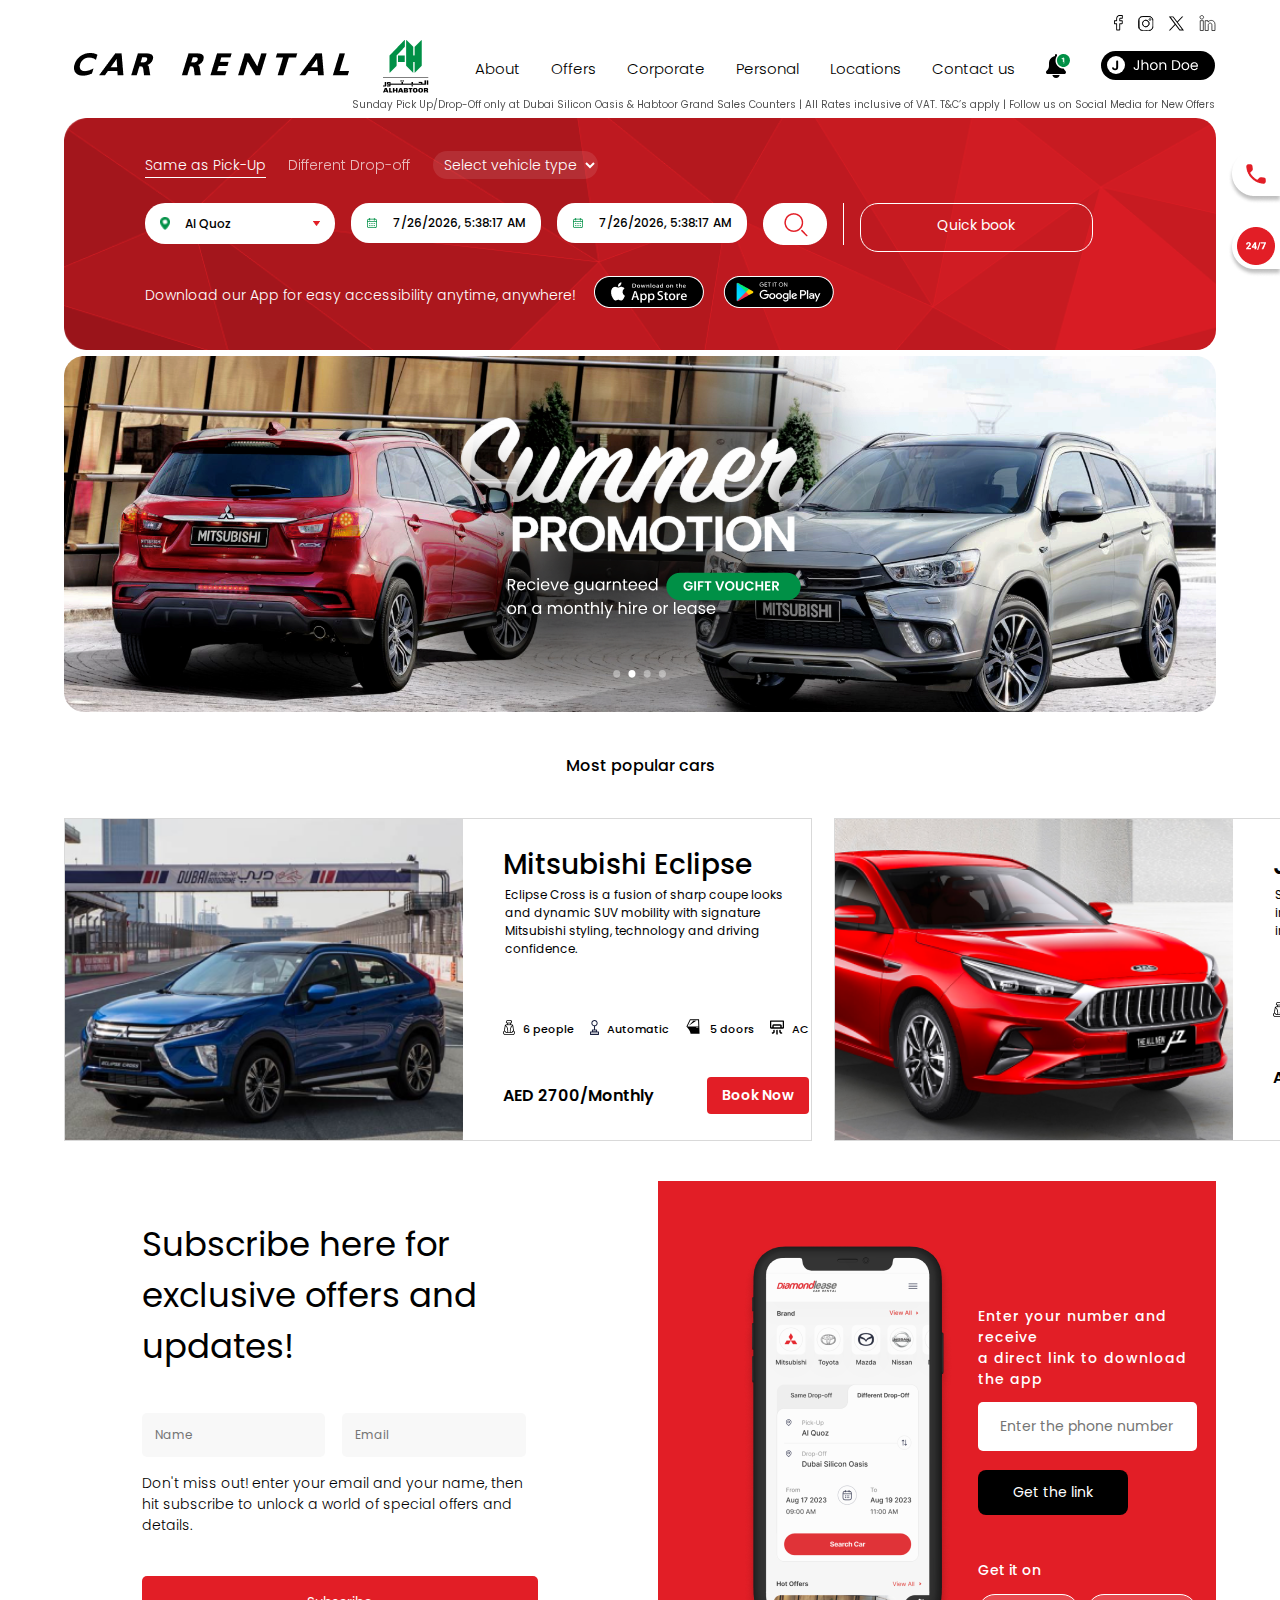
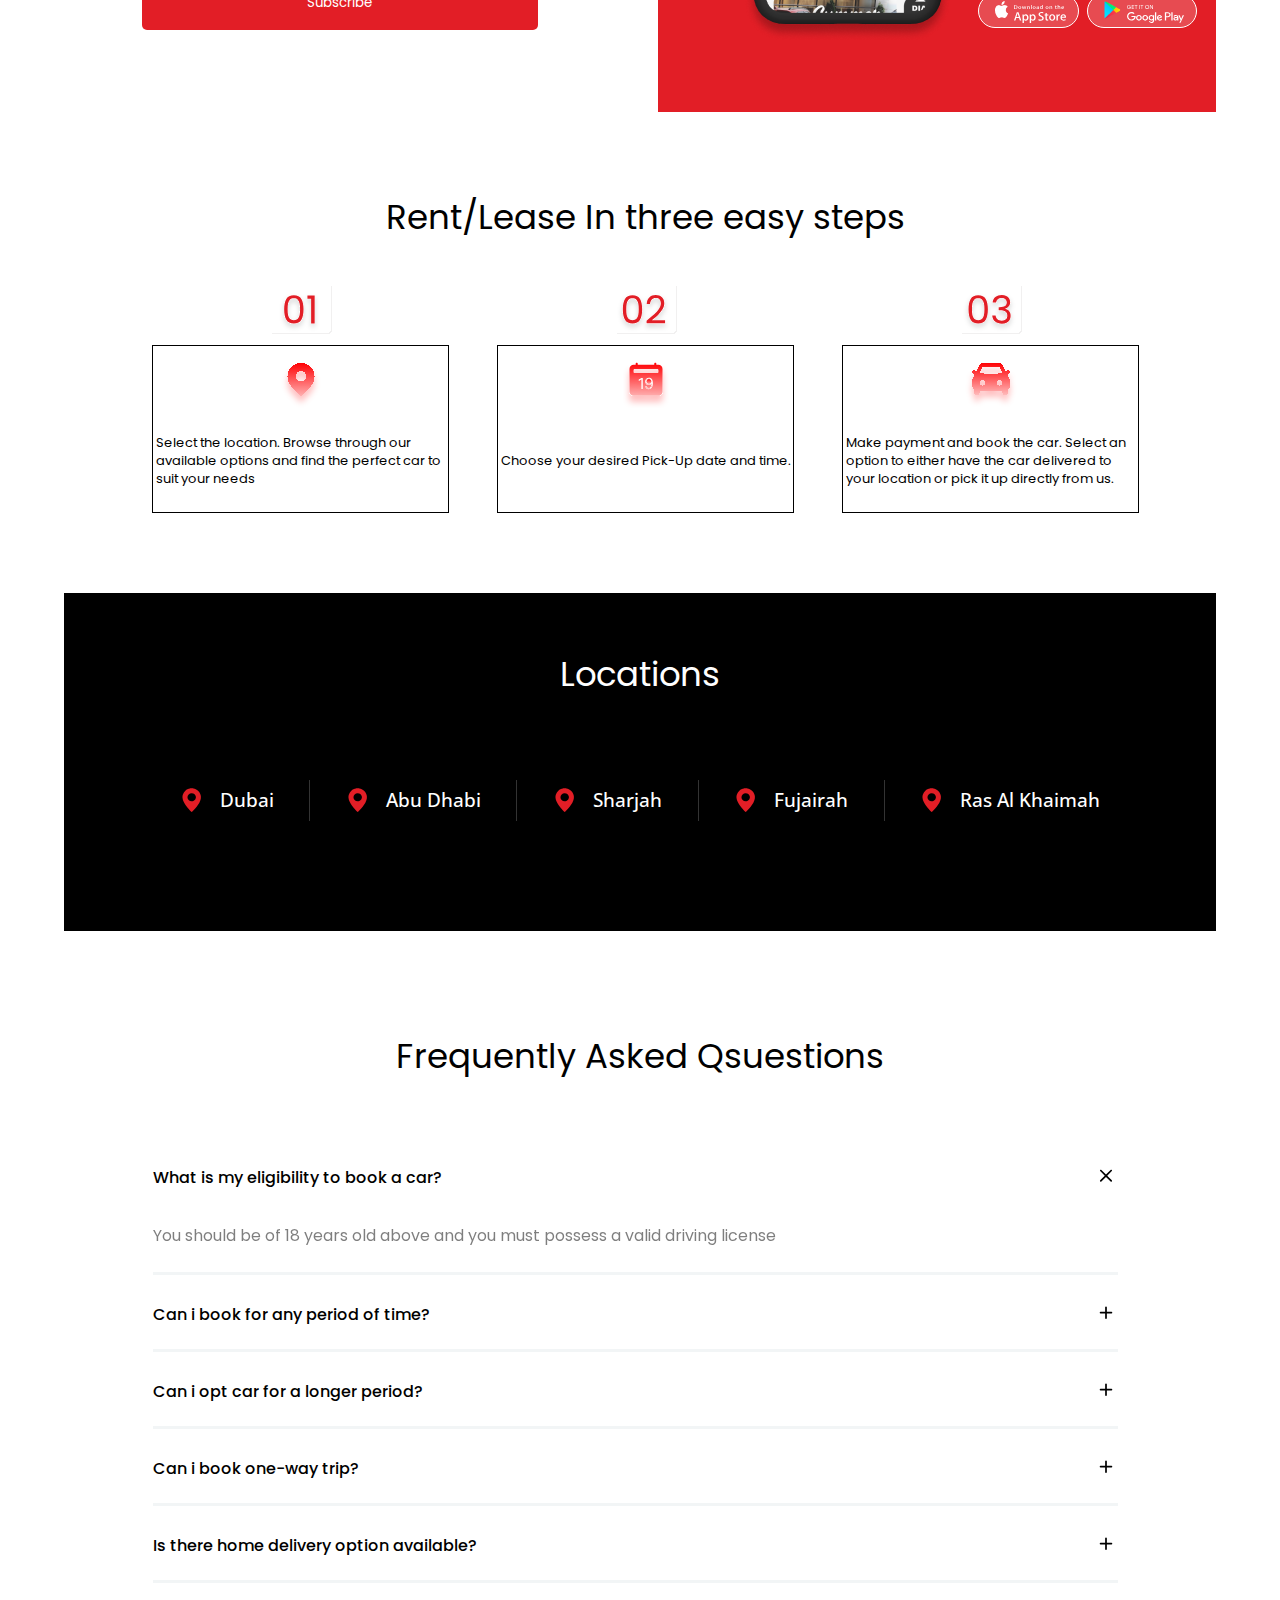
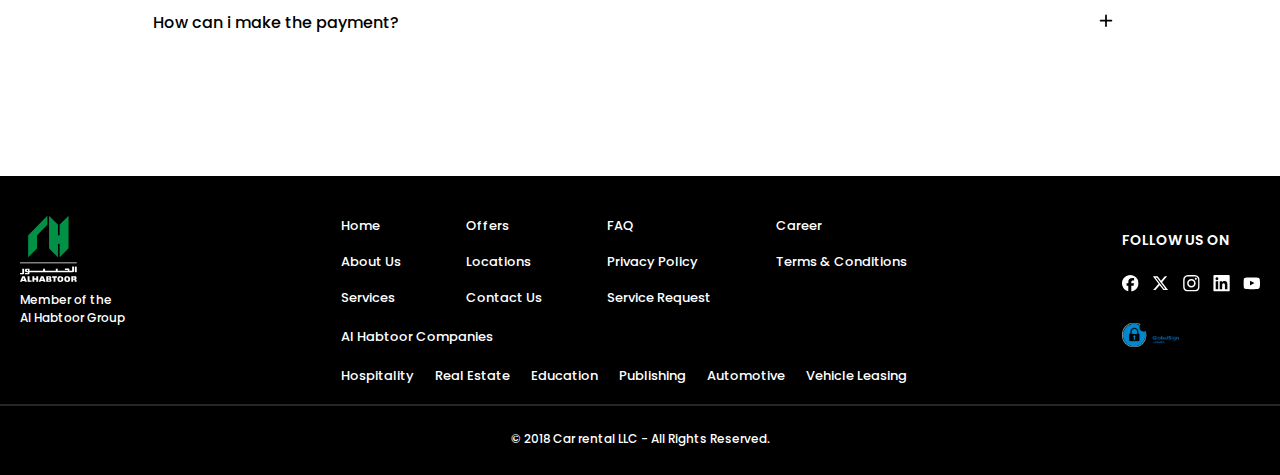
==== commit e81538cb: "add interactivity to book button" ====
--- a/index.html
+++ b/index.html
@@ -178,13 +178,13 @@
          <div class="mobile__view">
             <div class="buttons">
                 <div class="button ">
-                    <button class="btn">Book a Car</button>
+                    <button class="btn book-car-btn">Book a Car</button>
                 </div>
                 <div class="button ">
                     <button class="btn btn--white">Quick book</button>
                 </div>
             </div>  
-            <div class="mobile__menu">
+            <div class="mobile__menu" style="display: none;">
                 <div class="mobile__menu-wrapper">
                     <div class="mobile-pickup">Same as Pick-Up</div>
                     <div class="mobile-dropoff">Different Drop-off</div>
--- a/css/index.css
+++ b/css/index.css
@@ -330,7 +330,7 @@
     opacity: 0  ; /* Hide the input but keep it interactive */
     width: 20px;    
     height: 100%;
-    left:6px;
+    left:7px;
     bottom:1px;     
     cursor: pointer; /* Show pointer cursor to indicate interactivity */
     z-index: 100;
@@ -380,8 +380,9 @@
   .straightline{
     width:1px;
     background-color: #fff; 
-    height:42px;
-  } 
+    height:42px;  
+  } 
+  
 
     .quickbook{
       padding: 11px 77px 13px 76px;
@@ -1178,6 +1179,7 @@
       .mobile__menu{
         padding-left: 16px;
         padding-right:16px;
+        padding-bottom: 24px;
         overflow: hidden;
       } 
       .mobile__menu-wrapper{
@@ -1205,6 +1207,7 @@
         font-family: 'poppins';
         font-weight: 500;
         letter-spacing: -0.3  px;
+        cursor:pointer;
         
       }
 
@@ -1213,10 +1216,12 @@
         text-decoration: underline;
         text-underline-offset: 6px;
         line-height: 56.74px;
+        cursor: pointer;
       } 
       .mobile-dropoff{
         opacity: 70%;
         line-height: 56.74px;
+        cursor: pointer;
       } 
 
     .location-select{
@@ -1316,7 +1321,7 @@
       margin:0;
       background-size: cover;
       object-fit: cover;
-      padding-top:24px;
+      
       padding-bottom:24px;
     }  
     .cards{
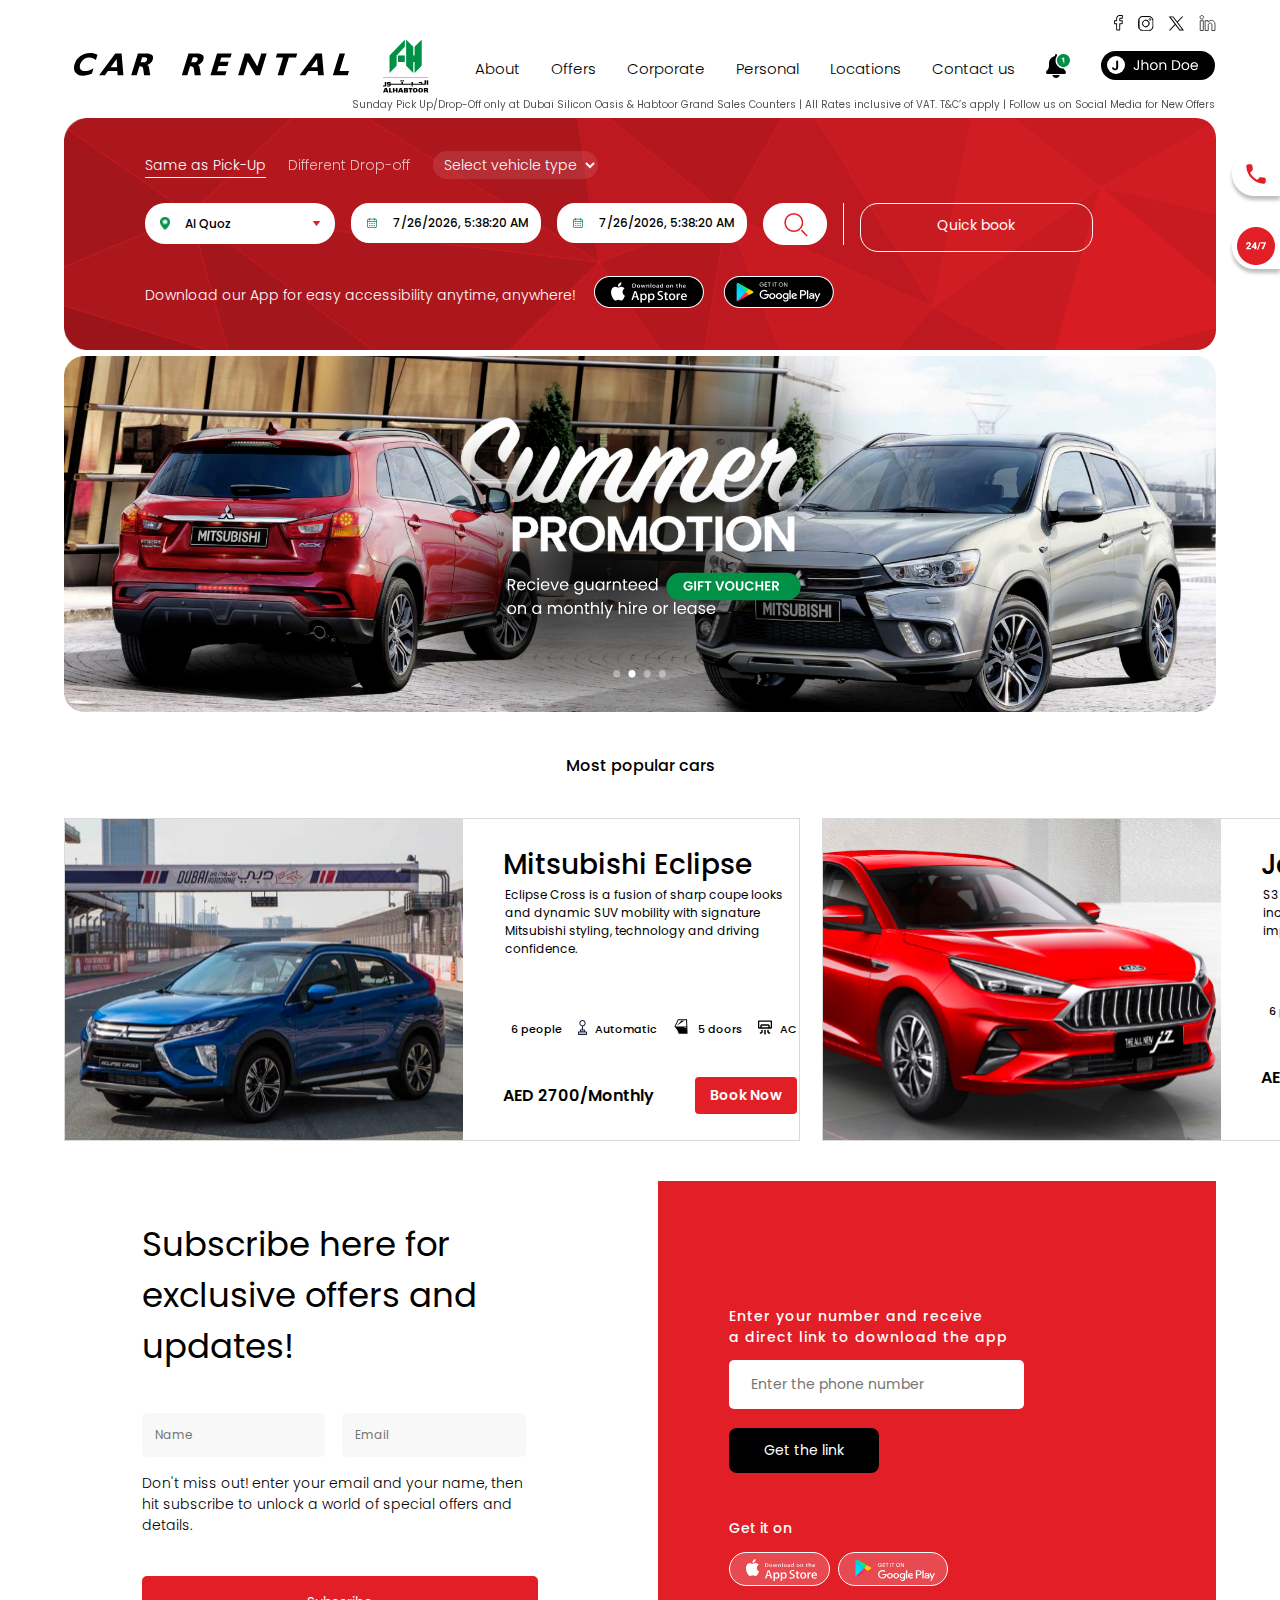
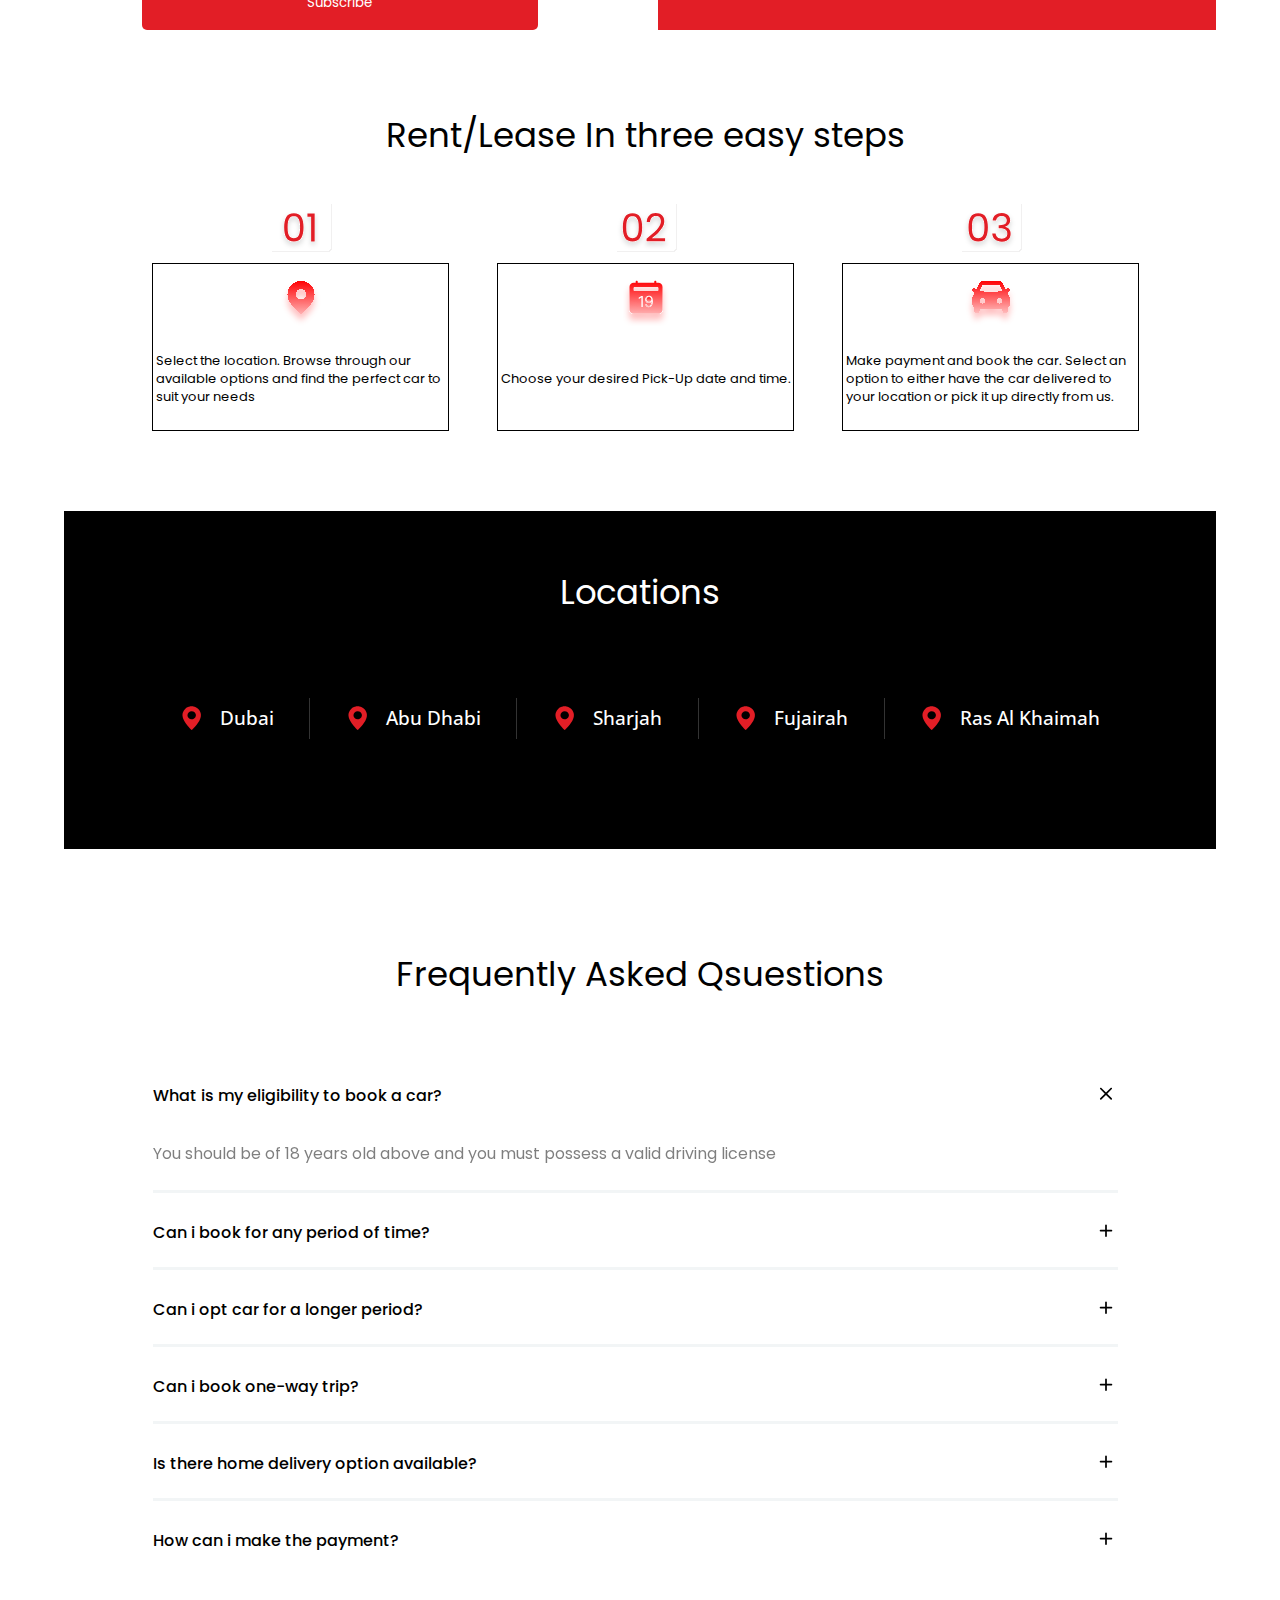
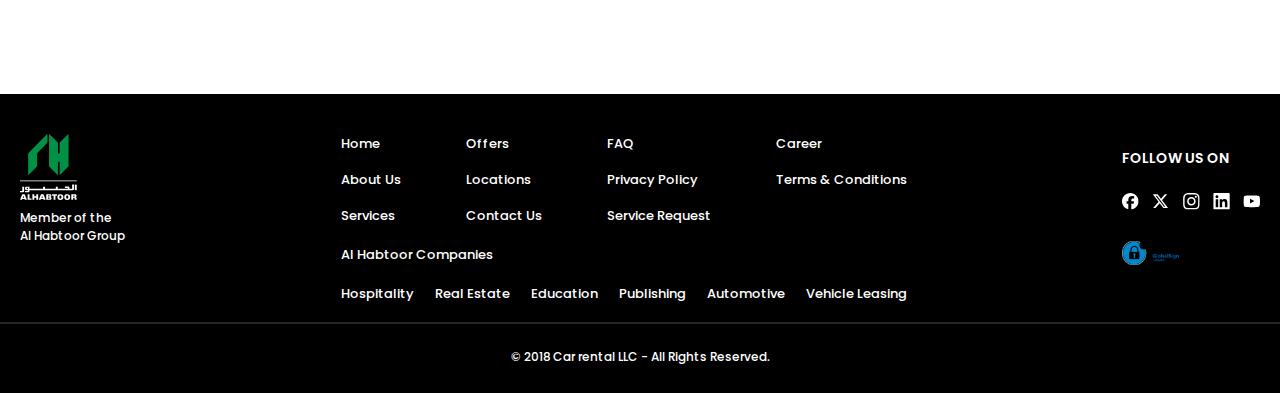
==== commit 3dd69920: "change images" ====
--- a/index.html
+++ b/index.html
@@ -18,7 +18,7 @@
         <div class="navbar">
             <div class="navbar__container">
                 <div class="navbar__brand">
-                    <img src="./images/carRental.png" alt="" />
+                    <img src="./images/carRental.svg" alt="" />
                 </div>
 
                 <div class="navbar__toggle" id="mobile-menu">
@@ -305,7 +305,7 @@
             <div class="card__container">
                 <div class="card">
                     <div class="card__img--container">
-                        <img src="./images/blue car.png" alt="" />
+                        <img src="./images/blue car.svg" alt="" />
                     </div>
                     <div class="card__description">
                         <div class="card--header">Mitsubishi Eclipse</div>
@@ -317,7 +317,7 @@
                         <div class="card--features">
                             <div class="feature">
                                 <div class="icon__container">
-                                    <img src="./images/seat.png" alt="" />
+                                    <img src="./images/vector.svg" alt="" />
                                 </div>
                                 <div class="icon__text">6 people</div>
                             </div>
@@ -354,7 +354,7 @@
                 </div>
                 <div class="card">
                     <div class="card__img--container">
-                        <img src="./images/red car updated.png" alt="" />
+                        <img src="./images/red car.svg" alt="" />
                     </div>
                     <div class="card__description">
                         <div class="card--header">Jac J7</div>
@@ -366,7 +366,7 @@
                         <div class="card--features">
                             <div class="feature">
                                 <div class="icon__container">
-                                    <img src="./images/seat.png" alt="" />
+                                    <img src="./images/vector.svg" alt="" />
                                 </div>
                                 <span class="icon__text">6 people</span>
                             </div>
@@ -421,8 +421,8 @@
         </div>
         <div class="sub__menu--2"> 
            <div class="sub__2--image__container">
-                <img src="./images/Rectangle.png" id="responsiveImage" alt="">
-           </div>
+                <img src="./images/Rectangle fon.svg" id="responsiveImage" alt="">
+           </div>   
            <div class="sub__2--desc__container">
               <div class="sub__2--headText">
                 Enter your number and receive <br/>
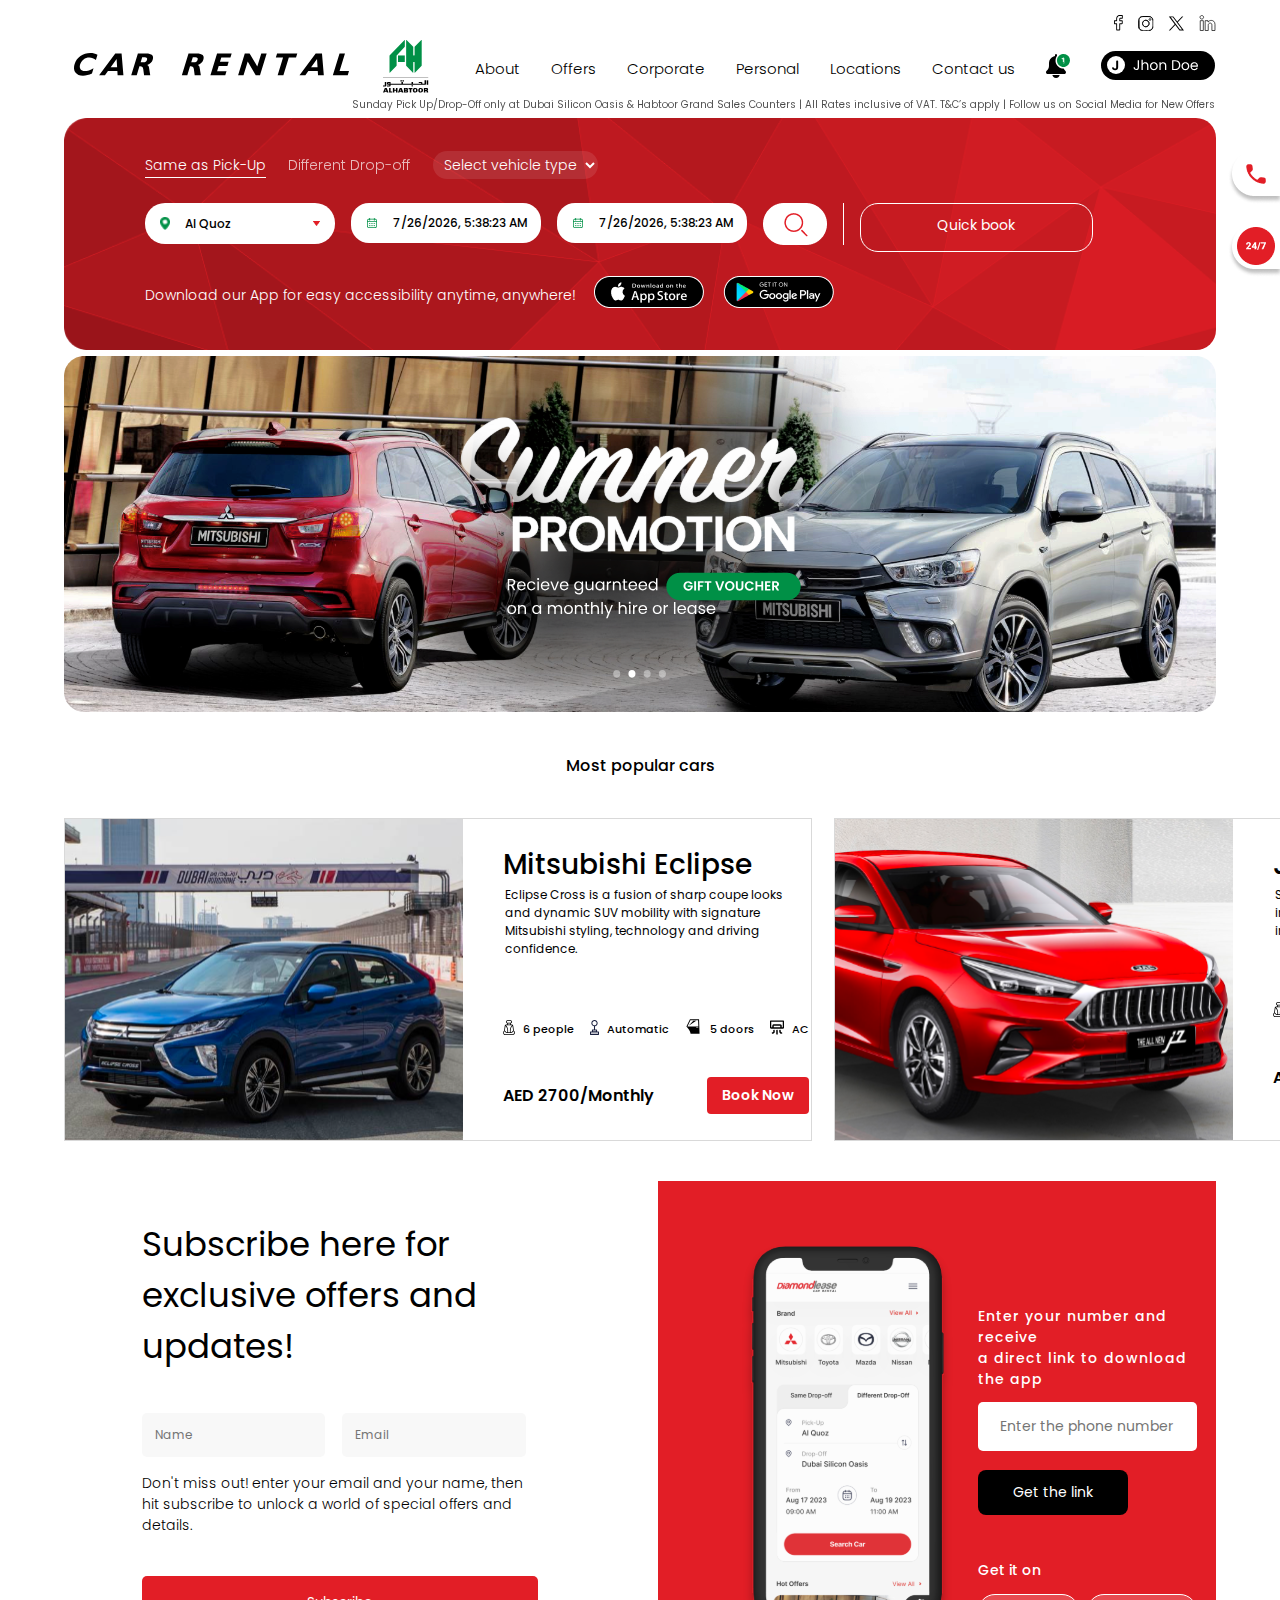
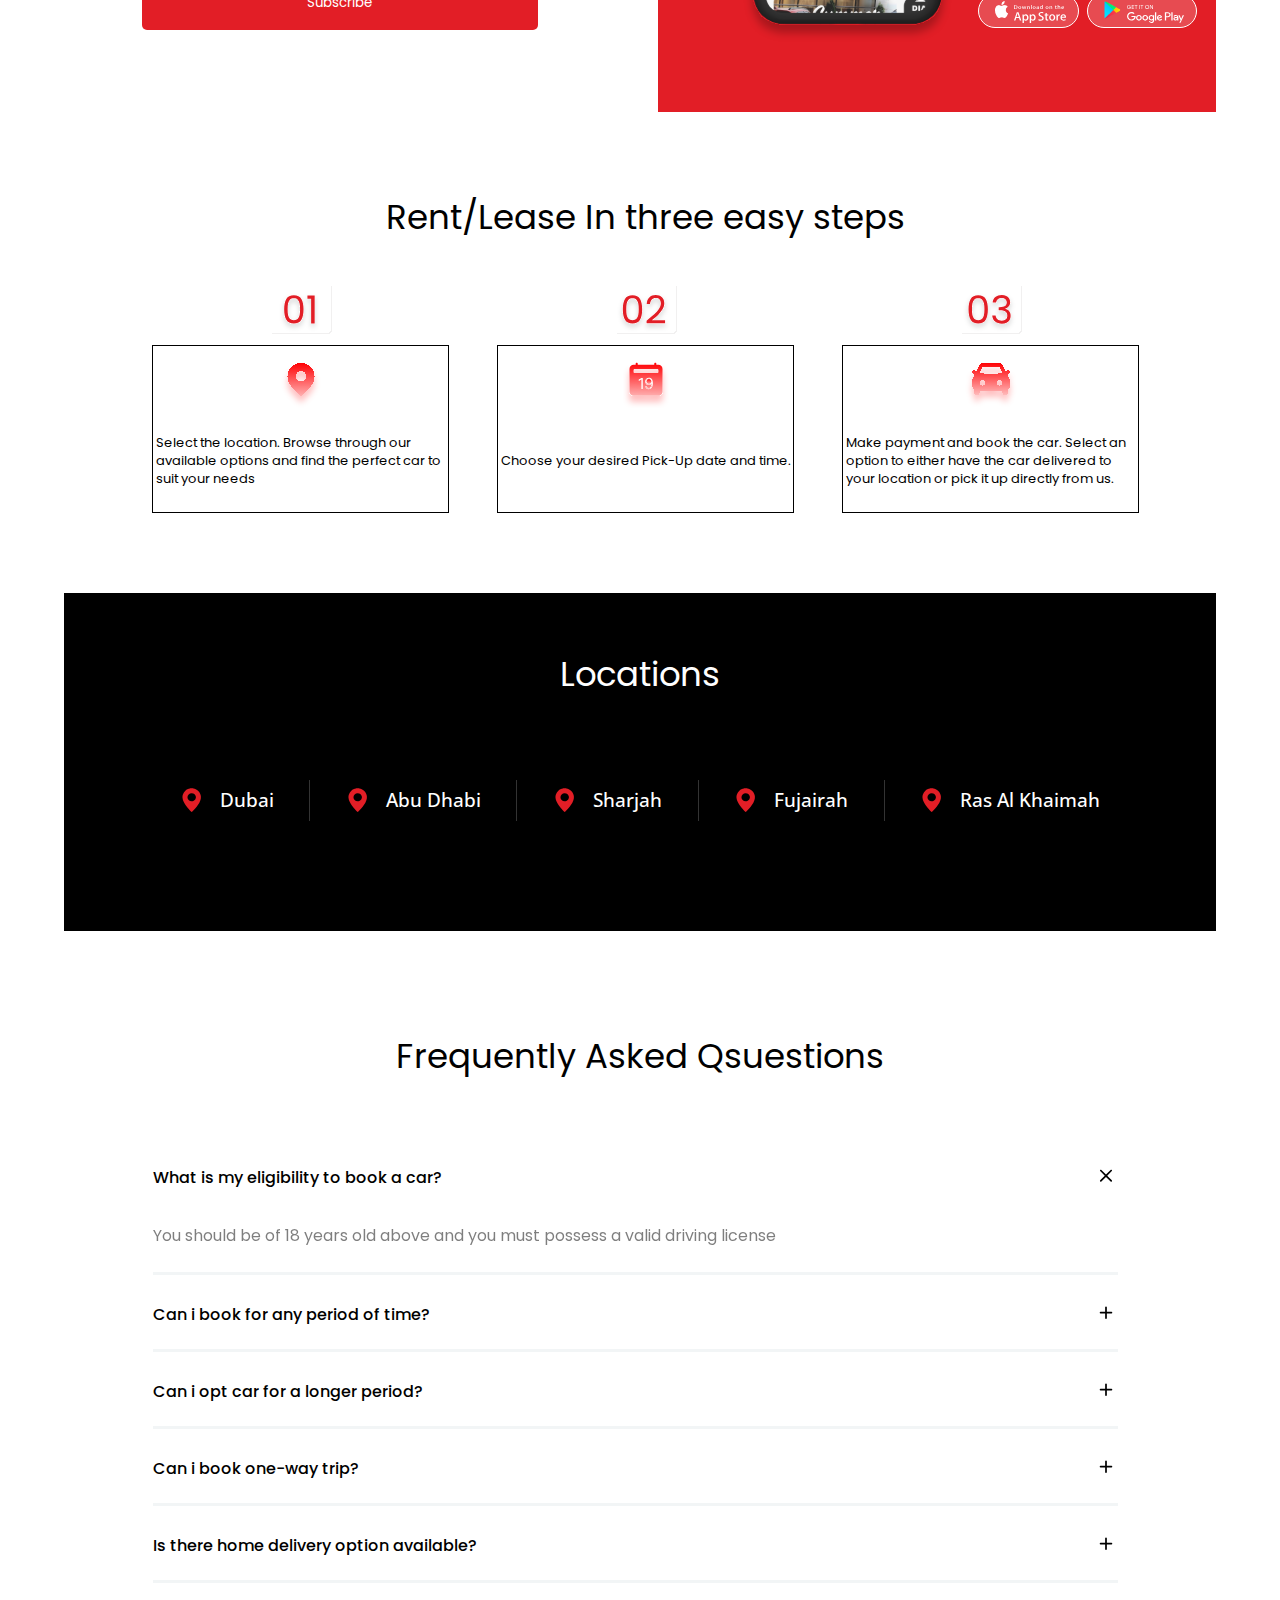
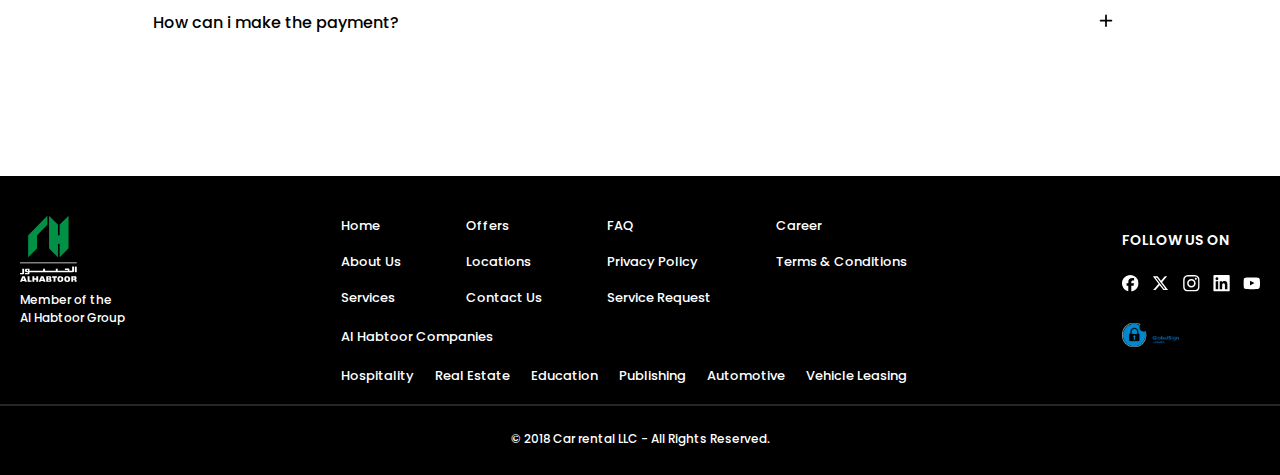
==== commit 7aea233f: "correct svg" ====
--- a/index.html
+++ b/index.html
@@ -317,7 +317,7 @@
                         <div class="card--features">
                             <div class="feature">
                                 <div class="icon__container">
-                                    <img src="./images/vector.svg" alt="" />
+                                    <img src="./images/first svg.svg" alt="" />
                                 </div>
                                 <div class="icon__text">6 people</div>
                             </div>
@@ -366,7 +366,7 @@
                         <div class="card--features">
                             <div class="feature">
                                 <div class="icon__container">
-                                    <img src="./images/vector.svg" alt="" />
+                                    <img src="./images/first svg.svg" alt="" />
                                 </div>
                                 <span class="icon__text">6 people</span>
                             </div>
